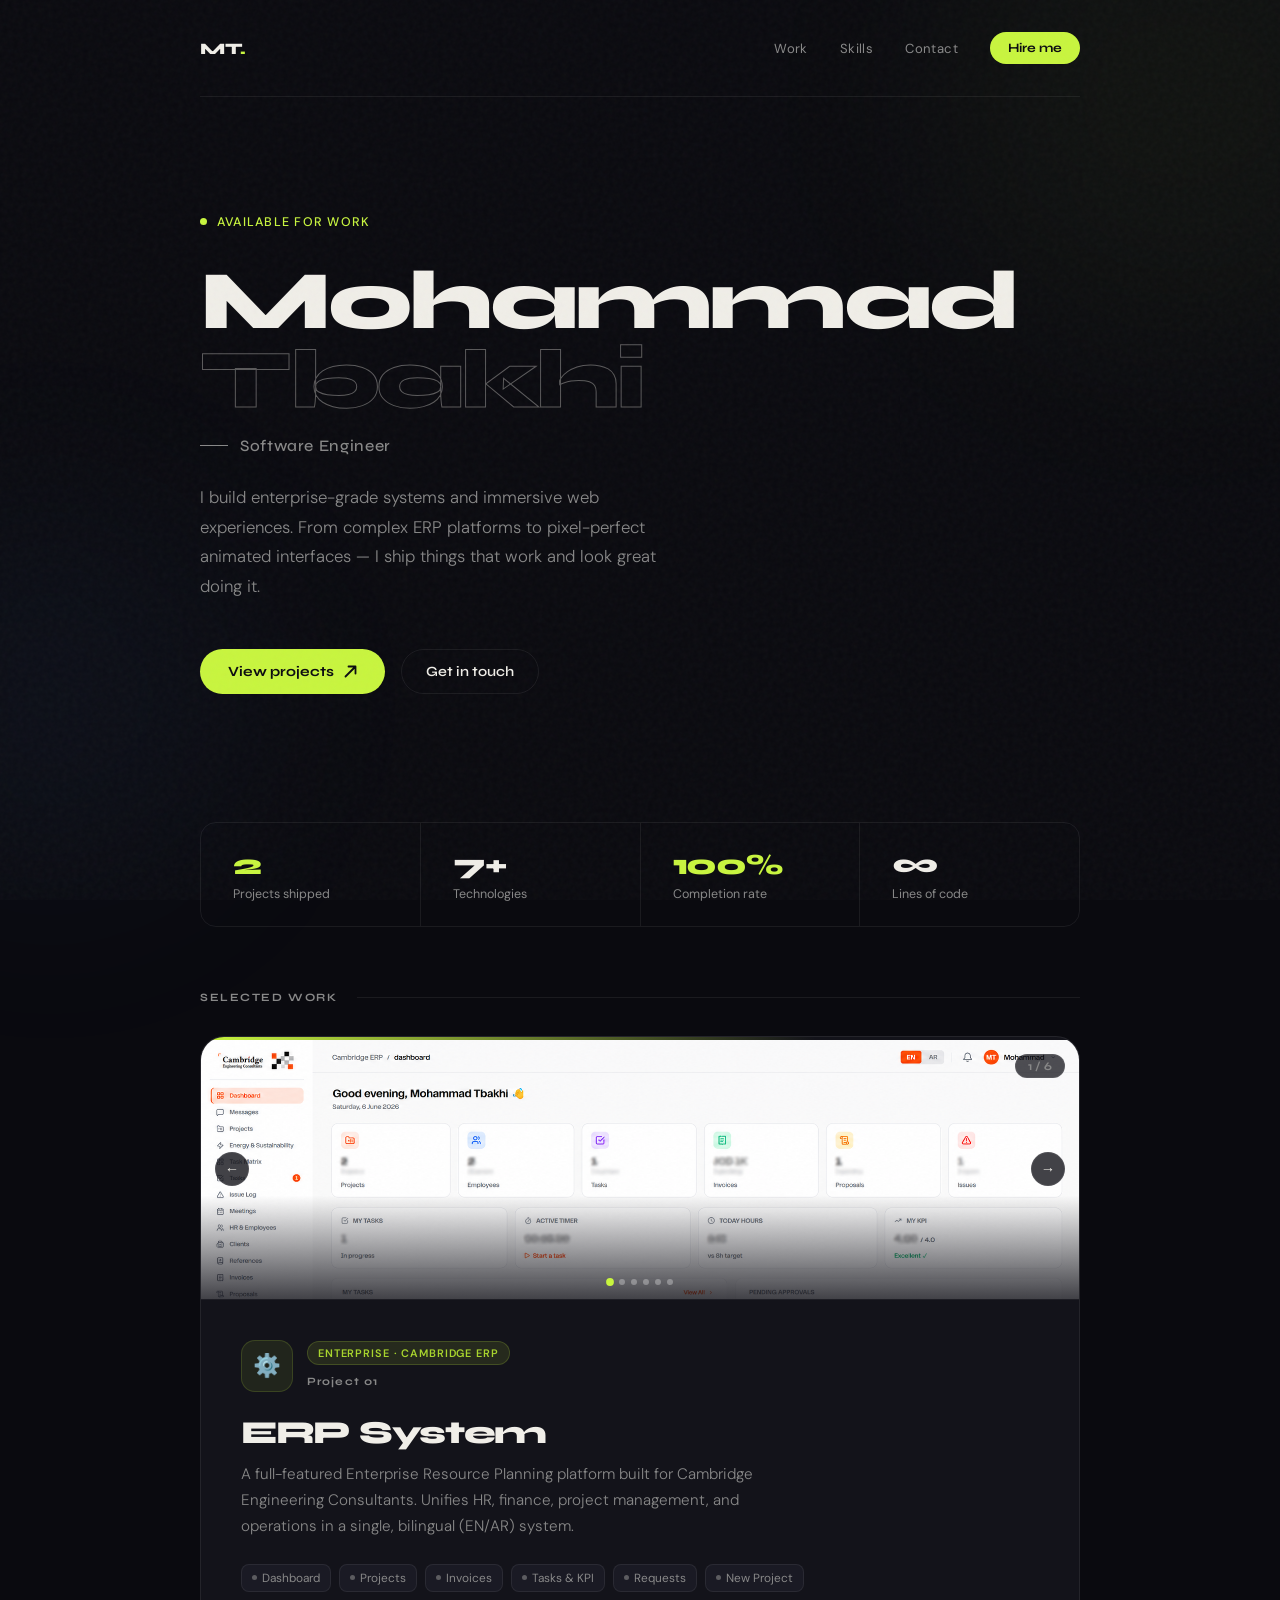
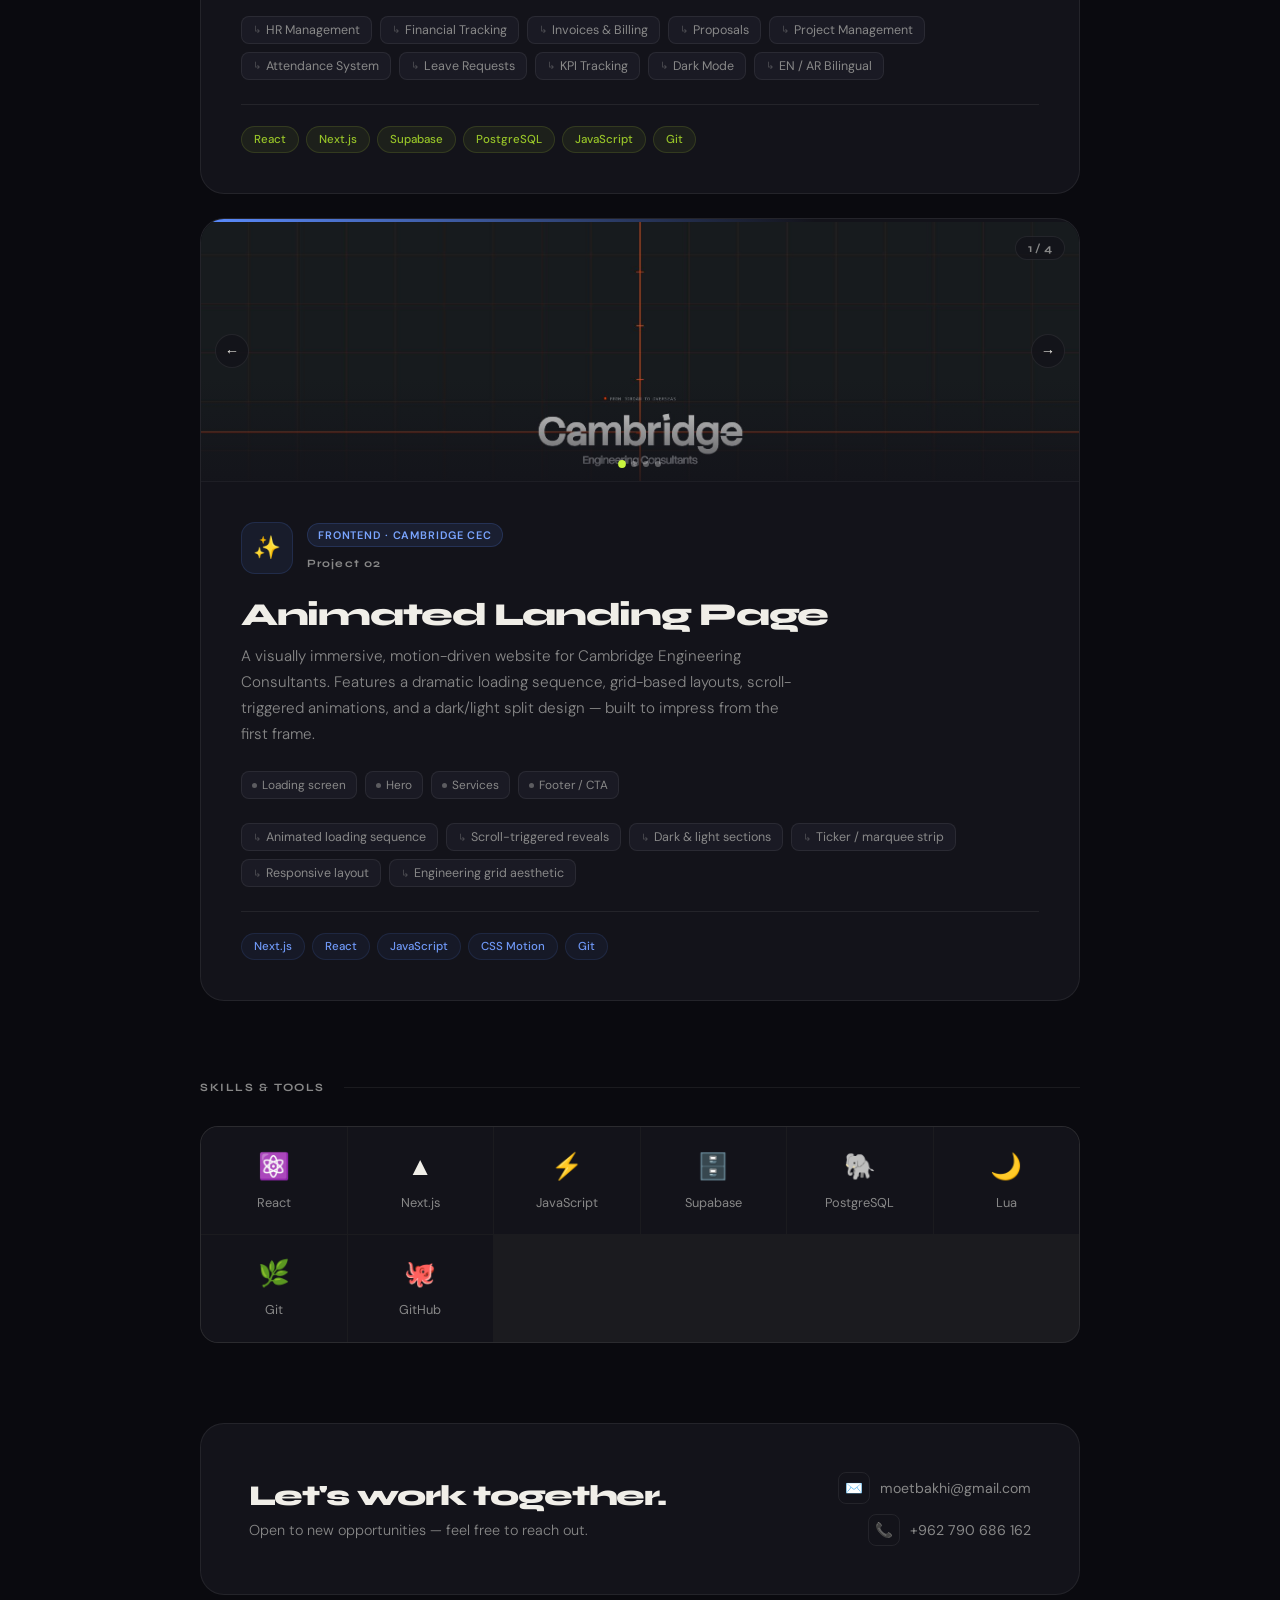
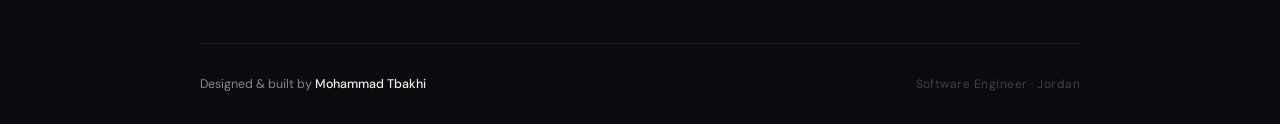
==== index.html @ 0fe9600f "Add files via upload" ====
<!DOCTYPE html>
<html lang="en">
<head>
<meta charset="UTF-8">
<meta name="viewport" content="width=device-width, initial-scale=1.0">
<title>Mohammad Tbakhi — Software Engineer</title>
<link href="https://fonts.googleapis.com/css2?family=Syne:wght@400;500;700;800&family=DM+Sans:ital,wght@0,300;0,400;0,500;1,300&display=swap" rel="stylesheet">
<style>
  *, *::before, *::after { box-sizing: border-box; margin: 0; padding: 0; }
  :root {
    --bg: #0a0a0f; --surface: #13131a; --surface2: #1a1a24;
    --border: rgba(255,255,255,0.07); --border-hover: rgba(255,255,255,0.15);
    --text: #f0eee8; --muted: #888;
    --accent1: #c8f53e; --accent2: #5b8cff;
  }
  html { scroll-behavior: smooth; }
  body { font-family: 'DM Sans', sans-serif; background: var(--bg); color: var(--text); overflow-x: hidden; }
  body::after { content: ''; position: fixed; inset: 0; background-image: url("data:image/svg+xml,%3Csvg viewBox='0 0 200 200' xmlns='http://www.w3.org/2000/svg'%3E%3Cfilter id='n'%3E%3CfeTurbulence type='fractalNoise' baseFrequency='0.9' numOctaves='4' stitchTiles='stitch'/%3E%3C/filter%3E%3Crect width='100%25' height='100%25' filter='url(%23n)' opacity='0.035'/%3E%3C/svg%3E"); pointer-events: none; z-index: 100; }
  .container { max-width: 960px; margin: 0 auto; padding: 0 2.5rem; position: relative; z-index: 1; }
  .orb { position: fixed; border-radius: 50%; filter: blur(100px); pointer-events: none; z-index: 0; }
  .orb1 { width: 500px; height: 500px; background: rgba(200,245,62,0.035); top: -150px; right: -150px; }
  .orb2 { width: 400px; height: 400px; background: rgba(91,140,255,0.04); bottom: 0; left: -150px; }

  nav { display: flex; align-items: center; justify-content: space-between; padding: 2rem 0; border-bottom: 1px solid var(--border); animation: fadeDown 0.6s ease both; }
  .nav-logo { font-family: 'Syne', sans-serif; font-weight: 800; font-size: 1rem; letter-spacing: -0.02em; color: var(--text); }
  .nav-logo span { color: var(--accent1); }
  .nav-right { display: flex; align-items: center; gap: 2rem; }
  .nav-links { display: flex; gap: 2rem; }
  .nav-links a { font-size: 0.82rem; color: var(--muted); text-decoration: none; letter-spacing: 0.03em; transition: color 0.2s; }
  .nav-links a:hover { color: var(--text); }
  .nav-cta { font-size: 0.8rem; font-family: 'Syne', sans-serif; font-weight: 700; color: #0a0a0f; background: var(--accent1); padding: 8px 18px; border-radius: 100px; text-decoration: none; transition: opacity 0.2s; }
  .nav-cta:hover { opacity: 0.85; }

  .hero { padding: 7rem 0 4rem; animation: fadeUp 0.8s ease 0.1s both; }
  .hero-eyebrow { display: inline-flex; align-items: center; gap: 10px; margin-bottom: 2rem; font-size: 0.78rem; color: var(--accent1); letter-spacing: 0.1em; text-transform: uppercase; font-weight: 500; }
  .hero-eyebrow::before { content: ''; width: 7px; height: 7px; border-radius: 50%; background: var(--accent1); animation: pulse 2s infinite; }
  .hero-name { font-family: 'Syne', sans-serif; font-size: clamp(3rem, 7vw, 5.2rem); font-weight: 800; line-height: 0.95; letter-spacing: -0.04em; margin-bottom: 1rem; }
  .hero-name .last { display: block; color: transparent; -webkit-text-stroke: 1px rgba(240,238,232,0.35); }
  .hero-role { font-family: 'Syne', sans-serif; font-size: 1rem; font-weight: 500; color: var(--muted); letter-spacing: 0.04em; margin-bottom: 1.8rem; display: flex; align-items: center; gap: 12px; }
  .hero-role::before { content: ''; width: 28px; height: 1px; background: var(--muted); }
  .hero-desc { font-size: 1.05rem; color: var(--muted); max-width: 480px; line-height: 1.75; font-weight: 300; margin-bottom: 3rem; }
  .hero-actions { display: flex; align-items: center; gap: 1rem; flex-wrap: wrap; }
  .btn-primary { display: inline-flex; align-items: center; gap: 10px; background: var(--accent1); color: #0a0a0f; font-family: 'Syne', sans-serif; font-weight: 700; font-size: 0.88rem; padding: 14px 28px; border-radius: 100px; border: none; cursor: pointer; text-decoration: none; transition: transform 0.2s, opacity 0.2s; }
  .btn-primary:hover { transform: translateY(-2px); opacity: 0.9; }
  .btn-secondary { display: inline-flex; align-items: center; gap: 8px; background: transparent; color: var(--text); font-family: 'Syne', sans-serif; font-weight: 600; font-size: 0.88rem; padding: 13px 24px; border-radius: 100px; border: 1px solid var(--border); cursor: pointer; text-decoration: none; transition: border-color 0.2s; }
  .btn-secondary:hover { border-color: var(--border-hover); }

  .stats-bar { display: flex; border: 1px solid var(--border); border-radius: 16px; overflow: hidden; margin: 4rem 0; animation: fadeUp 0.8s ease 0.2s both; }
  .stat { flex: 1; padding: 1.5rem 2rem; border-right: 1px solid var(--border); transition: background 0.2s; }
  .stat:last-child { border-right: none; }
  .stat:hover { background: rgba(255,255,255,0.02); }
  .stat-num { font-family: 'Syne', sans-serif; font-size: 1.8rem; font-weight: 800; letter-spacing: -0.04em; margin-bottom: 4px; }
  .stat-num.g { color: var(--accent1); }
  .stat-label { font-size: 0.78rem; color: var(--muted); }

  .section { margin-bottom: 5rem; }
  .section-header { display: flex; align-items: center; gap: 1.2rem; margin-bottom: 2rem; }
  .section-label { font-family: 'Syne', sans-serif; font-size: 0.7rem; font-weight: 700; letter-spacing: 0.14em; text-transform: uppercase; color: var(--muted); white-space: nowrap; }
  .section-line { flex: 1; height: 1px; background: var(--border); }

  .projects { display: flex; flex-direction: column; gap: 1.5rem; }
  .project-card { background: var(--surface); border: 1px solid var(--border); border-radius: 24px; overflow: hidden; transition: border-color 0.3s, transform 0.3s; animation: fadeUp 0.8s ease both; }
  .project-card:nth-child(1) { animation-delay: 0.3s; }
  .project-card:nth-child(2) { animation-delay: 0.4s; }
  .project-card:hover { border-color: var(--border-hover); transform: translateY(-4px); }
  .card-accent { height: 3px; }
  .erp .card-accent { background: linear-gradient(90deg, var(--accent1) 0%, transparent 70%); }
  .animated .card-accent { background: linear-gradient(90deg, var(--accent2) 0%, transparent 70%); }

  .card-gallery { position: relative; background: #0d0d14; border-bottom: 1px solid var(--border); overflow: hidden; height: 260px; }
  .gallery-track { display: flex; height: 100%; transition: transform 0.4s cubic-bezier(0.4,0,0.2,1); }
  .gallery-slide { flex-shrink: 0; width: 100%; height: 100%; overflow: hidden; }
  .gallery-slide img { width: 100%; height: 100%; object-fit: cover; object-position: top left; display: block; }
  .gallery-overlay { position: absolute; inset: 0; background: linear-gradient(to bottom, transparent 60%, rgba(19,19,26,0.8) 100%); pointer-events: none; }
  .gallery-nav { position: absolute; bottom: 14px; left: 50%; transform: translateX(-50%); display: flex; gap: 6px; z-index: 2; }
  .gallery-dot { width: 6px; height: 6px; border-radius: 50%; background: rgba(255,255,255,0.3); cursor: pointer; transition: background 0.2s, transform 0.2s; border: none; padding: 0; }
  .gallery-dot.active { background: var(--accent1); transform: scale(1.3); }
  .gallery-btn { position: absolute; top: 50%; transform: translateY(-50%); width: 34px; height: 34px; background: rgba(19,19,26,0.8); border: 1px solid var(--border); border-radius: 50%; color: var(--text); cursor: pointer; display: flex; align-items: center; justify-content: center; font-size: 0.9rem; z-index: 2; transition: background 0.2s, border-color 0.2s; }
  .gallery-btn:hover { background: rgba(200,245,62,0.15); border-color: var(--accent1); }
  .gallery-btn.prev { left: 14px; }
  .gallery-btn.next { right: 14px; }
  .gallery-counter { position: absolute; top: 14px; right: 14px; background: rgba(19,19,26,0.75); border: 1px solid var(--border); border-radius: 100px; padding: 4px 12px; font-size: 0.72rem; color: var(--muted); z-index: 2; font-family: 'Syne', sans-serif; font-weight: 700; }

  .card-inner { padding: 2.5rem; }
  .card-header { display: flex; align-items: flex-start; justify-content: space-between; margin-bottom: 1.5rem; }
  .card-meta { display: flex; align-items: center; gap: 14px; }
  .card-icon { width: 52px; height: 52px; border-radius: 14px; display: flex; align-items: center; justify-content: center; font-size: 1.4rem; flex-shrink: 0; }
  .erp .card-icon { background: rgba(200,245,62,0.08); border: 1px solid rgba(200,245,62,0.15); }
  .animated .card-icon { background: rgba(91,140,255,0.08); border: 1px solid rgba(91,140,255,0.15); }
  .card-badge { font-size: 0.68rem; font-weight: 600; letter-spacing: 0.08em; text-transform: uppercase; padding: 4px 10px; border-radius: 100px; display: block; margin-bottom: 4px; }
  .erp .card-badge { background: rgba(200,245,62,0.1); color: #a8d42e; border: 1px solid rgba(200,245,62,0.18); }
  .animated .card-badge { background: rgba(91,140,255,0.1); color: #7aa5ff; border: 1px solid rgba(91,140,255,0.18); }
  .card-num { font-size: 0.7rem; color: var(--muted); font-family: 'Syne', sans-serif; font-weight: 700; letter-spacing: 0.1em; }

  .card-title { font-family: 'Syne', sans-serif; font-size: 2rem; font-weight: 800; letter-spacing: -0.04em; margin-bottom: 0.8rem; line-height: 1.05; }
  .card-desc { font-size: 0.95rem; color: var(--muted); line-height: 1.7; font-weight: 300; max-width: 560px; margin-bottom: 1.5rem; }
  .card-screens { display: flex; gap: 8px; margin-bottom: 1.5rem; flex-wrap: wrap; }
  .screen-pill { display: flex; align-items: center; gap: 5px; font-size: 0.74rem; color: var(--muted); background: var(--surface2); padding: 5px 10px; border-radius: 8px; border: 1px solid var(--border); cursor: pointer; transition: border-color 0.2s, color 0.2s; }
  .screen-pill:hover { border-color: var(--accent1); color: var(--accent1); }
  .screen-pill .dot { width: 5px; height: 5px; border-radius: 50%; background: currentColor; opacity: 0.6; }
  .card-features { display: flex; flex-wrap: wrap; gap: 8px; margin-bottom: 1.5rem; }
  .feature { font-size: 0.78rem; color: var(--muted); background: var(--surface2); padding: 5px 11px; border-radius: 8px; border: 1px solid var(--border); display: flex; align-items: center; gap: 5px; }
  .feature::before { content: '↳'; font-size: 0.65rem; opacity: 0.45; }
  .card-divider { height: 1px; background: var(--border); margin-bottom: 1.3rem; }
  .card-tags { display: flex; flex-wrap: wrap; gap: 7px; }
  .tag { font-size: 0.72rem; font-weight: 500; padding: 5px 12px; border-radius: 100px; }
  .erp .tag { background: rgba(200,245,62,0.06); color: #96c228; border: 1px solid rgba(200,245,62,0.12); }
  .animated .tag { background: rgba(91,140,255,0.06); color: #6e97f5; border: 1px solid rgba(91,140,255,0.12); }

  .skills-grid { display: grid; grid-template-columns: repeat(auto-fit, minmax(130px, 1fr)); gap: 1px; background: var(--border); border: 1px solid var(--border); border-radius: 18px; overflow: hidden; }
  .skill-item { background: var(--surface); padding: 1.4rem 1rem; text-align: center; transition: background 0.2s; cursor: default; }
  .skill-item:hover { background: var(--surface2); }
  .skill-icon { font-size: 1.6rem; margin-bottom: 8px; display: block; }
  .skill-name { font-size: 0.8rem; color: var(--muted); transition: color 0.2s; }
  .skill-item:hover .skill-name { color: var(--text); }

  .contact-section { background: var(--surface); border: 1px solid var(--border); border-radius: 24px; padding: 3rem; display: flex; align-items: center; justify-content: space-between; gap: 2rem; flex-wrap: wrap; margin-bottom: 3rem; }
  .contact-left h2 { font-family: 'Syne', sans-serif; font-size: 1.8rem; font-weight: 800; letter-spacing: -0.04em; margin-bottom: 0.5rem; }
  .contact-left p { font-size: 0.9rem; color: var(--muted); font-weight: 300; }
  .contact-info { display: flex; flex-direction: column; gap: 10px; align-items: flex-end; }
  .contact-item { display: flex; align-items: center; gap: 10px; font-size: 0.88rem; color: var(--muted); text-decoration: none; transition: color 0.2s; }
  .contact-item:hover { color: var(--text); }
  .contact-item-icon { width: 32px; height: 32px; border: 1px solid var(--border); border-radius: 8px; display: flex; align-items: center; justify-content: center; font-size: 0.9rem; }

  footer { border-top: 1px solid var(--border); padding: 2rem 0; display: flex; align-items: center; justify-content: space-between; flex-wrap: wrap; gap: 1rem; }
  .footer-copy { font-size: 0.78rem; color: var(--muted); }
  .footer-copy strong { color: var(--text); font-weight: 500; }
  .footer-right { font-size: 0.75rem; color: rgba(136,136,136,0.45); letter-spacing: 0.04em; }

  @keyframes fadeUp { from { opacity: 0; transform: translateY(24px); } to { opacity: 1; transform: none; } }
  @keyframes fadeDown { from { opacity: 0; transform: translateY(-12px); } to { opacity: 1; transform: none; } }
  @keyframes pulse { 0%, 100% { opacity: 1; } 50% { opacity: 0.4; } }
  ::-webkit-scrollbar { width: 6px; }
  ::-webkit-scrollbar-track { background: var(--bg); }
  ::-webkit-scrollbar-thumb { background: rgba(255,255,255,0.1); border-radius: 3px; }
</style>
</head>
<body>
<div class="orb orb1"></div>
<div class="orb orb2"></div>
<div class="container">
  <nav>
    <div class="nav-logo">MT<span>.</span></div>
    <div class="nav-right">
      <div class="nav-links">
        <a href="#work">Work</a>
        <a href="#skills">Skills</a>
        <a href="#contact">Contact</a>
      </div>
      <a href="mailto:moetbakhi@gmail.com" class="nav-cta">Hire me</a>
    </div>
  </nav>

  <section class="hero">
    <div class="hero-eyebrow">Available for work</div>
    <h1 class="hero-name">
      <span>Mohammad</span>
      <span class="last">Tbakhi</span>
    </h1>
    <div class="hero-role">Software Engineer</div>
    <p class="hero-desc">I build enterprise-grade systems and immersive web experiences. From complex ERP platforms to pixel-perfect animated interfaces — I ship things that work and look great doing it.</p>
    <div class="hero-actions">
      <a href="#work" class="btn-primary">View projects <svg width="13" height="13" viewBox="0 0 13 13" fill="none"><path d="M1.5 11.5L11.5 1.5M11.5 1.5H4.5M11.5 1.5V8.5" stroke="currentColor" stroke-width="1.8" stroke-linecap="round" stroke-linejoin="round"/></svg></a>
      <a href="mailto:moetbakhi@gmail.com" class="btn-secondary">Get in touch</a>
    </div>
  </section>

  <div class="stats-bar">
    <div class="stat"><div class="stat-num g">2</div><div class="stat-label">Projects shipped</div></div>
    <div class="stat"><div class="stat-num">7+</div><div class="stat-label">Technologies</div></div>
    <div class="stat"><div class="stat-num g">100%</div><div class="stat-label">Completion rate</div></div>
    <div class="stat"><div class="stat-num">∞</div><div class="stat-label">Lines of code</div></div>
  </div>

  <section class="section" id="work">
    <div class="section-header"><span class="section-label">Selected work</span><div class="section-line"></div></div>
    <div class="projects">

      <div class="project-card erp">
        <div class="card-accent"></div>
        <div class="card-gallery" id="gallery">
          <div class="gallery-track" id="erp-track">
            <div class="gallery-slide"><img src="screenshot-dashboard.png" alt="ERP Dashboard" /></div>
            <div class="gallery-slide"><img src="screenshot-projects.png" alt="ERP Projects" /></div>
            <div class="gallery-slide"><img src="screenshot-invoices.png" alt="ERP Invoices" /></div>
            <div class="gallery-slide"><img src="screenshot-tasks.png" alt="ERP Tasks" /></div>
            <div class="gallery-slide"><img src="screenshot-requests.png" alt="ERP Requests" /></div>
            <div class="gallery-slide"><img src="screenshot-newproject.png" alt="New Project Form" /></div>
          </div>
          <div class="gallery-overlay"></div>
          <button class="gallery-btn prev" onclick="changeSlide('erp',-1)">&#8592;</button>
          <button class="gallery-btn next" onclick="changeSlide('erp',1)">&#8594;</button>
          <div class="gallery-counter"><span id="erp-num">1</span> / 6</div>
          <div class="gallery-nav" id="erp-dots"></div>
        </div>
        <div class="card-inner">
          <div class="card-header">
            <div class="card-meta">
              <div class="card-icon">⚙️</div>
              <div>
                <span class="card-badge">Enterprise · Cambridge ERP</span>
                <span class="card-num">Project 01</span>
              </div>
            </div>
          </div>
          <div class="card-title">ERP System</div>
          <p class="card-desc">A full-featured Enterprise Resource Planning platform built for Cambridge Engineering Consultants. Unifies HR, finance, project management, and operations in a single, bilingual (EN/AR) system.</p>
          <div class="card-screens">
            <span class="screen-pill" onclick="goToSlide('erp',0)"><span class="dot"></span>Dashboard</span>
            <span class="screen-pill" onclick="goToSlide('erp',1)"><span class="dot"></span>Projects</span>
            <span class="screen-pill" onclick="goToSlide('erp',2)"><span class="dot"></span>Invoices</span>
            <span class="screen-pill" onclick="goToSlide('erp',3)"><span class="dot"></span>Tasks & KPI</span>
            <span class="screen-pill" onclick="goToSlide('erp',4)"><span class="dot"></span>Requests</span>
            <span class="screen-pill" onclick="goToSlide('erp',5)"><span class="dot"></span>New Project</span>
          </div>
          <div class="card-features">
            <span class="feature">HR Management</span>
            <span class="feature">Financial Tracking</span>
            <span class="feature">Invoices & Billing</span>
            <span class="feature">Proposals</span>
            <span class="feature">Project Management</span>
            <span class="feature">Attendance System</span>
            <span class="feature">Leave Requests</span>
            <span class="feature">KPI Tracking</span>
            <span class="feature">Dark Mode</span>
            <span class="feature">EN / AR Bilingual</span>
          </div>
          <div class="card-divider"></div>
          <div class="card-tags">
            <span class="tag">React</span>
            <span class="tag">Next.js</span>
            <span class="tag">Supabase</span>
            <span class="tag">PostgreSQL</span>
            <span class="tag">JavaScript</span>
            <span class="tag">Git</span>
          </div>
        </div>
      </div>

      <div class="project-card animated">
        <div class="card-accent"></div>
        <div class="card-gallery">
          <div class="gallery-track" id="anim-track">
            <div class="gallery-slide"><img src="anim-landing.png" alt="Loading screen" /></div>
            <div class="gallery-slide"><img src="anim-hero.png" alt="Hero section" /></div>
            <div class="gallery-slide"><img src="anim-services.png" alt="Services" /></div>
            <div class="gallery-slide"><img src="anim-footer.png" alt="Footer / CTA" /></div>
          </div>
          <div class="gallery-overlay"></div>
          <button class="gallery-btn prev" onclick="changeSlide('anim',-1)">&#8592;</button>
          <button class="gallery-btn next" onclick="changeSlide('anim',1)">&#8594;</button>
          <div class="gallery-counter"><span id="anim-num">1</span> / 4</div>
          <div class="gallery-nav" id="anim-dots"></div>
        </div>
        <div class="card-inner">
          <div class="card-header">
            <div class="card-meta">
              <div class="card-icon">✨</div>
              <div>
                <span class="card-badge">Frontend · Cambridge CEC</span>
                <span class="card-num">Project 02</span>
              </div>
            </div>
          </div>
          <div class="card-title">Animated Landing Page</div>
          <p class="card-desc">A visually immersive, motion-driven website for Cambridge Engineering Consultants. Features a dramatic loading sequence, grid-based layouts, scroll-triggered animations, and a dark/light split design — built to impress from the first frame.</p>
          <div class="card-screens">
            <span class="screen-pill" onclick="goToSlide('anim',0)"><span class="dot"></span>Loading screen</span>
            <span class="screen-pill" onclick="goToSlide('anim',1)"><span class="dot"></span>Hero</span>
            <span class="screen-pill" onclick="goToSlide('anim',2)"><span class="dot"></span>Services</span>
            <span class="screen-pill" onclick="goToSlide('anim',3)"><span class="dot"></span>Footer / CTA</span>
          </div>
          <div class="card-features">
            <span class="feature">Animated loading sequence</span>
            <span class="feature">Scroll-triggered reveals</span>
            <span class="feature">Dark & light sections</span>
            <span class="feature">Ticker / marquee strip</span>
            <span class="feature">Responsive layout</span>
            <span class="feature">Engineering grid aesthetic</span>
          </div>
          <div class="card-divider"></div>
          <div class="card-tags">
            <span class="tag">Next.js</span><span class="tag">React</span>
            <span class="tag">JavaScript</span><span class="tag">CSS Motion</span><span class="tag">Git</span>
          </div>
        </div>
      </div>
    </div>
  </section>

  <section class="section" id="skills">
    <div class="section-header"><span class="section-label">Skills & tools</span><div class="section-line"></div></div>
    <div class="skills-grid">
      <div class="skill-item"><span class="skill-icon">⚛️</span><span class="skill-name">React</span></div>
      <div class="skill-item"><span class="skill-icon">▲</span><span class="skill-name">Next.js</span></div>
      <div class="skill-item"><span class="skill-icon">⚡</span><span class="skill-name">JavaScript</span></div>
      <div class="skill-item"><span class="skill-icon">🗄️</span><span class="skill-name">Supabase</span></div>
      <div class="skill-item"><span class="skill-icon">🐘</span><span class="skill-name">PostgreSQL</span></div>
      <div class="skill-item"><span class="skill-icon">🌙</span><span class="skill-name">Lua</span></div>
      <div class="skill-item"><span class="skill-icon">🌿</span><span class="skill-name">Git</span></div>
      <div class="skill-item"><span class="skill-icon">🐙</span><span class="skill-name">GitHub</span></div>
    </div>
  </section>

  <div class="contact-section" id="contact">
    <div class="contact-left">
      <h2>Let's work together.</h2>
      <p>Open to new opportunities — feel free to reach out.</p>
    </div>
    <div class="contact-info">
      <a href="mailto:moetbakhi@gmail.com" class="contact-item"><div class="contact-item-icon">✉️</div>moetbakhi@gmail.com</a>
      <a href="tel:+962790686162" class="contact-item"><div class="contact-item-icon">📞</div>+962 790 686 162</a>
    </div>
  </div>

  <footer>
    <div class="footer-copy">Designed & built by <strong>Mohammad Tbakhi</strong></div>
    <div class="footer-right">Software Engineer · Jordan</div>
  </footer>
</div>

<script>
  const galleries = {
    erp: { current: 0, total: 6, timer: null },
    anim: { current: 0, total: 4, timer: null }
  };
  function initGallery(id) {
    const g = galleries[id];
    const dots = document.getElementById(id + '-dots');
    for (let i = 0; i < g.total; i++) {
      const d = document.createElement('button');
      d.className = 'gallery-dot' + (i === 0 ? ' active' : '');
      d.onclick = () => goToSlide(id, i);
      dots.appendChild(d);
    }
    updateGallery(id);
    setInterval(() => changeSlide(id, 1), 3500);
  }
  function updateGallery(id) {
    const g = galleries[id];
    const track = document.getElementById(id + '-track');
    const num = document.getElementById(id + '-num');
    track.style.transform = 'translateX(-' + (g.current * 100) + '%)';
    num.textContent = g.current + 1;
    document.querySelectorAll('#' + id + '-dots .gallery-dot').forEach((d, i) => {
      d.classList.toggle('active', i === g.current);
    });
  }
  function changeSlide(id, dir) {
    const g = galleries[id];
    g.current = (g.current + dir + g.total) % g.total;
    updateGallery(id);
  }
  function goToSlide(id, i) { galleries[id].current = i; updateGallery(id); }
  initGallery('erp');
  initGallery('anim');
</script>
</body>
</html>
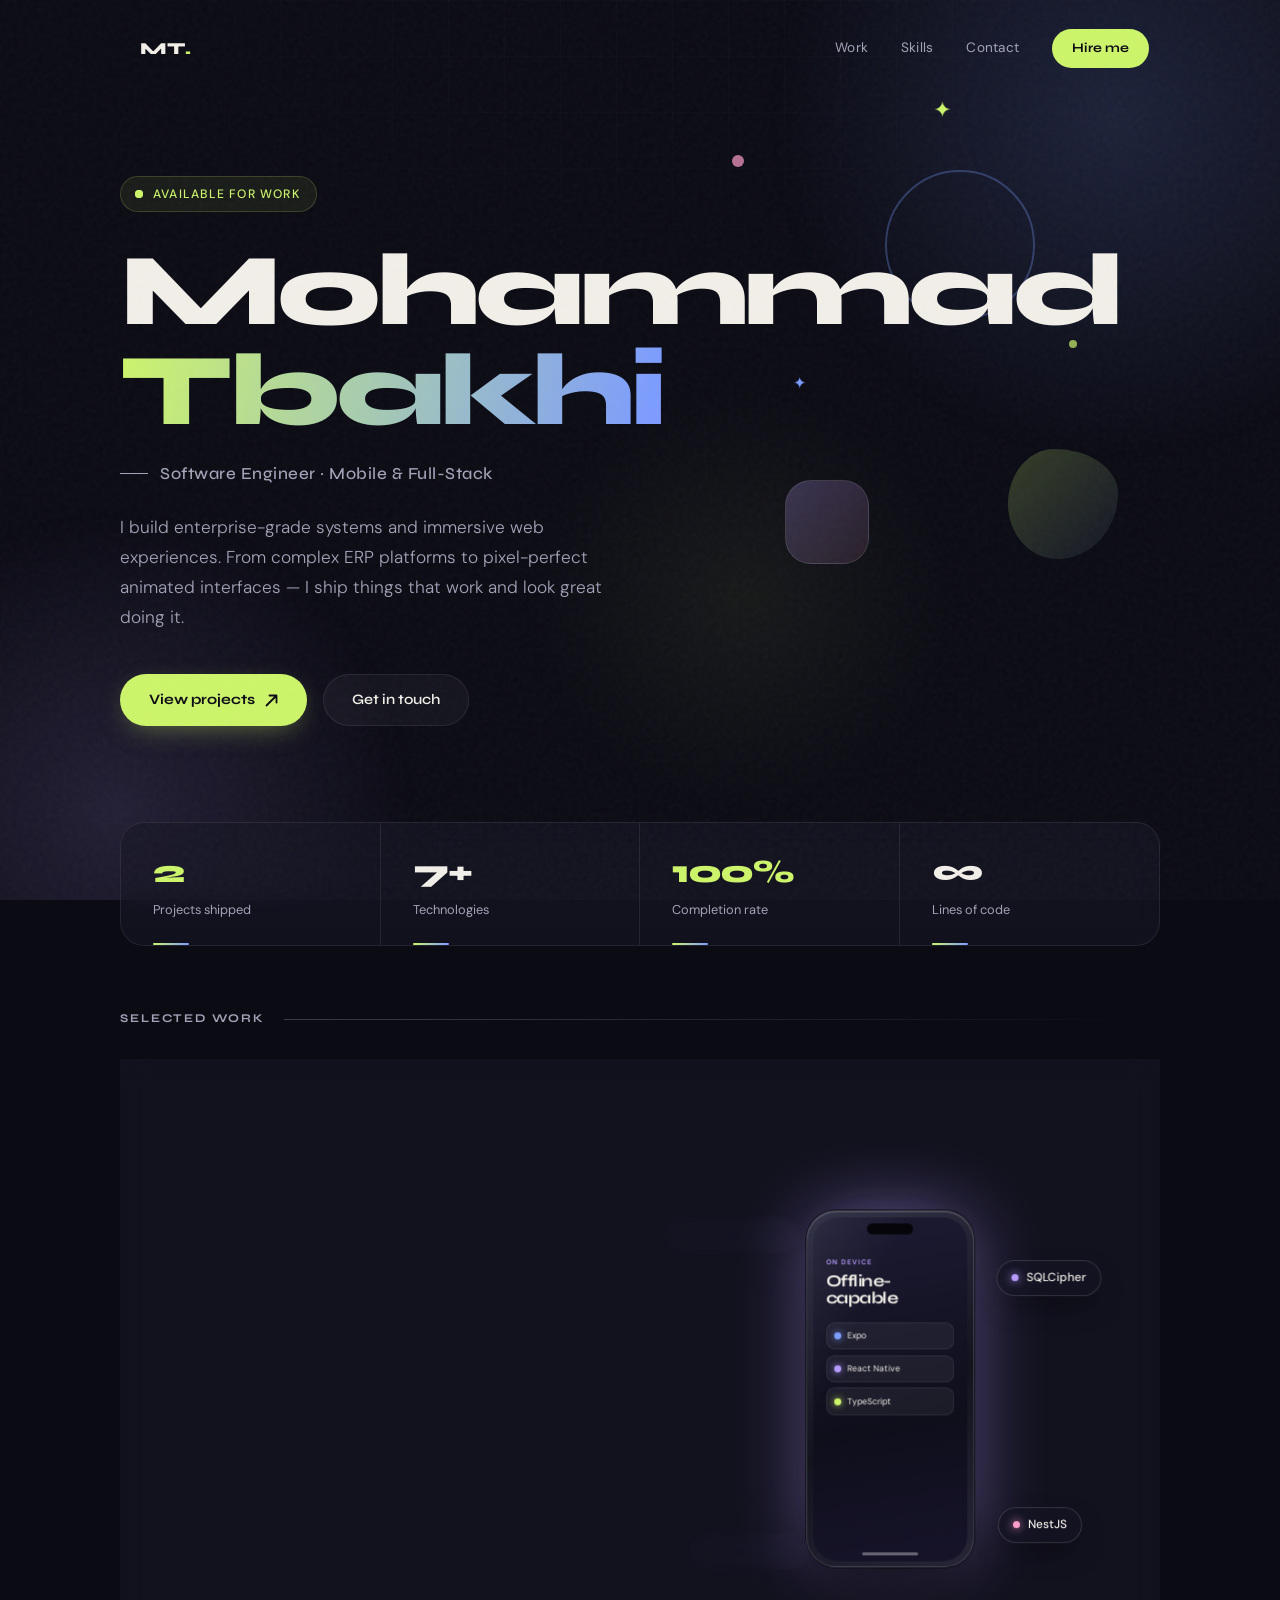
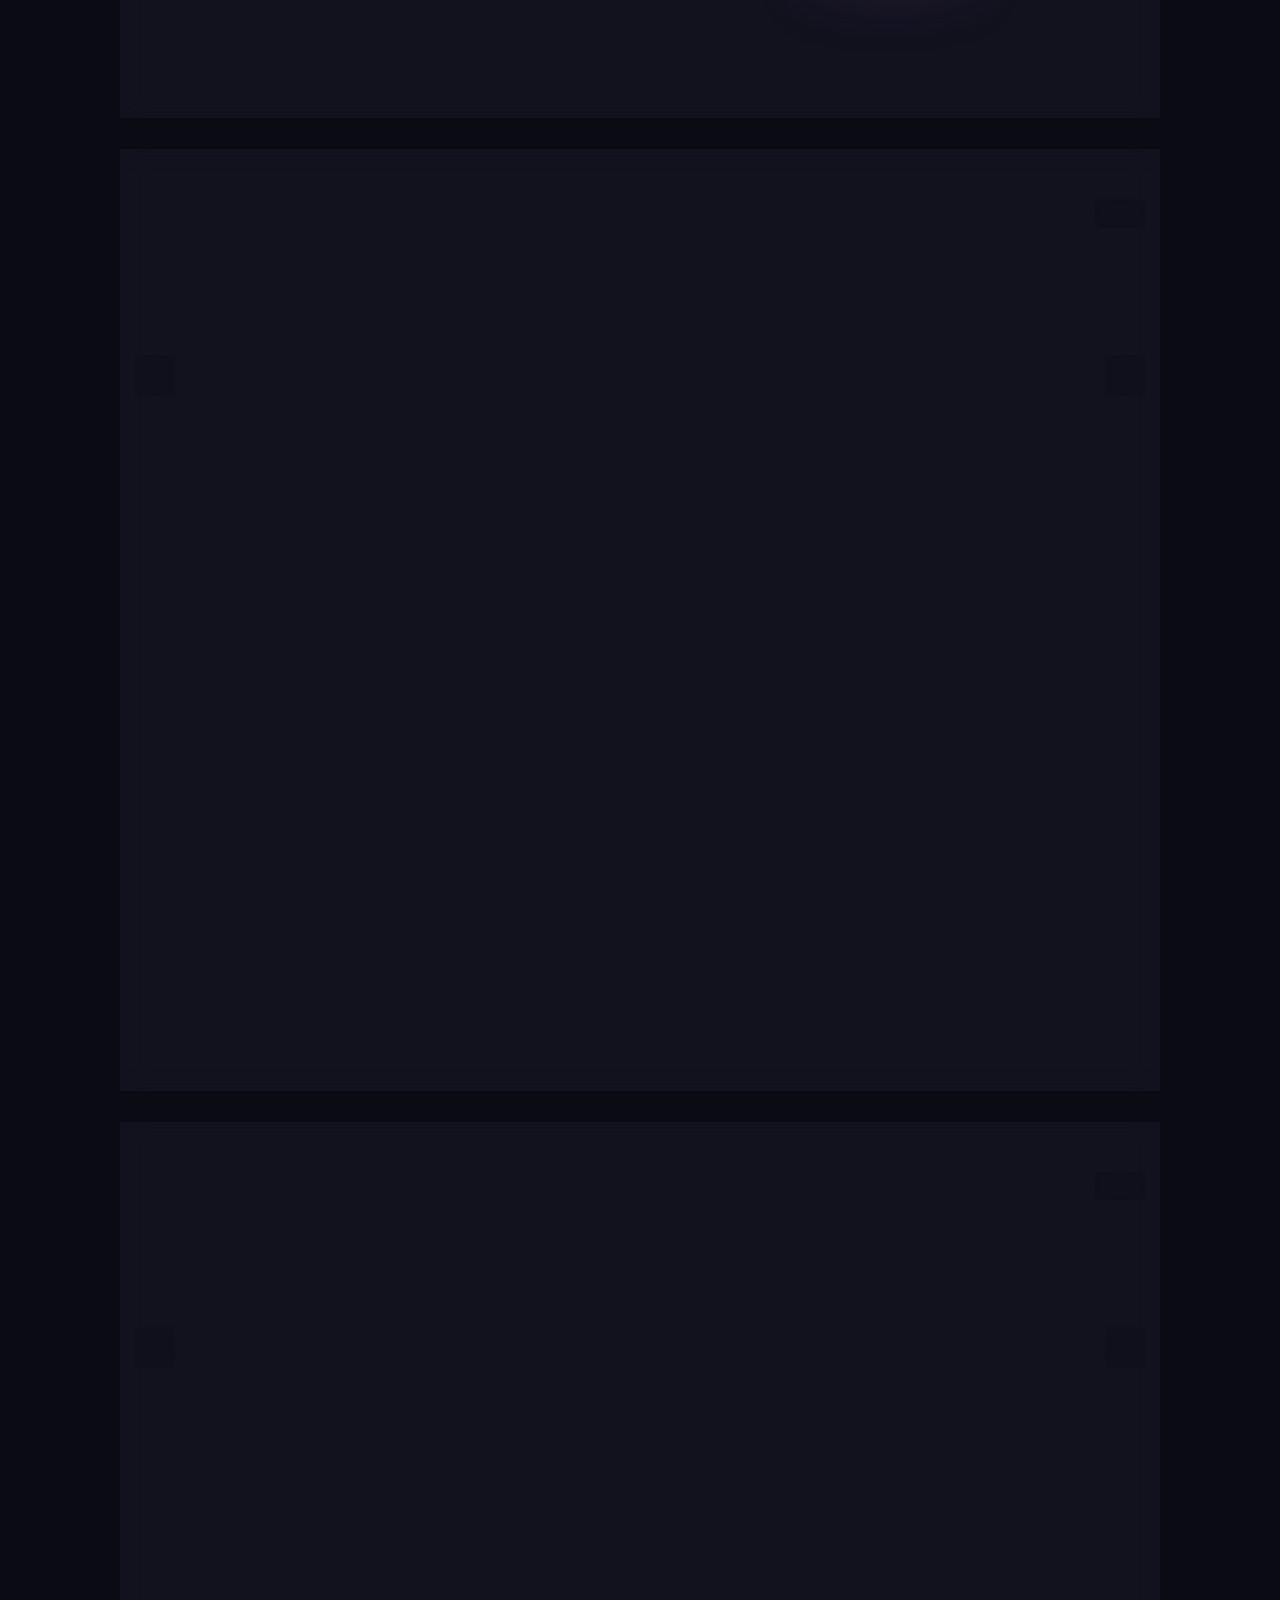
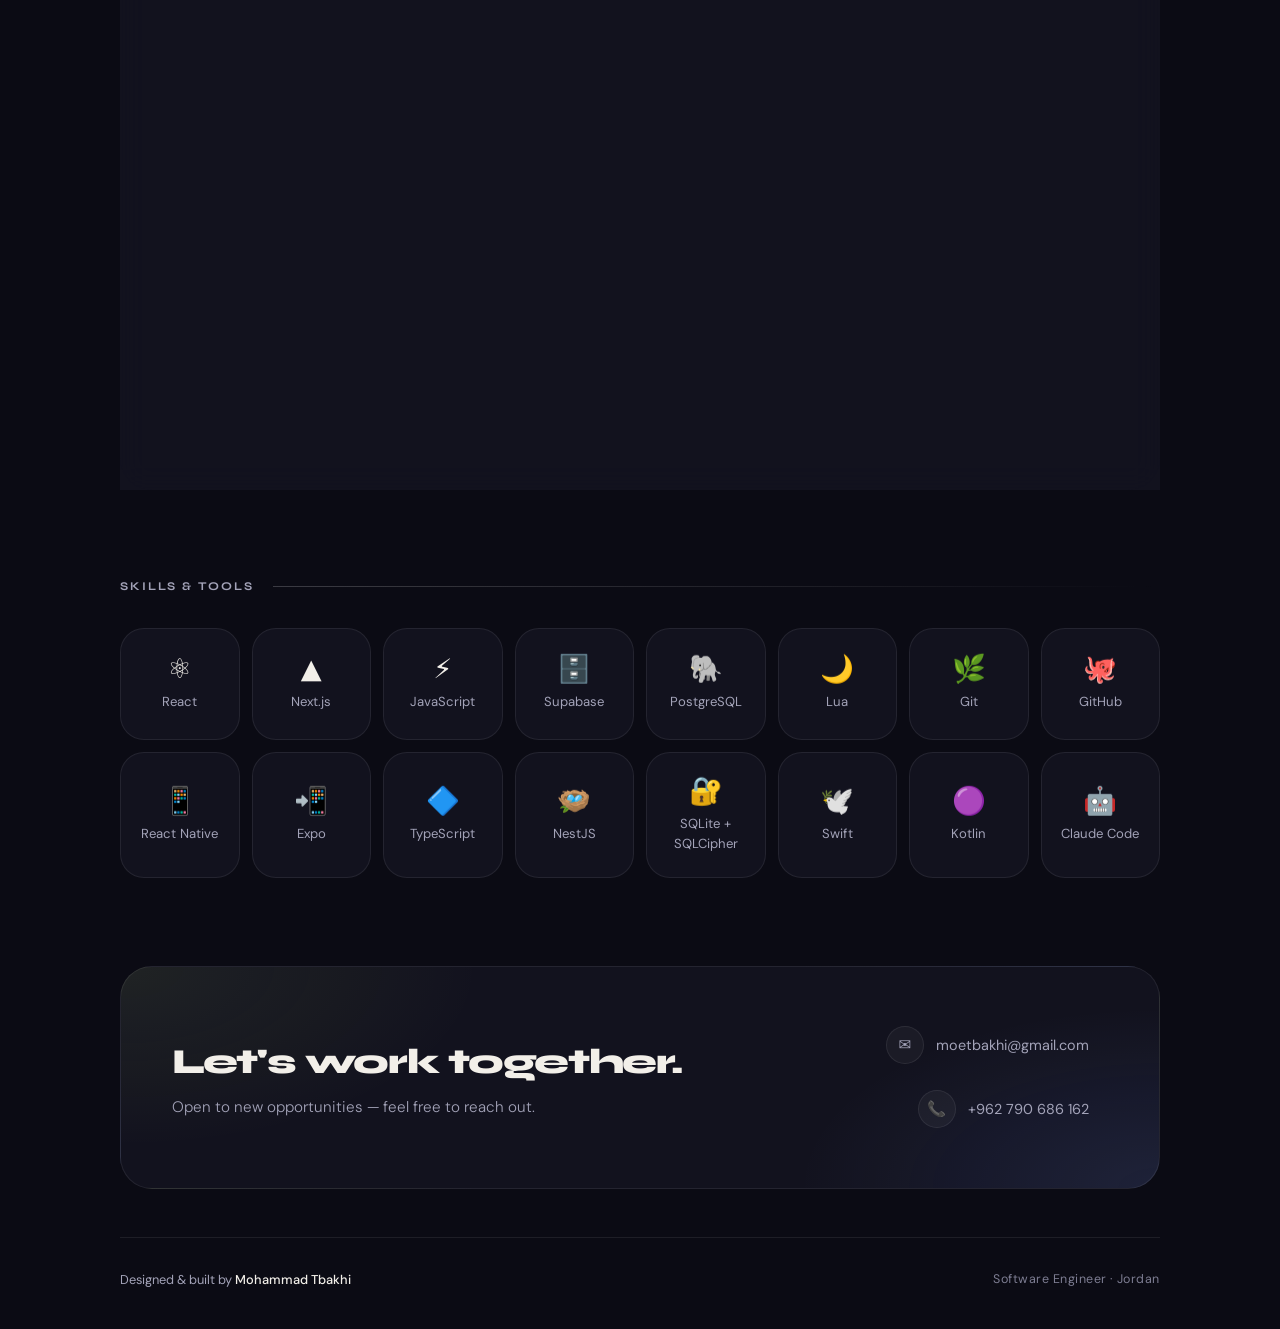
==== commit 73ac83f5: "Redesign portfolio: soft dark theme, animations, featured Lifly device stage Split inline CSS/JS int" ====
--- a/index.html
+++ b/index.html
@@ -4,356 +4,398 @@
 <meta charset="UTF-8">
 <meta name="viewport" content="width=device-width, initial-scale=1.0">
 <title>Mohammad Tbakhi — Software Engineer</title>
+<meta name="description" content="Mohammad Tbakhi — Software Engineer · Mobile & Full-Stack. Lifly, a Cambridge Engineering Consultants ERP, and an animated landing page.">
+<meta name="theme-color" content="#0b0b14">
+<meta name="color-scheme" content="dark">
+<link rel="icon" href="data:image/svg+xml,%3Csvg xmlns='http://www.w3.org/2000/svg' viewBox='0 0 64 64'%3E%3Crect width='64' height='64' rx='18' fill='%2314141f'/%3E%3Ctext x='9' y='42' font-family='Arial' font-weight='800' font-size='30' fill='%23f2efe9'%3EMT%3C/text%3E%3Ccircle cx='53' cy='41' r='4' fill='%23cdf56a'/%3E%3C/svg%3E">
+<link rel="preconnect" href="https://fonts.googleapis.com">
+<link rel="preconnect" href="https://fonts.gstatic.com" crossorigin>
 <link href="https://fonts.googleapis.com/css2?family=Syne:wght@400;500;700;800&family=DM+Sans:ital,wght@0,300;0,400;0,500;1,300&display=swap" rel="stylesheet">
-<style>
-  *, *::before, *::after { box-sizing: border-box; margin: 0; padding: 0; }
-  :root {
-    --bg: #0a0a0f; --surface: #13131a; --surface2: #1a1a24;
-    --border: rgba(255,255,255,0.07); --border-hover: rgba(255,255,255,0.15);
-    --text: #f0eee8; --muted: #888;
-    --accent1: #c8f53e; --accent2: #5b8cff;
-  }
-  html { scroll-behavior: smooth; }
-  body { font-family: 'DM Sans', sans-serif; background: var(--bg); color: var(--text); overflow-x: hidden; }
-  body::after { content: ''; position: fixed; inset: 0; background-image: url("data:image/svg+xml,%3Csvg viewBox='0 0 200 200' xmlns='http://www.w3.org/2000/svg'%3E%3Cfilter id='n'%3E%3CfeTurbulence type='fractalNoise' baseFrequency='0.9' numOctaves='4' stitchTiles='stitch'/%3E%3C/filter%3E%3Crect width='100%25' height='100%25' filter='url(%23n)' opacity='0.035'/%3E%3C/svg%3E"); pointer-events: none; z-index: 100; }
-  .container { max-width: 960px; margin: 0 auto; padding: 0 2.5rem; position: relative; z-index: 1; }
-  .orb { position: fixed; border-radius: 50%; filter: blur(100px); pointer-events: none; z-index: 0; }
-  .orb1 { width: 500px; height: 500px; background: rgba(200,245,62,0.035); top: -150px; right: -150px; }
-  .orb2 { width: 400px; height: 400px; background: rgba(91,140,255,0.04); bottom: 0; left: -150px; }
-
-  nav { display: flex; align-items: center; justify-content: space-between; padding: 2rem 0; border-bottom: 1px solid var(--border); animation: fadeDown 0.6s ease both; }
-  .nav-logo { font-family: 'Syne', sans-serif; font-weight: 800; font-size: 1rem; letter-spacing: -0.02em; color: var(--text); }
-  .nav-logo span { color: var(--accent1); }
-  .nav-right { display: flex; align-items: center; gap: 2rem; }
-  .nav-links { display: flex; gap: 2rem; }
-  .nav-links a { font-size: 0.82rem; color: var(--muted); text-decoration: none; letter-spacing: 0.03em; transition: color 0.2s; }
-  .nav-links a:hover { color: var(--text); }
-  .nav-cta { font-size: 0.8rem; font-family: 'Syne', sans-serif; font-weight: 700; color: #0a0a0f; background: var(--accent1); padding: 8px 18px; border-radius: 100px; text-decoration: none; transition: opacity 0.2s; }
-  .nav-cta:hover { opacity: 0.85; }
-
-  .hero { padding: 7rem 0 4rem; animation: fadeUp 0.8s ease 0.1s both; }
-  .hero-eyebrow { display: inline-flex; align-items: center; gap: 10px; margin-bottom: 2rem; font-size: 0.78rem; color: var(--accent1); letter-spacing: 0.1em; text-transform: uppercase; font-weight: 500; }
-  .hero-eyebrow::before { content: ''; width: 7px; height: 7px; border-radius: 50%; background: var(--accent1); animation: pulse 2s infinite; }
-  .hero-name { font-family: 'Syne', sans-serif; font-size: clamp(3rem, 7vw, 5.2rem); font-weight: 800; line-height: 0.95; letter-spacing: -0.04em; margin-bottom: 1rem; }
-  .hero-name .last { display: block; color: transparent; -webkit-text-stroke: 1px rgba(240,238,232,0.35); }
-  .hero-role { font-family: 'Syne', sans-serif; font-size: 1rem; font-weight: 500; color: var(--muted); letter-spacing: 0.04em; margin-bottom: 1.8rem; display: flex; align-items: center; gap: 12px; }
-  .hero-role::before { content: ''; width: 28px; height: 1px; background: var(--muted); }
-  .hero-desc { font-size: 1.05rem; color: var(--muted); max-width: 480px; line-height: 1.75; font-weight: 300; margin-bottom: 3rem; }
-  .hero-actions { display: flex; align-items: center; gap: 1rem; flex-wrap: wrap; }
-  .btn-primary { display: inline-flex; align-items: center; gap: 10px; background: var(--accent1); color: #0a0a0f; font-family: 'Syne', sans-serif; font-weight: 700; font-size: 0.88rem; padding: 14px 28px; border-radius: 100px; border: none; cursor: pointer; text-decoration: none; transition: transform 0.2s, opacity 0.2s; }
-  .btn-primary:hover { transform: translateY(-2px); opacity: 0.9; }
-  .btn-secondary { display: inline-flex; align-items: center; gap: 8px; background: transparent; color: var(--text); font-family: 'Syne', sans-serif; font-weight: 600; font-size: 0.88rem; padding: 13px 24px; border-radius: 100px; border: 1px solid var(--border); cursor: pointer; text-decoration: none; transition: border-color 0.2s; }
-  .btn-secondary:hover { border-color: var(--border-hover); }
-
-  .stats-bar { display: flex; border: 1px solid var(--border); border-radius: 16px; overflow: hidden; margin: 4rem 0; animation: fadeUp 0.8s ease 0.2s both; }
-  .stat { flex: 1; padding: 1.5rem 2rem; border-right: 1px solid var(--border); transition: background 0.2s; }
-  .stat:last-child { border-right: none; }
-  .stat:hover { background: rgba(255,255,255,0.02); }
-  .stat-num { font-family: 'Syne', sans-serif; font-size: 1.8rem; font-weight: 800; letter-spacing: -0.04em; margin-bottom: 4px; }
-  .stat-num.g { color: var(--accent1); }
-  .stat-label { font-size: 0.78rem; color: var(--muted); }
-
-  .section { margin-bottom: 5rem; }
-  .section-header { display: flex; align-items: center; gap: 1.2rem; margin-bottom: 2rem; }
-  .section-label { font-family: 'Syne', sans-serif; font-size: 0.7rem; font-weight: 700; letter-spacing: 0.14em; text-transform: uppercase; color: var(--muted); white-space: nowrap; }
-  .section-line { flex: 1; height: 1px; background: var(--border); }
-
-  .projects { display: flex; flex-direction: column; gap: 1.5rem; }
-  .project-card { background: var(--surface); border: 1px solid var(--border); border-radius: 24px; overflow: hidden; transition: border-color 0.3s, transform 0.3s; animation: fadeUp 0.8s ease both; }
-  .project-card:nth-child(1) { animation-delay: 0.3s; }
-  .project-card:nth-child(2) { animation-delay: 0.4s; }
-  .project-card:hover { border-color: var(--border-hover); transform: translateY(-4px); }
-  .card-accent { height: 3px; }
-  .erp .card-accent { background: linear-gradient(90deg, var(--accent1) 0%, transparent 70%); }
-  .animated .card-accent { background: linear-gradient(90deg, var(--accent2) 0%, transparent 70%); }
-
-  .card-gallery { position: relative; background: #0d0d14; border-bottom: 1px solid var(--border); overflow: hidden; height: 260px; }
-  .gallery-track { display: flex; height: 100%; transition: transform 0.4s cubic-bezier(0.4,0,0.2,1); }
-  .gallery-slide { flex-shrink: 0; width: 100%; height: 100%; overflow: hidden; }
-  .gallery-slide img { width: 100%; height: 100%; object-fit: cover; object-position: top left; display: block; }
-  .gallery-overlay { position: absolute; inset: 0; background: linear-gradient(to bottom, transparent 60%, rgba(19,19,26,0.8) 100%); pointer-events: none; }
-  .gallery-nav { position: absolute; bottom: 14px; left: 50%; transform: translateX(-50%); display: flex; gap: 6px; z-index: 2; }
-  .gallery-dot { width: 6px; height: 6px; border-radius: 50%; background: rgba(255,255,255,0.3); cursor: pointer; transition: background 0.2s, transform 0.2s; border: none; padding: 0; }
-  .gallery-dot.active { background: var(--accent1); transform: scale(1.3); }
-  .gallery-btn { position: absolute; top: 50%; transform: translateY(-50%); width: 34px; height: 34px; background: rgba(19,19,26,0.8); border: 1px solid var(--border); border-radius: 50%; color: var(--text); cursor: pointer; display: flex; align-items: center; justify-content: center; font-size: 0.9rem; z-index: 2; transition: background 0.2s, border-color 0.2s; }
-  .gallery-btn:hover { background: rgba(200,245,62,0.15); border-color: var(--accent1); }
-  .gallery-btn.prev { left: 14px; }
-  .gallery-btn.next { right: 14px; }
-  .gallery-counter { position: absolute; top: 14px; right: 14px; background: rgba(19,19,26,0.75); border: 1px solid var(--border); border-radius: 100px; padding: 4px 12px; font-size: 0.72rem; color: var(--muted); z-index: 2; font-family: 'Syne', sans-serif; font-weight: 700; }
-
-  .card-inner { padding: 2.5rem; }
-  .card-header { display: flex; align-items: flex-start; justify-content: space-between; margin-bottom: 1.5rem; }
-  .card-meta { display: flex; align-items: center; gap: 14px; }
-  .card-icon { width: 52px; height: 52px; border-radius: 14px; display: flex; align-items: center; justify-content: center; font-size: 1.4rem; flex-shrink: 0; }
-  .erp .card-icon { background: rgba(200,245,62,0.08); border: 1px solid rgba(200,245,62,0.15); }
-  .animated .card-icon { background: rgba(91,140,255,0.08); border: 1px solid rgba(91,140,255,0.15); }
-  .card-badge { font-size: 0.68rem; font-weight: 600; letter-spacing: 0.08em; text-transform: uppercase; padding: 4px 10px; border-radius: 100px; display: block; margin-bottom: 4px; }
-  .erp .card-badge { background: rgba(200,245,62,0.1); color: #a8d42e; border: 1px solid rgba(200,245,62,0.18); }
-  .animated .card-badge { background: rgba(91,140,255,0.1); color: #7aa5ff; border: 1px solid rgba(91,140,255,0.18); }
-  .card-num { font-size: 0.7rem; color: var(--muted); font-family: 'Syne', sans-serif; font-weight: 700; letter-spacing: 0.1em; }
-
-  .card-title { font-family: 'Syne', sans-serif; font-size: 2rem; font-weight: 800; letter-spacing: -0.04em; margin-bottom: 0.8rem; line-height: 1.05; }
-  .card-desc { font-size: 0.95rem; color: var(--muted); line-height: 1.7; font-weight: 300; max-width: 560px; margin-bottom: 1.5rem; }
-  .card-screens { display: flex; gap: 8px; margin-bottom: 1.5rem; flex-wrap: wrap; }
-  .screen-pill { display: flex; align-items: center; gap: 5px; font-size: 0.74rem; color: var(--muted); background: var(--surface2); padding: 5px 10px; border-radius: 8px; border: 1px solid var(--border); cursor: pointer; transition: border-color 0.2s, color 0.2s; }
-  .screen-pill:hover { border-color: var(--accent1); color: var(--accent1); }
-  .screen-pill .dot { width: 5px; height: 5px; border-radius: 50%; background: currentColor; opacity: 0.6; }
-  .card-features { display: flex; flex-wrap: wrap; gap: 8px; margin-bottom: 1.5rem; }
-  .feature { font-size: 0.78rem; color: var(--muted); background: var(--surface2); padding: 5px 11px; border-radius: 8px; border: 1px solid var(--border); display: flex; align-items: center; gap: 5px; }
-  .feature::before { content: '↳'; font-size: 0.65rem; opacity: 0.45; }
-  .card-divider { height: 1px; background: var(--border); margin-bottom: 1.3rem; }
-  .card-tags { display: flex; flex-wrap: wrap; gap: 7px; }
-  .tag { font-size: 0.72rem; font-weight: 500; padding: 5px 12px; border-radius: 100px; }
-  .erp .tag { background: rgba(200,245,62,0.06); color: #96c228; border: 1px solid rgba(200,245,62,0.12); }
-  .animated .tag { background: rgba(91,140,255,0.06); color: #6e97f5; border: 1px solid rgba(91,140,255,0.12); }
-
-  .skills-grid { display: grid; grid-template-columns: repeat(auto-fit, minmax(130px, 1fr)); gap: 1px; background: var(--border); border: 1px solid var(--border); border-radius: 18px; overflow: hidden; }
-  .skill-item { background: var(--surface); padding: 1.4rem 1rem; text-align: center; transition: background 0.2s; cursor: default; }
-  .skill-item:hover { background: var(--surface2); }
-  .skill-icon { font-size: 1.6rem; margin-bottom: 8px; display: block; }
-  .skill-name { font-size: 0.8rem; color: var(--muted); transition: color 0.2s; }
-  .skill-item:hover .skill-name { color: var(--text); }
-
-  .contact-section { background: var(--surface); border: 1px solid var(--border); border-radius: 24px; padding: 3rem; display: flex; align-items: center; justify-content: space-between; gap: 2rem; flex-wrap: wrap; margin-bottom: 3rem; }
-  .contact-left h2 { font-family: 'Syne', sans-serif; font-size: 1.8rem; font-weight: 800; letter-spacing: -0.04em; margin-bottom: 0.5rem; }
-  .contact-left p { font-size: 0.9rem; color: var(--muted); font-weight: 300; }
-  .contact-info { display: flex; flex-direction: column; gap: 10px; align-items: flex-end; }
-  .contact-item { display: flex; align-items: center; gap: 10px; font-size: 0.88rem; color: var(--muted); text-decoration: none; transition: color 0.2s; }
-  .contact-item:hover { color: var(--text); }
-  .contact-item-icon { width: 32px; height: 32px; border: 1px solid var(--border); border-radius: 8px; display: flex; align-items: center; justify-content: center; font-size: 0.9rem; }
-
-  footer { border-top: 1px solid var(--border); padding: 2rem 0; display: flex; align-items: center; justify-content: space-between; flex-wrap: wrap; gap: 1rem; }
-  .footer-copy { font-size: 0.78rem; color: var(--muted); }
-  .footer-copy strong { color: var(--text); font-weight: 500; }
-  .footer-right { font-size: 0.75rem; color: rgba(136,136,136,0.45); letter-spacing: 0.04em; }
-
-  @keyframes fadeUp { from { opacity: 0; transform: translateY(24px); } to { opacity: 1; transform: none; } }
-  @keyframes fadeDown { from { opacity: 0; transform: translateY(-12px); } to { opacity: 1; transform: none; } }
-  @keyframes pulse { 0%, 100% { opacity: 1; } 50% { opacity: 0.4; } }
-  ::-webkit-scrollbar { width: 6px; }
-  ::-webkit-scrollbar-track { background: var(--bg); }
-  ::-webkit-scrollbar-thumb { background: rgba(255,255,255,0.1); border-radius: 3px; }
-</style>
+<link rel="stylesheet" href="styles.css">
+<script>document.documentElement.classList.add('js');</script>
+<script src="script.js" defer></script>
 </head>
 <body>
-<div class="orb orb1"></div>
-<div class="orb orb2"></div>
+<a class="skip-link" href="#main">Skip to content</a>
+
+<!-- Ambient background -->
+<div class="bg" aria-hidden="true">
+  <span class="blob b1"></span>
+  <span class="blob b2"></span>
+  <span class="blob b3"></span>
+  <span class="bg-grid"></span>
+</div>
+
+<header class="site-header" id="top">
+  <div class="container">
+    <nav class="nav" aria-label="Primary">
+      <a class="nav-logo" href="#top" aria-label="Mohammad Tbakhi — back to top">MT<span>.</span></a>
+      <button class="nav-toggle" type="button" aria-expanded="false" aria-controls="nav-menu" aria-label="Open menu">
+        <span></span><span></span>
+      </button>
+      <div class="nav-menu" id="nav-menu">
+        <div class="nav-links">
+          <a href="#work">Work</a>
+          <a href="#skills">Skills</a>
+          <a href="#contact">Contact</a>
+        </div>
+        <a href="mailto:moetbakhi@gmail.com" class="nav-cta">Hire me</a>
+      </div>
+    </nav>
+  </div>
+</header>
+
 <div class="container">
-  <nav>
-    <div class="nav-logo">MT<span>.</span></div>
-    <div class="nav-right">
-      <div class="nav-links">
-        <a href="#work">Work</a>
-        <a href="#skills">Skills</a>
-        <a href="#contact">Contact</a>
-      </div>
-      <a href="mailto:moetbakhi@gmail.com" class="nav-cta">Hire me</a>
+<main id="main">
+
+  <section class="hero" aria-labelledby="hero-title">
+    <div class="shapes" aria-hidden="true">
+      <span class="shape sh-ring"></span>
+      <span class="shape sh-square"></span>
+      <span class="shape sh-blob"></span>
+      <span class="shape sh-dot d1"></span>
+      <span class="shape sh-dot d2"></span>
+      <span class="shape sh-star">✦</span>
+      <span class="shape sh-star s2">✦</span>
     </div>
-  </nav>
-
-  <section class="hero">
-    <div class="hero-eyebrow">Available for work</div>
-    <h1 class="hero-name">
-      <span>Mohammad</span>
-      <span class="last">Tbakhi</span>
+
+    <div class="hero-eyebrow rise" style="--i:0"><span class="pulse-dot" aria-hidden="true"></span>Available for work</div>
+    <h1 class="hero-name" id="hero-title">
+      <span class="line"><span class="rise-line" style="--i:1">Mohammad</span></span>
+      <span class="line last"><span class="rise-line" style="--i:2">Tbakhi</span></span>
     </h1>
-    <div class="hero-role">Software Engineer</div>
-    <p class="hero-desc">I build enterprise-grade systems and immersive web experiences. From complex ERP platforms to pixel-perfect animated interfaces — I ship things that work and look great doing it.</p>
-    <div class="hero-actions">
-      <a href="#work" class="btn-primary">View projects <svg width="13" height="13" viewBox="0 0 13 13" fill="none"><path d="M1.5 11.5L11.5 1.5M11.5 1.5H4.5M11.5 1.5V8.5" stroke="currentColor" stroke-width="1.8" stroke-linecap="round" stroke-linejoin="round"/></svg></a>
-      <a href="mailto:moetbakhi@gmail.com" class="btn-secondary">Get in touch</a>
+    <div class="hero-role rise" style="--i:3">Software Engineer · Mobile &amp; Full-Stack</div>
+    <p class="hero-desc rise" style="--i:4">I build enterprise-grade systems and immersive web experiences. From complex ERP platforms to pixel-perfect animated interfaces — I ship things that work and look great doing it.</p>
+    <div class="hero-actions rise" style="--i:5">
+      <a href="#work" class="btn btn-primary">View projects <svg width="13" height="13" viewBox="0 0 13 13" fill="none" aria-hidden="true"><path d="M1.5 11.5L11.5 1.5M11.5 1.5H4.5M11.5 1.5V8.5" stroke="currentColor" stroke-width="1.8" stroke-linecap="round" stroke-linejoin="round"/></svg></a>
+      <a href="mailto:moetbakhi@gmail.com" class="btn btn-secondary">Get in touch</a>
     </div>
   </section>
 
   <div class="stats-bar">
-    <div class="stat"><div class="stat-num g">2</div><div class="stat-label">Projects shipped</div></div>
-    <div class="stat"><div class="stat-num">7+</div><div class="stat-label">Technologies</div></div>
-    <div class="stat"><div class="stat-num g">100%</div><div class="stat-label">Completion rate</div></div>
-    <div class="stat"><div class="stat-num">∞</div><div class="stat-label">Lines of code</div></div>
+    <div class="stat reveal" style="--d:0s"><div class="stat-num g">2</div><div class="stat-label">Projects shipped</div></div>
+    <div class="stat reveal" style="--d:.08s"><div class="stat-num">7+</div><div class="stat-label">Technologies</div></div>
+    <div class="stat reveal" style="--d:.16s"><div class="stat-num g">100%</div><div class="stat-label">Completion rate</div></div>
+    <div class="stat reveal" style="--d:.24s"><div class="stat-num">∞</div><div class="stat-label">Lines of code</div></div>
   </div>
 
-  <section class="section" id="work">
-    <div class="section-header"><span class="section-label">Selected work</span><div class="section-line"></div></div>
+  <section class="section" id="work" aria-labelledby="work-label">
+    <div class="section-header reveal"><h2 class="section-label" id="work-label">Selected work</h2><div class="section-line"></div></div>
     <div class="projects">
 
-      <div class="project-card erp">
-        <div class="card-accent"></div>
-        <div class="card-gallery" id="gallery">
-          <div class="gallery-track" id="erp-track">
-            <div class="gallery-slide"><img src="screenshot-dashboard.png" alt="ERP Dashboard" /></div>
-            <div class="gallery-slide"><img src="screenshot-projects.png" alt="ERP Projects" /></div>
-            <div class="gallery-slide"><img src="screenshot-invoices.png" alt="ERP Invoices" /></div>
-            <div class="gallery-slide"><img src="screenshot-tasks.png" alt="ERP Tasks" /></div>
-            <div class="gallery-slide"><img src="screenshot-requests.png" alt="ERP Requests" /></div>
-            <div class="gallery-slide"><img src="screenshot-newproject.png" alt="New Project Form" /></div>
+      <!-- ===== Featured: Lifly ===== -->
+      <div class="reveal">
+        <article class="project-card lifly spot" aria-labelledby="lifly-title">
+          <div class="lifly-grid">
+            <div class="lifly-copy">
+              <div class="card-header">
+                <div class="card-meta">
+                  <div class="card-icon" aria-hidden="true">📱</div>
+                  <div>
+                    <span class="card-badge">★ Featured · Independent / Solo Project</span>
+                    <span class="card-num">Started January 1, 2026</span>
+                  </div>
+                </div>
+              </div>
+              <h3 class="card-title" id="lifly-title">Lifly</h3>
+              <p class="card-desc">Lifly is an offline-capable iOS and Android application built with Expo, React Native and TypeScript, backed by NestJS and PostgreSQL, with an encrypted SQLite/SQLCipher local data layer and a dedicated synchronization architecture. Native Kotlin and Swift are used only where platform-specific functionality requires it.</p>
+              <div class="card-features">
+                <span class="feature">Offline-capable</span>
+                <span class="feature">iOS &amp; Android</span>
+                <span class="feature">Encrypted local data</span>
+                <span class="feature">Dedicated sync architecture</span>
+                <span class="feature">Native only where needed</span>
+              </div>
+              <div class="card-divider"></div>
+              <div class="card-tags">
+                <span class="tag">React Native</span>
+                <span class="tag">Expo</span>
+                <span class="tag">TypeScript</span>
+                <span class="tag">SQLite + SQLCipher</span>
+                <span class="tag">NestJS</span>
+                <span class="tag">PostgreSQL</span>
+                <span class="tag">REST / OpenAPI</span>
+                <span class="tag">Swift</span>
+                <span class="tag">Kotlin</span>
+                <span class="tag">Claude Code</span>
+              </div>
+            </div>
+
+            <!--
+              Device stage. The phone screens below are architecture cards built from the
+              stack described above — they are NOT product screenshots.
+              To use real Lifly screenshots, put <img src="lifly-1.png" alt="…"> inside a
+              .screen element (it will fill the screen) and remove its text content.
+            -->
+            <div class="stage-wrap">
+              <div class="stage" data-parallax role="img" aria-label="Three phone mockups showing Lifly's architecture: Expo and React Native on device, an encrypted SQLite/SQLCipher data layer, and sync with NestJS and PostgreSQL.">
+                <span class="stage-glow"></span>
+                <span class="stage-ring r1"></span>
+                <span class="stage-ring r2"></span>
+
+                <div class="layer p-left" style="--depth:10">
+                  <div class="float f2">
+                    <div class="phone" data-cycle data-offset="1200">
+                      <span class="phone-notch"></span>
+                      <div class="phone-screen">
+                        <div class="screen is-active">
+                          <span class="s-label">Platform</span>
+                          <strong class="s-title">Native where needed</strong>
+                          <ul class="s-rows">
+                            <li><i style="--c:255,158,203"></i>Swift</li>
+                            <li><i style="--c:183,156,255"></i>Kotlin</li>
+                          </ul>
+                        </div>
+                        <div class="screen">
+                          <span class="s-label">Tooling</span>
+                          <strong class="s-title">Built with</strong>
+                          <ul class="s-rows">
+                            <li><i style="--c:205,245,106"></i>Claude Code</li>
+                            <li><i style="--c:124,156,255"></i>TypeScript</li>
+                          </ul>
+                        </div>
+                      </div>
+                      <span class="phone-bar"></span>
+                    </div>
+                  </div>
+                </div>
+
+                <div class="layer p-right" style="--depth:14">
+                  <div class="float f3">
+                    <div class="phone" data-cycle data-offset="2400">
+                      <span class="phone-notch"></span>
+                      <div class="phone-screen">
+                        <div class="screen is-active">
+                          <span class="s-label">Targets</span>
+                          <strong class="s-title">iOS &amp; Android</strong>
+                          <ul class="s-rows">
+                            <li><i style="--c:124,156,255"></i>Expo</li>
+                            <li><i style="--c:183,156,255"></i>React Native</li>
+                          </ul>
+                        </div>
+                        <div class="screen">
+                          <span class="s-label">Project</span>
+                          <strong class="s-title">Solo build</strong>
+                          <ul class="s-rows">
+                            <li><i style="--c:205,245,106"></i>Independent</li>
+                            <li><i style="--c:255,158,203"></i>Jan 1, 2026</li>
+                          </ul>
+                        </div>
+                      </div>
+                      <span class="phone-bar"></span>
+                    </div>
+                  </div>
+                </div>
+
+                <div class="layer p-center" style="--depth:22">
+                  <div class="float f1">
+                    <div class="phone phone-main" data-cycle data-offset="0">
+                      <span class="phone-notch"></span>
+                      <div class="phone-screen">
+                        <div class="screen is-active">
+                          <span class="s-label">On device</span>
+                          <strong class="s-title">Offline-capable</strong>
+                          <ul class="s-rows">
+                            <li><i style="--c:124,156,255"></i>Expo</li>
+                            <li><i style="--c:183,156,255"></i>React Native</li>
+                            <li><i style="--c:205,245,106"></i>TypeScript</li>
+                          </ul>
+                        </div>
+                        <div class="screen">
+                          <span class="s-label">Local data layer</span>
+                          <strong class="s-title">Encrypted</strong>
+                          <svg class="s-lock" viewBox="0 0 48 48" fill="none" aria-hidden="true"><rect x="9" y="21" width="30" height="21" rx="7" fill="rgba(183,156,255,.18)" stroke="currentColor" stroke-width="2.2"/><path d="M16 21v-5a8 8 0 0 1 16 0v5" stroke="currentColor" stroke-width="2.2" stroke-linecap="round"/><circle cx="24" cy="31" r="3" fill="currentColor"/></svg>
+                          <ul class="s-rows">
+                            <li><i style="--c:183,156,255"></i>SQLite + SQLCipher</li>
+                          </ul>
+                        </div>
+                        <div class="screen">
+                          <span class="s-label">Synchronization</span>
+                          <strong class="s-title">Synced</strong>
+                          <svg class="s-sync" viewBox="0 0 48 48" fill="none" aria-hidden="true"><path d="M38 20a15 15 0 0 0-26-6M10 28a15 15 0 0 0 26 6" stroke="currentColor" stroke-width="2.4" stroke-linecap="round"/><path d="M12 6v8h8M36 42v-8h-8" stroke="currentColor" stroke-width="2.4" stroke-linecap="round" stroke-linejoin="round"/></svg>
+                          <ul class="s-rows">
+                            <li><i style="--c:255,158,203"></i>NestJS</li>
+                            <li><i style="--c:124,156,255"></i>PostgreSQL</li>
+                            <li><i style="--c:205,245,106"></i>REST / OpenAPI</li>
+                          </ul>
+                        </div>
+                      </div>
+                      <span class="phone-bar"></span>
+                    </div>
+                  </div>
+                </div>
+
+                <div class="layer chip-layer c1" style="--depth:34"><span class="chip float f4"><i></i>Offline-capable</span></div>
+                <div class="layer chip-layer c2" style="--depth:28"><span class="chip float f5"><i></i>SQLCipher</span></div>
+                <div class="layer chip-layer c3" style="--depth:30"><span class="chip float f6"><i></i>NestJS</span></div>
+                <div class="layer chip-layer c4" style="--depth:38"><span class="chip float f7"><i></i>iOS + Android</span></div>
+              </div>
+            </div>
           </div>
-          <div class="gallery-overlay"></div>
-          <button class="gallery-btn prev" onclick="changeSlide('erp',-1)">&#8592;</button>
-          <button class="gallery-btn next" onclick="changeSlide('erp',1)">&#8594;</button>
-          <div class="gallery-counter"><span id="erp-num">1</span> / 6</div>
-          <div class="gallery-nav" id="erp-dots"></div>
-        </div>
-        <div class="card-inner">
-          <div class="card-header">
-            <div class="card-meta">
-              <div class="card-icon">⚙️</div>
-              <div>
-                <span class="card-badge">Enterprise · Cambridge ERP</span>
-                <span class="card-num">Project 01</span>
-              </div>
-            </div>
+        </article>
+      </div>
+
+      <!-- ===== Project 01: ERP ===== -->
+      <div class="reveal">
+        <article class="project-card erp spot" aria-labelledby="erp-title">
+          <div class="card-accent"></div>
+          <div class="browser-bar" aria-hidden="true"><span></span><span></span><span></span></div>
+          <div class="card-gallery" data-gallery data-parallax tabindex="0" role="region" aria-roledescription="carousel" aria-label="ERP System screenshots">
+            <div class="gallery-track">
+              <div class="gallery-slide"><img src="screenshot-dashboard.png" alt="ERP Dashboard" width="1727" height="911" loading="lazy" decoding="async" /></div>
+              <div class="gallery-slide"><img src="screenshot-projects.png" alt="ERP Projects" width="1668" height="943" loading="lazy" decoding="async" /></div>
+              <div class="gallery-slide"><img src="screenshot-invoices.png" alt="ERP Invoices" width="1793" height="877" loading="lazy" decoding="async" /></div>
+              <div class="gallery-slide"><img src="screenshot-tasks.png" alt="ERP Tasks" width="1679" height="683" loading="lazy" decoding="async" /></div>
+              <div class="gallery-slide"><img src="screenshot-requests.png" alt="ERP Requests" width="1658" height="422" loading="lazy" decoding="async" /></div>
+              <div class="gallery-slide"><img src="screenshot-newproject.png" alt="New Project Form" width="720" height="698" loading="lazy" decoding="async" /></div>
+            </div>
+            <div class="gallery-overlay"></div>
+            <button type="button" class="gallery-btn prev" data-dir="-1" aria-label="Previous screenshot">&#8592;</button>
+            <button type="button" class="gallery-btn next" data-dir="1" aria-label="Next screenshot">&#8594;</button>
+            <div class="gallery-counter" aria-live="polite"><span data-gallery-num>1</span> / <span data-gallery-total>6</span></div>
+            <div class="gallery-nav" data-gallery-dots></div>
           </div>
-          <div class="card-title">ERP System</div>
-          <p class="card-desc">A full-featured Enterprise Resource Planning platform built for Cambridge Engineering Consultants. Unifies HR, finance, project management, and operations in a single, bilingual (EN/AR) system.</p>
-          <div class="card-screens">
-            <span class="screen-pill" onclick="goToSlide('erp',0)"><span class="dot"></span>Dashboard</span>
-            <span class="screen-pill" onclick="goToSlide('erp',1)"><span class="dot"></span>Projects</span>
-            <span class="screen-pill" onclick="goToSlide('erp',2)"><span class="dot"></span>Invoices</span>
-            <span class="screen-pill" onclick="goToSlide('erp',3)"><span class="dot"></span>Tasks & KPI</span>
-            <span class="screen-pill" onclick="goToSlide('erp',4)"><span class="dot"></span>Requests</span>
-            <span class="screen-pill" onclick="goToSlide('erp',5)"><span class="dot"></span>New Project</span>
+          <div class="card-inner">
+            <div class="card-header">
+              <div class="card-meta">
+                <div class="card-icon" aria-hidden="true">⚙️</div>
+                <div>
+                  <span class="card-badge">Enterprise · Cambridge ERP</span>
+                  <span class="card-num">Project 01</span>
+                </div>
+              </div>
+            </div>
+            <h3 class="card-title" id="erp-title">ERP System</h3>
+            <p class="card-desc">A full-featured Enterprise Resource Planning platform built for Cambridge Engineering Consultants. Unifies HR, finance, project management, and operations in a single, bilingual (EN/AR) system.</p>
+            <div class="card-screens" role="group" aria-label="Jump to screenshot">
+              <button type="button" class="screen-pill" data-goto="0"><span class="dot"></span>Dashboard</button>
+              <button type="button" class="screen-pill" data-goto="1"><span class="dot"></span>Projects</button>
+              <button type="button" class="screen-pill" data-goto="2"><span class="dot"></span>Invoices</button>
+              <button type="button" class="screen-pill" data-goto="3"><span class="dot"></span>Tasks &amp; KPI</button>
+              <button type="button" class="screen-pill" data-goto="4"><span class="dot"></span>Requests</button>
+              <button type="button" class="screen-pill" data-goto="5"><span class="dot"></span>New Project</button>
+            </div>
+            <div class="card-features">
+              <span class="feature">HR Management</span>
+              <span class="feature">Financial Tracking</span>
+              <span class="feature">Invoices &amp; Billing</span>
+              <span class="feature">Proposals</span>
+              <span class="feature">Project Management</span>
+              <span class="feature">Attendance System</span>
+              <span class="feature">Leave Requests</span>
+              <span class="feature">KPI Tracking</span>
+              <span class="feature">Dark Mode</span>
+              <span class="feature">EN / AR Bilingual</span>
+            </div>
+            <div class="card-divider"></div>
+            <div class="card-tags">
+              <span class="tag">React</span>
+              <span class="tag">Next.js</span>
+              <span class="tag">Supabase</span>
+              <span class="tag">PostgreSQL</span>
+              <span class="tag">JavaScript</span>
+              <span class="tag">Git</span>
+            </div>
           </div>
-          <div class="card-features">
-            <span class="feature">HR Management</span>
-            <span class="feature">Financial Tracking</span>
-            <span class="feature">Invoices & Billing</span>
-            <span class="feature">Proposals</span>
-            <span class="feature">Project Management</span>
-            <span class="feature">Attendance System</span>
-            <span class="feature">Leave Requests</span>
-            <span class="feature">KPI Tracking</span>
-            <span class="feature">Dark Mode</span>
-            <span class="feature">EN / AR Bilingual</span>
+        </article>
+      </div>
+
+      <!-- ===== Project 02: Animated landing page ===== -->
+      <div class="reveal">
+        <article class="project-card animated spot" aria-labelledby="anim-title">
+          <div class="card-accent"></div>
+          <div class="browser-bar" aria-hidden="true"><span></span><span></span><span></span></div>
+          <div class="card-gallery" data-gallery data-parallax tabindex="0" role="region" aria-roledescription="carousel" aria-label="Animated Landing Page screenshots">
+            <div class="gallery-track">
+              <div class="gallery-slide"><img src="anim-landing.png" alt="Loading screen" width="1897" height="898" loading="lazy" decoding="async" /></div>
+              <div class="gallery-slide"><img src="anim-hero.png" alt="Hero section" width="1902" height="906" loading="lazy" decoding="async" /></div>
+              <div class="gallery-slide"><img src="anim-services.png" alt="Services" width="1898" height="903" loading="lazy" decoding="async" /></div>
+              <div class="gallery-slide"><img src="anim-footer.png" alt="Footer / CTA" width="1887" height="816" loading="lazy" decoding="async" /></div>
+            </div>
+            <div class="gallery-overlay"></div>
+            <button type="button" class="gallery-btn prev" data-dir="-1" aria-label="Previous screenshot">&#8592;</button>
+            <button type="button" class="gallery-btn next" data-dir="1" aria-label="Next screenshot">&#8594;</button>
+            <div class="gallery-counter" aria-live="polite"><span data-gallery-num>1</span> / <span data-gallery-total>4</span></div>
+            <div class="gallery-nav" data-gallery-dots></div>
           </div>
-          <div class="card-divider"></div>
-          <div class="card-tags">
-            <span class="tag">React</span>
-            <span class="tag">Next.js</span>
-            <span class="tag">Supabase</span>
-            <span class="tag">PostgreSQL</span>
-            <span class="tag">JavaScript</span>
-            <span class="tag">Git</span>
+          <div class="card-inner">
+            <div class="card-header">
+              <div class="card-meta">
+                <div class="card-icon" aria-hidden="true">✨</div>
+                <div>
+                  <span class="card-badge">Frontend · Cambridge CEC</span>
+                  <span class="card-num">Project 02</span>
+                </div>
+              </div>
+            </div>
+            <h3 class="card-title" id="anim-title">Animated Landing Page</h3>
+            <p class="card-desc">A visually immersive, motion-driven website for Cambridge Engineering Consultants. Features a dramatic loading sequence, grid-based layouts, scroll-triggered animations, and a dark/light split design — built to impress from the first frame.</p>
+            <div class="card-screens" role="group" aria-label="Jump to screenshot">
+              <button type="button" class="screen-pill" data-goto="0"><span class="dot"></span>Loading screen</button>
+              <button type="button" class="screen-pill" data-goto="1"><span class="dot"></span>Hero</button>
+              <button type="button" class="screen-pill" data-goto="2"><span class="dot"></span>Services</button>
+              <button type="button" class="screen-pill" data-goto="3"><span class="dot"></span>Footer / CTA</button>
+            </div>
+            <div class="card-features">
+              <span class="feature">Animated loading sequence</span>
+              <span class="feature">Scroll-triggered reveals</span>
+              <span class="feature">Dark &amp; light sections</span>
+              <span class="feature">Ticker / marquee strip</span>
+              <span class="feature">Responsive layout</span>
+              <span class="feature">Engineering grid aesthetic</span>
+            </div>
+            <div class="card-divider"></div>
+            <div class="card-tags">
+              <span class="tag">Next.js</span><span class="tag">React</span>
+              <span class="tag">JavaScript</span><span class="tag">CSS Motion</span><span class="tag">Git</span>
+            </div>
           </div>
-        </div>
-      </div>
-
-      <div class="project-card animated">
-        <div class="card-accent"></div>
-        <div class="card-gallery">
-          <div class="gallery-track" id="anim-track">
-            <div class="gallery-slide"><img src="anim-landing.png" alt="Loading screen" /></div>
-            <div class="gallery-slide"><img src="anim-hero.png" alt="Hero section" /></div>
-            <div class="gallery-slide"><img src="anim-services.png" alt="Services" /></div>
-            <div class="gallery-slide"><img src="anim-footer.png" alt="Footer / CTA" /></div>
-          </div>
-          <div class="gallery-overlay"></div>
-          <button class="gallery-btn prev" onclick="changeSlide('anim',-1)">&#8592;</button>
-          <button class="gallery-btn next" onclick="changeSlide('anim',1)">&#8594;</button>
-          <div class="gallery-counter"><span id="anim-num">1</span> / 4</div>
-          <div class="gallery-nav" id="anim-dots"></div>
-        </div>
-        <div class="card-inner">
-          <div class="card-header">
-            <div class="card-meta">
-              <div class="card-icon">✨</div>
-              <div>
-                <span class="card-badge">Frontend · Cambridge CEC</span>
-                <span class="card-num">Project 02</span>
-              </div>
-            </div>
-          </div>
-          <div class="card-title">Animated Landing Page</div>
-          <p class="card-desc">A visually immersive, motion-driven website for Cambridge Engineering Consultants. Features a dramatic loading sequence, grid-based layouts, scroll-triggered animations, and a dark/light split design — built to impress from the first frame.</p>
-          <div class="card-screens">
-            <span class="screen-pill" onclick="goToSlide('anim',0)"><span class="dot"></span>Loading screen</span>
-            <span class="screen-pill" onclick="goToSlide('anim',1)"><span class="dot"></span>Hero</span>
-            <span class="screen-pill" onclick="goToSlide('anim',2)"><span class="dot"></span>Services</span>
-            <span class="screen-pill" onclick="goToSlide('anim',3)"><span class="dot"></span>Footer / CTA</span>
-          </div>
-          <div class="card-features">
-            <span class="feature">Animated loading sequence</span>
-            <span class="feature">Scroll-triggered reveals</span>
-            <span class="feature">Dark & light sections</span>
-            <span class="feature">Ticker / marquee strip</span>
-            <span class="feature">Responsive layout</span>
-            <span class="feature">Engineering grid aesthetic</span>
-          </div>
-          <div class="card-divider"></div>
-          <div class="card-tags">
-            <span class="tag">Next.js</span><span class="tag">React</span>
-            <span class="tag">JavaScript</span><span class="tag">CSS Motion</span><span class="tag">Git</span>
-          </div>
-        </div>
+        </article>
       </div>
     </div>
   </section>
 
-  <section class="section" id="skills">
-    <div class="section-header"><span class="section-label">Skills & tools</span><div class="section-line"></div></div>
-    <div class="skills-grid">
-      <div class="skill-item"><span class="skill-icon">⚛️</span><span class="skill-name">React</span></div>
-      <div class="skill-item"><span class="skill-icon">▲</span><span class="skill-name">Next.js</span></div>
-      <div class="skill-item"><span class="skill-icon">⚡</span><span class="skill-name">JavaScript</span></div>
-      <div class="skill-item"><span class="skill-icon">🗄️</span><span class="skill-name">Supabase</span></div>
-      <div class="skill-item"><span class="skill-icon">🐘</span><span class="skill-name">PostgreSQL</span></div>
-      <div class="skill-item"><span class="skill-icon">🌙</span><span class="skill-name">Lua</span></div>
-      <div class="skill-item"><span class="skill-icon">🌿</span><span class="skill-name">Git</span></div>
-      <div class="skill-item"><span class="skill-icon">🐙</span><span class="skill-name">GitHub</span></div>
+  <section class="section" id="skills" aria-labelledby="skills-label">
+    <div class="section-header reveal"><h2 class="section-label" id="skills-label">Skills &amp; tools</h2><div class="section-line"></div></div>
+    <ul class="skills-grid">
+      <li class="skill-item spot reveal" style="--d:0s"><span class="skill-icon" aria-hidden="true">⚛️</span><span class="skill-name">React</span></li>
+      <li class="skill-item spot reveal" style="--d:.04s"><span class="skill-icon" aria-hidden="true">▲</span><span class="skill-name">Next.js</span></li>
+      <li class="skill-item spot reveal" style="--d:.08s"><span class="skill-icon" aria-hidden="true">⚡</span><span class="skill-name">JavaScript</span></li>
+      <li class="skill-item spot reveal" style="--d:.12s"><span class="skill-icon" aria-hidden="true">🗄️</span><span class="skill-name">Supabase</span></li>
+      <li class="skill-item spot reveal" style="--d:.16s"><span class="skill-icon" aria-hidden="true">🐘</span><span class="skill-name">PostgreSQL</span></li>
+      <li class="skill-item spot reveal" style="--d:.2s"><span class="skill-icon" aria-hidden="true">🌙</span><span class="skill-name">Lua</span></li>
+      <li class="skill-item spot reveal" style="--d:.24s"><span class="skill-icon" aria-hidden="true">🌿</span><span class="skill-name">Git</span></li>
+      <li class="skill-item spot reveal" style="--d:.28s"><span class="skill-icon" aria-hidden="true">🐙</span><span class="skill-name">GitHub</span></li>
+      <li class="skill-item spot reveal" style="--d:0s"><span class="skill-icon" aria-hidden="true">📱</span><span class="skill-name">React Native</span></li>
+      <li class="skill-item spot reveal" style="--d:.04s"><span class="skill-icon" aria-hidden="true">📲</span><span class="skill-name">Expo</span></li>
+      <li class="skill-item spot reveal" style="--d:.08s"><span class="skill-icon" aria-hidden="true">🔷</span><span class="skill-name">TypeScript</span></li>
+      <li class="skill-item spot reveal" style="--d:.12s"><span class="skill-icon" aria-hidden="true">🪺</span><span class="skill-name">NestJS</span></li>
+      <li class="skill-item spot reveal" style="--d:.16s"><span class="skill-icon" aria-hidden="true">🔐</span><span class="skill-name">SQLite + SQLCipher</span></li>
+      <li class="skill-item spot reveal" style="--d:.2s"><span class="skill-icon" aria-hidden="true">🕊️</span><span class="skill-name">Swift</span></li>
+      <li class="skill-item spot reveal" style="--d:.24s"><span class="skill-icon" aria-hidden="true">🟣</span><span class="skill-name">Kotlin</span></li>
+      <li class="skill-item spot reveal" style="--d:.28s"><span class="skill-icon" aria-hidden="true">🤖</span><span class="skill-name">Claude Code</span></li>
+    </ul>
+  </section>
+
+  <section class="reveal" id="contact" aria-labelledby="contact-title">
+    <div class="contact-section spot">
+      <div class="contact-left">
+        <h2 id="contact-title">Let's work together.</h2>
+        <p>Open to new opportunities — feel free to reach out.</p>
+      </div>
+      <div class="contact-info">
+        <a href="mailto:moetbakhi@gmail.com" class="contact-item"><span class="contact-item-icon" aria-hidden="true">✉️</span>moetbakhi@gmail.com</a>
+        <a href="tel:+962790686162" class="contact-item"><span class="contact-item-icon" aria-hidden="true">📞</span>+962 790 686 162</a>
+      </div>
     </div>
   </section>
 
-  <div class="contact-section" id="contact">
-    <div class="contact-left">
-      <h2>Let's work together.</h2>
-      <p>Open to new opportunities — feel free to reach out.</p>
-    </div>
-    <div class="contact-info">
-      <a href="mailto:moetbakhi@gmail.com" class="contact-item"><div class="contact-item-icon">✉️</div>moetbakhi@gmail.com</a>
-      <a href="tel:+962790686162" class="contact-item"><div class="contact-item-icon">📞</div>+962 790 686 162</a>
-    </div>
-  </div>
-
-  <footer>
-    <div class="footer-copy">Designed & built by <strong>Mohammad Tbakhi</strong></div>
-    <div class="footer-right">Software Engineer · Jordan</div>
-  </footer>
+</main>
+
+<footer>
+  <div class="footer-copy">Designed &amp; built by <strong>Mohammad Tbakhi</strong></div>
+  <div class="footer-right">Software Engineer · Jordan</div>
+</footer>
 </div>
-
-<script>
-  const galleries = {
-    erp: { current: 0, total: 6, timer: null },
-    anim: { current: 0, total: 4, timer: null }
-  };
-  function initGallery(id) {
-    const g = galleries[id];
-    const dots = document.getElementById(id + '-dots');
-    for (let i = 0; i < g.total; i++) {
-      const d = document.createElement('button');
-      d.className = 'gallery-dot' + (i === 0 ? ' active' : '');
-      d.onclick = () => goToSlide(id, i);
-      dots.appendChild(d);
-    }
-    updateGallery(id);
-    setInterval(() => changeSlide(id, 1), 3500);
-  }
-  function updateGallery(id) {
-    const g = galleries[id];
-    const track = document.getElementById(id + '-track');
-    const num = document.getElementById(id + '-num');
-    track.style.transform = 'translateX(-' + (g.current * 100) + '%)';
-    num.textContent = g.current + 1;
-    document.querySelectorAll('#' + id + '-dots .gallery-dot').forEach((d, i) => {
-      d.classList.toggle('active', i === g.current);
-    });
-  }
-  function changeSlide(id, dir) {
-    const g = galleries[id];
-    g.current = (g.current + dir + g.total) % g.total;
-    updateGallery(id);
-  }
-  function goToSlide(id, i) { galleries[id].current = i; updateGallery(id); }
-  initGallery('erp');
-  initGallery('anim');
-</script>
 </body>
 </html>
--- a/styles.css
+++ b/styles.css
@@ -0,0 +1,485 @@
+/* ==========================================================================
+   Mohammad Tbakhi — portfolio
+   1. Tokens & base      5. Hero & stats        9. Contact & footer
+   2. Background         6. Project cards       10. Motion helpers
+   3. Header / nav       7. Lifly device stage  11. Responsive
+   4. Buttons            8. Skills              12. Reduced motion
+   ========================================================================== */
+
+/* 1. Tokens & base -------------------------------------------------------- */
+*, *::before, *::after { box-sizing: border-box; margin: 0; padding: 0; }
+
+:root {
+  --bg: #0b0b14;
+  --surface: rgba(24, 24, 38, 0.62);
+  --surface-solid: #151522;
+  --surface2: rgba(255, 255, 255, 0.045);
+  --border: rgba(255, 255, 255, 0.08);
+  --border-hover: rgba(255, 255, 255, 0.2);
+  --text: #f2efe9;
+  --muted: #a3a3b8;
+  --accent1: #cdf56a;   /* lime  */
+  --accent2: #7c9cff;   /* blue  */
+  --accent3: #ff9ecb;   /* pink  */
+  --accent4: #b79cff;   /* violet */
+
+  --r-sm: 10px;
+  --r-md: 16px;
+  --r-lg: 24px;
+  --r-xl: 32px;
+  --r-pill: 999px;
+
+  --ease: cubic-bezier(0.2, 0.7, 0.2, 1);
+  --maxw: 1120px;
+  --gutter: clamp(1.1rem, 4vw, 2.5rem);
+  --font-display: 'Syne', system-ui, sans-serif;
+}
+
+html { scroll-behavior: smooth; scroll-padding-top: 96px; }
+body {
+  font-family: 'DM Sans', system-ui, sans-serif;
+  background: var(--bg);
+  color: var(--text);
+  overflow-x: hidden;
+  -webkit-font-smoothing: antialiased;
+  line-height: 1.5;
+}
+body::after { /* film grain */
+  content: ''; position: fixed; inset: 0; pointer-events: none; z-index: 100;
+  background-image: url("data:image/svg+xml,%3Csvg viewBox='0 0 200 200' xmlns='http://www.w3.org/2000/svg'%3E%3Cfilter id='n'%3E%3CfeTurbulence type='fractalNoise' baseFrequency='0.9' numOctaves='4' stitchTiles='stitch'/%3E%3C/filter%3E%3Crect width='100%25' height='100%25' filter='url(%23n)' opacity='0.035'/%3E%3C/svg%3E");
+}
+a { color: inherit; }
+ul { list-style: none; }
+img { max-width: 100%; }
+button { font: inherit; color: inherit; }
+
+:focus-visible { outline: 2px solid var(--accent1); outline-offset: 3px; border-radius: 6px; }
+
+.container { max-width: var(--maxw); margin: 0 auto; padding: 0 var(--gutter); position: relative; z-index: 1; }
+
+.skip-link {
+  position: fixed; top: 12px; left: 12px; z-index: 200; padding: 10px 18px;
+  background: var(--accent1); color: #0b0b14; font-weight: 700; border-radius: var(--r-pill);
+  text-decoration: none; transform: translateY(-200%); transition: transform 0.25s var(--ease);
+}
+.skip-link:focus { transform: none; }
+
+::-webkit-scrollbar { width: 8px; }
+::-webkit-scrollbar-track { background: var(--bg); }
+::-webkit-scrollbar-thumb { background: rgba(255, 255, 255, 0.12); border-radius: 4px; }
+
+/* 2. Ambient background --------------------------------------------------- */
+.bg { position: fixed; inset: 0; z-index: 0; pointer-events: none; overflow: hidden; }
+.blob { position: absolute; border-radius: 50%; will-change: transform; }
+.b1 { width: 62vmax; height: 62vmax; top: -22vmax; right: -18vmax; background: radial-gradient(circle, rgba(124,156,255,.16), transparent 62%); animation: drift1 38s ease-in-out infinite alternate; }
+.b2 { width: 54vmax; height: 54vmax; bottom: -20vmax; left: -18vmax; background: radial-gradient(circle, rgba(183,156,255,.14), transparent 62%); animation: drift2 44s ease-in-out infinite alternate; }
+.b3 { width: 40vmax; height: 40vmax; top: 38%; left: 38%; background: radial-gradient(circle, rgba(205,245,106,.06), transparent 62%); animation: drift3 52s ease-in-out infinite alternate; }
+.bg-grid {
+  position: absolute; inset: 0; opacity: 0.5;
+  background-image: linear-gradient(rgba(255,255,255,.035) 1px, transparent 1px), linear-gradient(90deg, rgba(255,255,255,.035) 1px, transparent 1px);
+  background-size: 56px 56px;
+  -webkit-mask-image: radial-gradient(ellipse 70% 55% at 50% 0%, #000 20%, transparent 75%);
+          mask-image: radial-gradient(ellipse 70% 55% at 50% 0%, #000 20%, transparent 75%);
+}
+
+/* 3. Header / nav --------------------------------------------------------- */
+.site-header { position: fixed; inset: 0 0 auto 0; z-index: 50; padding: 14px 0; pointer-events: none; }
+.nav {
+  pointer-events: auto; position: relative;
+  display: flex; align-items: center; justify-content: space-between; gap: 1rem;
+  padding: 0.85rem 0.6rem 0.85rem 1.2rem; border-radius: var(--r-pill);
+  border: 1px solid transparent;
+  transition: background 0.4s var(--ease), border-color 0.4s var(--ease), box-shadow 0.4s var(--ease),
+              padding 0.4s var(--ease), -webkit-backdrop-filter 0.4s, backdrop-filter 0.4s;
+  animation: fadeDown 0.7s var(--ease) both;
+}
+.site-header.is-scrolled .nav {
+  padding-top: 0.55rem; padding-bottom: 0.55rem;
+  background: rgba(16, 16, 28, 0.62); border-color: var(--border);
+  -webkit-backdrop-filter: blur(18px) saturate(1.4); backdrop-filter: blur(18px) saturate(1.4);
+  box-shadow: 0 10px 40px -12px rgba(0, 0, 0, 0.6);
+}
+.nav-logo { font-family: var(--font-display); font-weight: 800; font-size: 1.05rem; letter-spacing: -0.02em; text-decoration: none; }
+.nav-logo span { color: var(--accent1); display: inline-block; transition: transform 0.4s var(--ease); }
+.nav-logo:hover span { transform: translateY(-4px) scale(1.4); }
+.nav-menu { display: flex; align-items: center; gap: 1.2rem; }
+.nav-links { display: flex; gap: 0.3rem; }
+.nav-links a {
+  font-size: 0.85rem; color: var(--muted); text-decoration: none; letter-spacing: 0.02em;
+  padding: 8px 14px; border-radius: var(--r-pill); transition: color 0.25s, background 0.25s;
+}
+.nav-links a:hover { color: var(--text); background: rgba(255, 255, 255, 0.06); }
+.nav-links a[aria-current="true"] { color: var(--text); background: rgba(255, 255, 255, 0.09); }
+.nav-cta {
+  font-size: 0.82rem; font-family: var(--font-display); font-weight: 700; color: #0b0b14;
+  background: var(--accent1); padding: 10px 20px; border-radius: var(--r-pill); text-decoration: none;
+  transition: transform 0.25s var(--ease), box-shadow 0.25s;
+}
+.nav-cta:hover { transform: translateY(-1px) scale(1.04); box-shadow: 0 8px 24px -6px rgba(205,245,106,.55); }
+.nav-cta:active { transform: scale(0.97); }
+
+.nav-toggle { display: none; width: 44px; height: 44px; border-radius: 50%; border: 1px solid var(--border); background: rgba(255,255,255,.04); cursor: pointer; position: relative; }
+.nav-toggle span { position: absolute; left: 13px; right: 13px; height: 2px; border-radius: 2px; background: var(--text); transition: transform 0.35s var(--ease), top 0.35s var(--ease); }
+.nav-toggle span:nth-child(1) { top: 17px; }
+.nav-toggle span:nth-child(2) { top: 25px; }
+.site-header[data-open="true"] .nav-toggle span:nth-child(1) { top: 21px; transform: rotate(45deg); }
+.site-header[data-open="true"] .nav-toggle span:nth-child(2) { top: 21px; transform: rotate(-45deg); }
+
+/* 4. Buttons -------------------------------------------------------------- */
+.btn {
+  position: relative; overflow: hidden; isolation: isolate;
+  display: inline-flex; align-items: center; gap: 10px; cursor: pointer; text-decoration: none;
+  font-family: var(--font-display); font-weight: 700; font-size: 0.9rem;
+  padding: 14px 28px; border-radius: var(--r-pill); border: 1px solid transparent;
+  transition: transform 0.3s var(--ease), box-shadow 0.3s, border-color 0.3s, background 0.3s;
+}
+.btn::before { /* sheen */
+  content: ''; position: absolute; inset: 0; z-index: -1;
+  background: linear-gradient(110deg, transparent 30%, rgba(255,255,255,.35) 50%, transparent 70%);
+  transform: translateX(-120%); transition: transform 0.7s var(--ease);
+}
+.btn:hover { transform: translateY(-3px) scale(1.03); }
+.btn:hover::before { transform: translateX(120%); }
+.btn:active { transform: translateY(0) scale(0.97); transition-duration: 0.1s; }
+.btn svg { transition: transform 0.3s var(--ease); }
+.btn:hover svg { transform: translate(2px, -2px); }
+.btn-primary { background: var(--accent1); color: #0b0b14; box-shadow: 0 8px 28px -10px rgba(205,245,106,.5); }
+.btn-primary:hover { box-shadow: 0 14px 36px -8px rgba(205,245,106,.65); }
+.btn-secondary { background: rgba(255,255,255,.04); color: var(--text); font-weight: 600; border-color: var(--border); -webkit-backdrop-filter: blur(8px); backdrop-filter: blur(8px); }
+.btn-secondary:hover { border-color: var(--border-hover); background: rgba(255,255,255,.08); box-shadow: 0 10px 30px -12px rgba(124,156,255,.45); }
+
+/* 5. Hero & stats --------------------------------------------------------- */
+.hero { position: relative; padding: clamp(8rem, 18vw, 11rem) 0 3rem; }
+.hero > :not(.shapes) { position: relative; z-index: 1; }
+
+.hero-eyebrow {
+  display: inline-flex; align-items: center; gap: 10px; margin-bottom: 1.8rem;
+  padding: 8px 16px 8px 14px; border-radius: var(--r-pill);
+  font-size: 0.76rem; font-weight: 500; letter-spacing: 0.1em; text-transform: uppercase; color: var(--accent1);
+  background: rgba(205,245,106,.07); border: 1px solid rgba(205,245,106,.18);
+  -webkit-backdrop-filter: blur(8px); backdrop-filter: blur(8px);
+}
+.pulse-dot { position: relative; width: 8px; height: 8px; border-radius: 50%; background: var(--accent1); }
+.pulse-dot::after { content: ''; position: absolute; inset: 0; border-radius: 50%; background: var(--accent1); animation: ping 2.2s var(--ease) infinite; }
+
+.hero-name { font-family: var(--font-display); font-size: clamp(3.2rem, 9vw, 6.4rem); font-weight: 800; line-height: 0.98; letter-spacing: -0.045em; margin-bottom: 1.2rem; }
+.hero-name .line { display: block; overflow: hidden; padding-bottom: 0.1em; margin-bottom: -0.1em; }
+.hero-name .rise-line { display: inline-block; }
+.hero-name .last .rise-line {
+  background: linear-gradient(100deg, var(--accent1), var(--accent2) 45%, var(--accent3) 80%, var(--accent1));
+  background-size: 220% 100%; -webkit-background-clip: text; background-clip: text;
+  -webkit-text-fill-color: transparent; color: transparent;
+  animation: slideUp 1s var(--ease) calc(var(--i) * 110ms + 120ms) both, shimmer 9s linear 1.4s infinite;
+}
+.hero-role { font-family: var(--font-display); font-size: 1.05rem; font-weight: 500; color: var(--muted); letter-spacing: 0.03em; margin-bottom: 1.6rem; display: flex; align-items: center; gap: 12px; }
+.hero-role::before { content: ''; width: 28px; height: 1px; background: var(--muted); flex-shrink: 0; }
+.hero-desc { font-size: 1.08rem; color: var(--muted); max-width: 520px; line-height: 1.75; font-weight: 300; margin-bottom: 2.6rem; }
+.hero-actions { display: flex; align-items: center; gap: 1rem; flex-wrap: wrap; }
+
+/* staggered entrance (base state = final state, so reduced motion / no animation just shows it) */
+.rise { animation: fadeUp 0.9s var(--ease) calc(var(--i) * 110ms + 120ms) both; }
+.hero-name .rise-line { animation: slideUp 1s var(--ease) calc(var(--i) * 110ms + 120ms) both; }
+
+/* floating shapes */
+.shapes { position: absolute; inset: 0; pointer-events: none; }
+.shape { position: absolute; will-change: transform; }
+.sh-ring { width: 150px; height: 150px; right: 12%; top: 22%; border-radius: 50%; border: 2px solid rgba(124,156,255,.3); animation: float 9s ease-in-out infinite; }
+.sh-square { width: 84px; height: 84px; right: 28%; top: 62%; border-radius: 26px; background: linear-gradient(135deg, rgba(183,156,255,.25), rgba(255,158,203,.1)); border: 1px solid rgba(255,255,255,.1); animation: floatRot 11s ease-in-out infinite; }
+.sh-blob { width: 110px; height: 110px; right: 4%; top: 58%; border-radius: 42% 58% 55% 45% / 50% 40% 60% 50%; background: linear-gradient(135deg, rgba(205,245,106,.22), rgba(124,156,255,.08)); animation: floatRot 13s ease-in-out -4s infinite reverse; }
+.sh-dot { width: 12px; height: 12px; border-radius: 50%; background: var(--accent3); opacity: .7; animation: float 7s ease-in-out infinite; }
+.sh-dot.d1 { right: 40%; top: 20%; }
+.sh-dot.d2 { right: 8%; top: 44%; width: 8px; height: 8px; background: var(--accent1); animation-delay: -3s; }
+.sh-star { right: 20%; top: 12%; font-size: 1.4rem; color: var(--accent1); animation: twinkle 4s ease-in-out infinite; }
+.sh-star.s2 { right: 34%; top: 48%; font-size: 1rem; color: var(--accent2); animation-delay: -2s; }
+
+/* stats */
+.stats-bar {
+  display: grid; grid-template-columns: repeat(4, 1fr); margin: 3rem 0 4rem;
+  background: var(--surface); border: 1px solid var(--border); border-radius: var(--r-lg); overflow: hidden;
+  -webkit-backdrop-filter: blur(12px); backdrop-filter: blur(12px);
+}
+.stat { position: relative; padding: 1.6rem clamp(1rem, 2.5vw, 2rem); border-right: 1px solid var(--border); transition: background 0.3s; }
+.stat:last-child { border-right: none; }
+.stat:hover { background: rgba(255,255,255,.035); }
+.stat::after { content: ''; position: absolute; left: clamp(1rem, 2.5vw, 2rem); bottom: 0; width: 36px; height: 2px; border-radius: 2px; background: linear-gradient(90deg, var(--accent1), var(--accent2)); transform-origin: left; transition: width 0.4s var(--ease); }
+.stat:hover::after { width: 64px; }
+.stat-num { font-family: var(--font-display); font-size: clamp(1.6rem, 3vw, 2rem); font-weight: 800; letter-spacing: -0.04em; margin-bottom: 4px; }
+.stat-num.g { color: var(--accent1); }
+.stat-label { font-size: 0.8rem; color: var(--muted); }
+
+/* sections */
+.section { margin-bottom: 5.5rem; }
+.section-header { display: flex; align-items: center; gap: 1.2rem; margin-bottom: 2rem; }
+.section-label { font-family: var(--font-display); font-size: 0.74rem; font-weight: 700; letter-spacing: 0.16em; text-transform: uppercase; color: var(--muted); white-space: nowrap; }
+.section-line { flex: 1; height: 1px; background: linear-gradient(90deg, var(--border-hover), transparent); }
+
+/* spotlight (cursor-following glow + border highlight). --c is an "r,g,b" triplet. */
+.spot { position: relative; --c: 205,245,106; }
+.spot::before, .spot::after { content: ''; position: absolute; inset: 0; border-radius: inherit; pointer-events: none; opacity: 0; transition: opacity 0.4s; }
+.spot::before { z-index: 3; background: radial-gradient(420px circle at var(--x, 50%) var(--y, 50%), rgba(var(--c), .09), transparent 62%); }
+.spot::after { z-index: 4; padding: 1px; background: radial-gradient(320px circle at var(--x, 50%) var(--y, 50%), rgba(var(--c), .75), transparent 65%);
+  -webkit-mask: linear-gradient(#000 0 0) content-box, linear-gradient(#000 0 0); -webkit-mask-composite: xor;
+          mask: linear-gradient(#000 0 0) content-box exclude, linear-gradient(#000 0 0); }
+.spot:hover::before, .spot:hover::after, .spot:focus-within::before, .spot:focus-within::after { opacity: 1; }
+
+/* 6. Project cards -------------------------------------------------------- */
+.projects { display: flex; flex-direction: column; gap: 2rem; }
+.project-card {
+  --c: 205,245,106;
+  background: var(--surface); border: 1px solid var(--border); border-radius: var(--r-xl); overflow: hidden;
+  -webkit-backdrop-filter: blur(14px); backdrop-filter: blur(14px);
+  transition: transform 0.5s var(--ease), border-color 0.4s, box-shadow 0.5s;
+}
+.project-card:hover { transform: translateY(-6px) scale(1.008); border-color: rgba(var(--c), .25); box-shadow: 0 30px 70px -30px rgba(var(--c), .35), 0 0 0 1px rgba(var(--c), .06); }
+.erp { --c: 205,245,106; }
+.animated { --c: 124,156,255; }
+.lifly { --c: 183,156,255; }
+.card-accent { height: 3px; background: linear-gradient(90deg, rgb(var(--c)) 0%, transparent 70%); }
+
+.browser-bar { display: flex; gap: 6px; padding: 11px 16px; background: rgba(255,255,255,.03); border-bottom: 1px solid var(--border); }
+.browser-bar span { width: 9px; height: 9px; border-radius: 50%; background: rgba(255,255,255,.14); transition: background 0.3s; }
+.project-card:hover .browser-bar span:nth-child(1) { background: #ff7b8a; }
+.project-card:hover .browser-bar span:nth-child(2) { background: #ffd36b; }
+.project-card:hover .browser-bar span:nth-child(3) { background: #7be39a; }
+
+.card-gallery { position: relative; background: #0d0d16; border-bottom: 1px solid var(--border); overflow: hidden; height: clamp(210px, 32vw, 380px); outline-offset: -3px; }
+.gallery-track { display: flex; height: 100%; transition: transform 0.6s var(--ease); }
+.gallery-slide { flex-shrink: 0; width: 100%; height: 100%; overflow: hidden; }
+.gallery-slide img { width: 100%; height: 100%; object-fit: cover; object-position: top left; display: block;
+  transform: scale(1.06) translate3d(calc(var(--mx, 0) * -10px), calc(var(--my, 0) * -8px), 0); transition: transform 0.6s var(--ease); }
+.gallery-overlay { position: absolute; inset: 0; background: linear-gradient(to bottom, transparent 60%, rgba(14,14,22,.85) 100%); pointer-events: none; }
+.gallery-nav { position: absolute; bottom: 12px; left: 50%; transform: translateX(-50%); display: flex; gap: 2px; z-index: 2; }
+.gallery-dot { width: 22px; height: 22px; background: none; border: none; cursor: pointer; position: relative; padding: 0; } /* generous hit area */
+.gallery-dot::after { content: ''; position: absolute; left: 50%; top: 50%; width: 6px; height: 6px; border-radius: 50%; background: rgba(255,255,255,.35); transform: translate(-50%, -50%); transition: width 0.35s var(--ease), background 0.25s; }
+.gallery-dot:hover::after { background: rgba(255,255,255,.7); }
+.gallery-dot.active::after { width: 20px; border-radius: 4px; background: var(--accent1); }
+.gallery-btn { position: absolute; top: 50%; width: 40px; height: 40px; background: rgba(16,16,28,.7); border: 1px solid var(--border); border-radius: 50%; cursor: pointer; display: flex; align-items: center; justify-content: center; font-size: 0.95rem; z-index: 2;
+  -webkit-backdrop-filter: blur(8px); backdrop-filter: blur(8px); transform: translateY(-50%); transition: background 0.25s, border-color 0.25s, transform 0.3s var(--ease); }
+.gallery-btn:hover { background: rgba(205,245,106,.16); border-color: var(--accent1); transform: translateY(-50%) scale(1.1); }
+.gallery-btn:active { transform: translateY(-50%) scale(0.94); }
+.gallery-btn.prev { left: 14px; }
+.gallery-btn.next { right: 14px; }
+.gallery-counter { position: absolute; top: 14px; right: 14px; background: rgba(16,16,28,.7); border: 1px solid var(--border); border-radius: var(--r-pill); padding: 4px 12px; font-size: 0.72rem; color: var(--muted); z-index: 2; font-family: var(--font-display); font-weight: 700; -webkit-backdrop-filter: blur(8px); backdrop-filter: blur(8px); }
+
+.card-inner { padding: clamp(1.4rem, 4vw, 2.6rem); }
+.card-header { display: flex; align-items: flex-start; justify-content: space-between; margin-bottom: 1.4rem; }
+.card-meta { display: flex; align-items: center; gap: 14px; }
+.card-icon { width: 54px; height: 54px; border-radius: 18px; display: flex; align-items: center; justify-content: center; font-size: 1.4rem; flex-shrink: 0;
+  background: rgba(var(--c), .09); border: 1px solid rgba(var(--c), .2); transition: transform 0.5s var(--ease); }
+.project-card:hover .card-icon { transform: rotate(-8deg) scale(1.1); }
+.card-badge { font-size: 0.68rem; font-weight: 600; letter-spacing: 0.08em; text-transform: uppercase; padding: 4px 11px; border-radius: var(--r-pill); display: inline-block; margin-bottom: 5px;
+  background: rgba(var(--c), .1); color: rgb(var(--c)); border: 1px solid rgba(var(--c), .2); }
+.card-num { display: block; font-size: 0.72rem; color: var(--muted); font-family: var(--font-display); font-weight: 700; letter-spacing: 0.1em; }
+.card-title { font-family: var(--font-display); font-size: clamp(1.7rem, 4vw, 2.2rem); font-weight: 800; letter-spacing: -0.04em; margin-bottom: 0.8rem; line-height: 1.05; }
+.card-desc { font-size: 0.97rem; color: var(--muted); line-height: 1.75; font-weight: 300; max-width: 600px; margin-bottom: 1.5rem; }
+
+.card-screens { display: flex; gap: 8px; margin-bottom: 1.5rem; flex-wrap: wrap; }
+.screen-pill { display: inline-flex; align-items: center; gap: 6px; font-size: 0.78rem; color: var(--muted); background: var(--surface2); padding: 7px 13px; border-radius: var(--r-pill); border: 1px solid var(--border); cursor: pointer;
+  transition: border-color 0.25s, color 0.25s, transform 0.3s var(--ease), background 0.25s; }
+.screen-pill:hover { border-color: rgba(var(--c), .7); color: rgb(var(--c)); transform: translateY(-2px); }
+.screen-pill:active { transform: scale(0.95); }
+.screen-pill.is-active { color: rgb(var(--c)); border-color: rgba(var(--c), .45); background: rgba(var(--c), .1); }
+.screen-pill .dot { width: 5px; height: 5px; border-radius: 50%; background: currentColor; opacity: 0.7; transition: transform 0.3s var(--ease); }
+.screen-pill:hover .dot, .screen-pill.is-active .dot { transform: scale(1.5); }
+
+.card-features { display: flex; flex-wrap: wrap; gap: 8px; margin-bottom: 1.5rem; }
+.feature { font-size: 0.8rem; color: var(--muted); background: var(--surface2); padding: 6px 12px; border-radius: var(--r-pill); border: 1px solid var(--border); display: inline-flex; align-items: center; gap: 6px; transition: color 0.25s, border-color 0.25s, transform 0.3s var(--ease); }
+.feature::before { content: '↳'; font-size: 0.68rem; opacity: 0.45; transition: transform 0.3s var(--ease), opacity 0.25s; }
+.feature:hover { color: var(--text); border-color: var(--border-hover); transform: translateY(-2px); }
+.feature:hover::before { transform: translateX(2px); opacity: 0.9; }
+.card-divider { height: 1px; background: linear-gradient(90deg, var(--border-hover), transparent); margin-bottom: 1.3rem; }
+.card-tags { display: flex; flex-wrap: wrap; gap: 7px; }
+.tag { font-size: 0.74rem; font-weight: 500; padding: 5px 13px; border-radius: var(--r-pill); background: rgba(var(--c), .07); color: rgb(var(--c)); border: 1px solid rgba(var(--c), .16);
+  transition: transform 0.3s var(--ease), background 0.25s, box-shadow 0.3s; }
+.tag:hover { transform: translateY(-2px) scale(1.05); background: rgba(var(--c), .15); box-shadow: 0 6px 18px -8px rgba(var(--c), .7); }
+
+/* 7. Lifly: featured product ---------------------------------------------- */
+.lifly {
+  background:
+    radial-gradient(900px 500px at 100% 0%, rgba(183,156,255,.16), transparent 60%),
+    radial-gradient(700px 420px at 0% 100%, rgba(255,158,203,.09), transparent 60%),
+    var(--surface);
+  border-color: rgba(183,156,255,.2);
+}
+.lifly-grid { display: grid; grid-template-columns: minmax(0, 1.05fr) minmax(0, 1fr); align-items: center; gap: clamp(1rem, 3vw, 3rem); padding: clamp(1.4rem, 4vw, 3rem); }
+.lifly .card-title { font-size: clamp(2.4rem, 6vw, 3.6rem); }
+.lifly .card-desc { max-width: none; }
+.lifly .card-badge { background: linear-gradient(90deg, rgba(183,156,255,.2), rgba(255,158,203,.14)); color: #e3d8ff; border-color: rgba(183,156,255,.35); }
+
+.stage-wrap { container-type: inline-size; min-width: 0; }
+.stage { --pw: clamp(130px, 38cqw, 215px); position: relative; height: calc(var(--pw) * 2.55); perspective: 1200px; }
+.stage-glow { position: absolute; left: 50%; top: 50%; width: 120%; aspect-ratio: 1; transform: translate(-50%, -50%);
+  background: radial-gradient(circle, rgba(183,156,255,.38), rgba(255,158,203,.14) 40%, transparent 68%); animation: glow 7s ease-in-out infinite; pointer-events: none; }
+.stage-ring { position: absolute; left: 50%; top: 50%; border-radius: 50%; border: 1px solid rgba(255,255,255,.08); transform: translate(-50%, -50%); pointer-events: none; }
+.stage-ring.r1 { width: calc(var(--pw) * 2.1); height: calc(var(--pw) * 2.1); }
+.stage-ring.r2 { width: calc(var(--pw) * 2.9); height: calc(var(--pw) * 2.9); border-style: dashed; border-color: rgba(255,255,255,.05); animation: spin 90s linear infinite; }
+
+/* .layer = pointer parallax · .float = idle bobbing · .phone = device */
+.layer { position: absolute; width: var(--w, auto);
+  transform: translate(-50%, -50%) translate3d(calc(var(--mx, 0) * var(--depth, 0) * 1px), calc(var(--my, 0) * var(--depth, 0) * 1px), 0);
+  transition: transform 0.7s var(--ease); will-change: transform; }
+.p-center { --w: var(--pw); left: 50%; top: 50%; z-index: 3; }
+.p-left   { --w: calc(var(--pw) * .78); left: calc(50% - var(--pw) * .8); top: 56%; z-index: 2; }
+.p-right  { --w: calc(var(--pw) * .78); left: calc(50% + var(--pw) * .8); top: 56%; z-index: 2; }
+.p-left .phone  { transform: rotate(-7deg) translateZ(0); opacity: .92; }
+.p-right .phone { transform: rotate(7deg) translateZ(0); opacity: .92; }
+.p-left .phone, .p-right .phone { transition: transform 0.6s var(--ease), opacity 0.4s; }
+.stage:hover .p-left .phone  { transform: rotate(-11deg) translateX(-8px); opacity: 1; }
+.stage:hover .p-right .phone { transform: rotate(11deg) translateX(8px); opacity: 1; }
+
+.float { animation: bob 6.5s ease-in-out infinite; }
+.f2 { animation-duration: 7.5s; animation-delay: -2s; }
+.f3 { animation-duration: 8s; animation-delay: -4s; }
+.f4 { animation-duration: 5.5s; animation-delay: -1s; }
+.f5 { animation-duration: 6.2s; animation-delay: -3s; }
+.f6 { animation-duration: 7s; animation-delay: -5s; }
+.f7 { animation-duration: 5.8s; animation-delay: -2.5s; }
+
+.phone {
+  position: relative; width: 100%; aspect-ratio: 9 / 19.2; font-size: calc(var(--w) / 15);
+  padding: 0.5em; border-radius: 2.7em; background: linear-gradient(150deg, #34344a, #14141f 55%, #262638);
+  border: 1px solid rgba(255,255,255,.14);
+  box-shadow: 0 0 0 1px rgba(0,0,0,.6), 0 2.5em 4em -1.5em rgba(0,0,0,.7), 0 0 5em -1.5em rgba(183,156,255,.55), inset 0 1px 0 rgba(255,255,255,.18);
+}
+.phone-main { box-shadow: 0 0 0 1px rgba(0,0,0,.6), 0 3em 5em -1.5em rgba(0,0,0,.75), 0 0 7em -1em rgba(183,156,255,.7), inset 0 1px 0 rgba(255,255,255,.2); }
+.phone-notch { position: absolute; z-index: 4; top: 1.05em; left: 50%; width: 28%; height: 1.05em; border-radius: 1em; background: #05050a; transform: translateX(-50%); }
+.phone-bar { position: absolute; z-index: 4; bottom: 1em; left: 50%; width: 34%; height: 0.28em; border-radius: 1em; background: rgba(255,255,255,.35); transform: translateX(-50%); }
+.phone-screen { position: relative; height: 100%; overflow: hidden; border-radius: 2.25em; background: linear-gradient(170deg, #1d1b33, #0f0f1c 60%, #17142a); }
+.phone-screen::after { content: ''; position: absolute; inset: 0; pointer-events: none; background: linear-gradient(115deg, rgba(255,255,255,.07), transparent 30%); } /* glass reflection */
+.phone-screen img { position: absolute; inset: 0; width: 100%; height: 100%; object-fit: cover; }
+
+.screen { position: absolute; inset: 0; padding: 3.6em 1.2em 2em; display: flex; flex-direction: column; gap: 0.5em; opacity: 0; transform: translateY(10px) scale(.985); transition: opacity 0.6s var(--ease), transform 0.6s var(--ease); pointer-events: none; }
+.screen.is-active { opacity: 1; transform: none; }
+.s-label { font-size: 0.62em; letter-spacing: 0.14em; text-transform: uppercase; color: var(--accent4); font-weight: 600; }
+.s-title { font-family: var(--font-display); font-size: 1.5em; line-height: 1.05; letter-spacing: -0.03em; margin-bottom: 0.5em; }
+.s-lock, .s-sync { width: 3.4em; height: 3.4em; color: var(--accent4); margin: 0.2em 0 0.5em; filter: drop-shadow(0 0 0.7em rgba(183,156,255,.55)); }
+.s-sync { color: var(--accent3); filter: drop-shadow(0 0 0.7em rgba(255,158,203,.5)); animation: spin 8s linear infinite; }
+.s-rows { display: flex; flex-direction: column; gap: 0.5em; }
+.s-rows li { display: flex; align-items: center; gap: 0.7em; padding: 0.7em 0.85em; font-size: 0.78em; border-radius: 1em; background: rgba(255,255,255,.055); border: 1px solid rgba(255,255,255,.07);
+  opacity: 0; transform: translateX(-8px); transition: opacity 0.5s var(--ease), transform 0.5s var(--ease); }
+.s-rows li i { width: 0.8em; height: 0.8em; border-radius: 50%; flex-shrink: 0; background: rgb(var(--c)); box-shadow: 0 0 0.9em rgba(var(--c), .8); }
+.screen.is-active .s-rows li { opacity: 1; transform: none; }
+.screen.is-active .s-rows li:nth-child(1) { transition-delay: 0.15s; }
+.screen.is-active .s-rows li:nth-child(2) { transition-delay: 0.25s; }
+.screen.is-active .s-rows li:nth-child(3) { transition-delay: 0.35s; }
+
+.chip-layer { z-index: 5; width: auto; }
+.chip { display: inline-flex; align-items: center; gap: 8px; white-space: nowrap; padding: 8px 14px; border-radius: var(--r-pill); font-size: 0.74rem; font-weight: 500;
+  background: rgba(20,20,34,.62); border: 1px solid rgba(255,255,255,.14); -webkit-backdrop-filter: blur(12px); backdrop-filter: blur(12px); box-shadow: 0 12px 30px -10px rgba(0,0,0,.6); }
+.chip i { width: 7px; height: 7px; border-radius: 50%; background: var(--accent1); box-shadow: 0 0 10px var(--accent1); }
+.c1 { left: 14%; top: 14%; }
+.c2 { left: 86%; top: 24%; } .c2 .chip i { background: var(--accent4); box-shadow: 0 0 10px var(--accent4); }
+.c3 { left: 84%; top: 82%; } .c3 .chip i { background: var(--accent3); box-shadow: 0 0 10px var(--accent3); }
+.c4 { left: 18%; top: 88%; } .c4 .chip i { background: var(--accent2); box-shadow: 0 0 10px var(--accent2); }
+
+/* 8. Skills --------------------------------------------------------------- */
+.skills-grid { display: grid; grid-template-columns: repeat(auto-fit, minmax(118px, 1fr)); gap: 12px; }
+.skill-item { --c: 124,156,255; display: flex; flex-direction: column; align-items: center; justify-content: center; gap: 10px; text-align: center; padding: 1.5rem 0.8rem; min-height: 112px;
+  background: var(--surface); border: 1px solid var(--border); border-radius: var(--r-lg); cursor: default;
+  transition: transform 0.4s var(--ease), border-color 0.3s, background 0.3s, box-shadow 0.4s; }
+.skill-item:nth-child(3n+1) { --c: 205,245,106; }
+.skill-item:nth-child(3n+2) { --c: 124,156,255; }
+.skill-item:nth-child(3n)   { --c: 255,158,203; }
+.skill-item:hover { transform: translateY(-5px); border-color: rgba(var(--c), .3); background: rgba(30,30,48,.75); box-shadow: 0 18px 40px -20px rgba(var(--c), .6); }
+.skill-icon { font-size: 1.7rem; line-height: 1; display: block; transition: transform 0.45s var(--ease); }
+.skill-item:hover .skill-icon { transform: translateY(-3px) scale(1.2) rotate(-6deg); }
+.skill-name { font-size: 0.82rem; color: var(--muted); transition: color 0.25s; }
+.skill-item:hover .skill-name { color: var(--text); }
+
+/* 9. Contact & footer ----------------------------------------------------- */
+.contact-section {
+  --c: 124,156,255; position: relative; overflow: hidden;
+  background: radial-gradient(600px 300px at 0% 0%, rgba(205,245,106,.08), transparent 60%), radial-gradient(600px 300px at 100% 100%, rgba(124,156,255,.12), transparent 60%), var(--surface);
+  border: 1px solid var(--border); border-radius: var(--r-xl); padding: clamp(1.6rem, 5vw, 3.2rem);
+  display: flex; align-items: center; justify-content: space-between; gap: 2rem; flex-wrap: wrap; margin-bottom: 3rem;
+}
+.contact-left h2 { font-family: var(--font-display); font-size: clamp(1.7rem, 4vw, 2.2rem); font-weight: 800; letter-spacing: -0.04em; margin-bottom: 0.5rem; }
+.contact-left p { font-size: 0.95rem; color: var(--muted); font-weight: 300; }
+.contact-info { display: flex; flex-direction: column; gap: 10px; align-items: flex-end; position: relative; z-index: 5; }
+.contact-item { display: inline-flex; align-items: center; gap: 12px; font-size: 0.9rem; color: var(--muted); text-decoration: none; padding: 7px 18px 7px 8px; border-radius: var(--r-pill); border: 1px solid transparent;
+  transition: color 0.25s, background 0.25s, border-color 0.25s, transform 0.3s var(--ease); }
+.contact-item:hover { color: var(--text); background: rgba(255,255,255,.05); border-color: var(--border); transform: translateX(-4px); }
+.contact-item-icon { width: 38px; height: 38px; border: 1px solid var(--border); background: rgba(255,255,255,.04); border-radius: 50%; display: flex; align-items: center; justify-content: center; font-size: 0.95rem; transition: transform 0.4s var(--ease), background 0.25s; }
+.contact-item:hover .contact-item-icon { transform: rotate(-12deg) scale(1.12); background: rgba(205,245,106,.12); }
+
+footer { border-top: 1px solid var(--border); padding: 2rem 0 2.5rem; display: flex; align-items: center; justify-content: space-between; flex-wrap: wrap; gap: 1rem; }
+.footer-copy { font-size: 0.8rem; color: var(--muted); }
+.footer-copy strong { color: var(--text); font-weight: 500; }
+.footer-right { font-size: 0.78rem; color: #7d7d92; letter-spacing: 0.04em; }
+
+/* 10. Motion helpers ------------------------------------------------------ */
+/* scroll reveal: only hidden when JS is running AND motion is allowed */
+@media (prefers-reduced-motion: no-preference) {
+  .js .reveal { opacity: 0; transform: translateY(28px); transition: opacity 0.9s var(--ease) var(--d, 0s), transform 0.9s var(--ease) var(--d, 0s); }
+  .js .reveal.is-visible { opacity: 1; transform: none; }
+}
+
+@keyframes fadeUp   { from { opacity: 0; transform: translateY(26px); } }
+@keyframes fadeDown { from { opacity: 0; transform: translateY(-14px); } }
+@keyframes slideUp  { from { transform: translateY(105%); } }
+@keyframes shimmer  { to { background-position: -220% 0; } }
+@keyframes ping     { 0% { transform: scale(1); opacity: .6; } 80%, 100% { transform: scale(3.2); opacity: 0; } }
+@keyframes float    { 0%, 100% { transform: translateY(0); } 50% { transform: translateY(-18px); } }
+@keyframes floatRot { 0%, 100% { transform: translateY(0) rotate(0); } 50% { transform: translateY(-22px) rotate(14deg); } }
+@keyframes bob      { 0%, 100% { transform: translateY(0); } 50% { transform: translateY(-14px); } }
+@keyframes twinkle  { 0%, 100% { opacity: .25; transform: scale(.8) rotate(0); } 50% { opacity: 1; transform: scale(1.15) rotate(20deg); } }
+@keyframes glow     { 0%, 100% { opacity: .75; transform: translate(-50%, -50%) scale(1); } 50% { opacity: 1; transform: translate(-50%, -50%) scale(1.08); } }
+@keyframes spin     { to { transform: rotate(360deg); } }
+.stage-ring.r2 { animation-name: spinCentered; }
+@keyframes spinCentered { to { transform: translate(-50%, -50%) rotate(360deg); } }
+@keyframes drift1 { to { transform: translate3d(-8vmax, 10vmax, 0) scale(1.1); } }
+@keyframes drift2 { to { transform: translate3d(10vmax, -8vmax, 0) scale(1.12); } }
+@keyframes drift3 { to { transform: translate3d(-12vmax, 6vmax, 0) scale(.9); } }
+
+/* 11. Responsive ---------------------------------------------------------- */
+@media (max-width: 960px) {
+  .lifly-grid { grid-template-columns: 1fr; }
+  .stage-wrap { order: -1; max-width: 560px; width: 100%; margin: 0 auto; }
+  .stage { height: calc(var(--pw) * 2.4); }
+  .shapes { opacity: .6; }
+}
+
+@media (max-width: 760px) {
+  .site-header { padding: 10px 0; }
+  .nav { padding: 0.55rem 0.55rem 0.55rem 1.1rem; background: rgba(16,16,28,.62); border-color: var(--border);
+    -webkit-backdrop-filter: blur(18px) saturate(1.4); backdrop-filter: blur(18px) saturate(1.4); }
+  .nav-toggle { display: block; }
+  .nav-menu {
+    position: absolute; top: calc(100% + 10px); left: 0; right: 0; flex-direction: column; align-items: stretch; gap: 0.8rem; padding: 1rem;
+    background: rgba(16,16,28,.96); border: 1px solid var(--border); border-radius: var(--r-lg); box-shadow: 0 24px 60px -20px rgba(0,0,0,.8);
+    opacity: 0; visibility: hidden; transform: translateY(-10px) scale(.98); transform-origin: top center;
+    transition: opacity 0.3s var(--ease), transform 0.4s var(--ease), visibility 0s linear 0.4s;
+  }
+  .site-header[data-open="true"] .nav-menu { opacity: 1; visibility: visible; transform: none; transition-delay: 0s; }
+  .nav-links { flex-direction: column; gap: 4px; }
+  .nav-links a { font-size: 1rem; padding: 14px 16px; border-radius: var(--r-md); }
+  .nav-cta { text-align: center; padding: 14px 20px; font-size: 0.95rem; }
+
+  .stats-bar { grid-template-columns: repeat(2, 1fr); }
+  .stat:nth-child(2) { border-right: none; }
+  .stat:nth-child(-n+2) { border-bottom: 1px solid var(--border); }
+  .contact-info { align-items: flex-start; }
+  .card-header { flex-wrap: wrap; gap: 0.6rem; }
+  .c2, .c3 { display: none; }
+  .gallery-btn { width: 36px; height: 36px; }
+}
+
+@media (max-width: 480px) {
+  .btn { padding: 13px 22px; }
+  .hero-actions .btn { flex: 1 1 auto; justify-content: center; }
+  .skills-grid { grid-template-columns: repeat(2, 1fr); }
+  .chip { font-size: 0.68rem; padding: 6px 11px; }
+  .c1 { left: 20%; } .c4 { left: 22%; }
+  .lifly .card-title { font-size: 2.4rem; }
+}
+
+/* 12. Reduced motion ------------------------------------------------------ */
+@media (prefers-reduced-motion: reduce) {
+  html { scroll-behavior: auto; }
+  *, *::before, *::after { animation: none !important; transition-duration: 0.01ms !important; transition-delay: 0s !important; }
+  .stage-ring.r2, .stage-glow { animation: none !important; }
+  .stage-glow { opacity: .85; }
+  .btn::before { display: none; }
+  .gallery-slide img { transform: none; }
+  .layer { transform: translate(-50%, -50%); }
+}
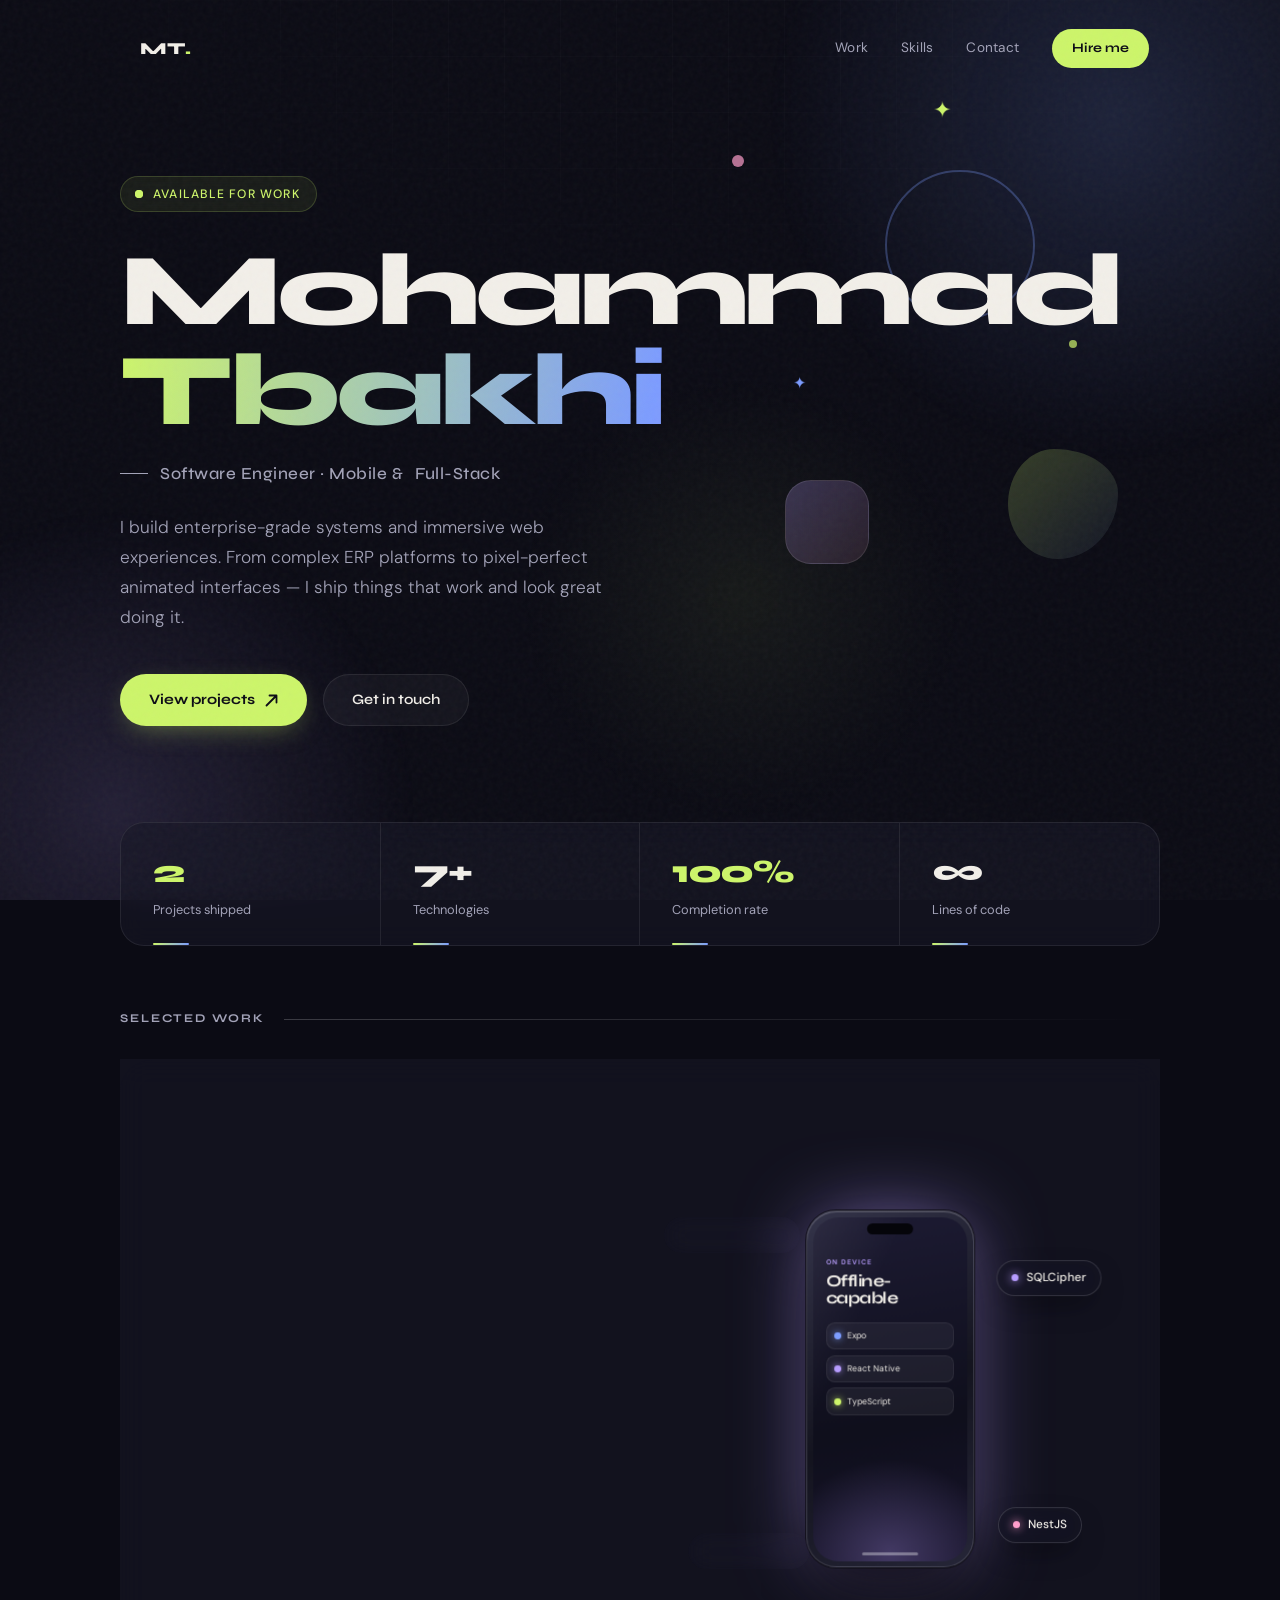
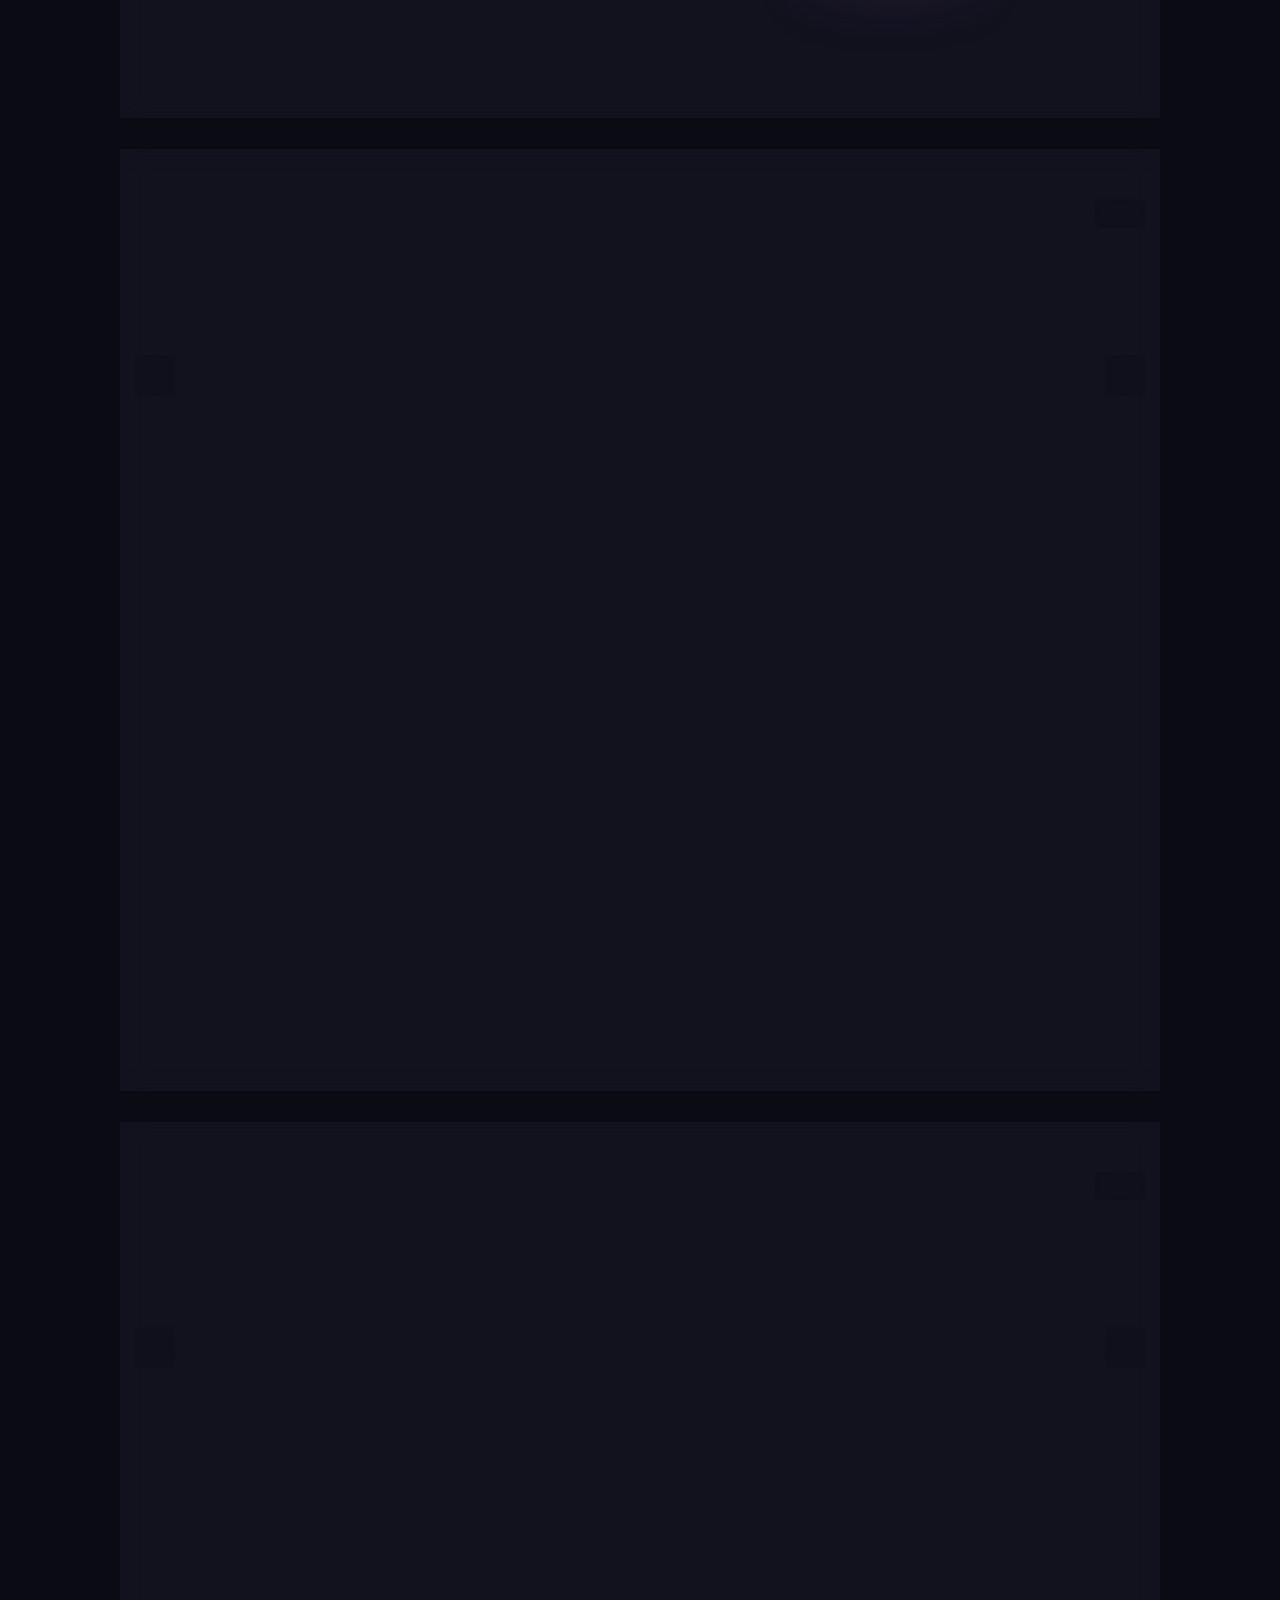
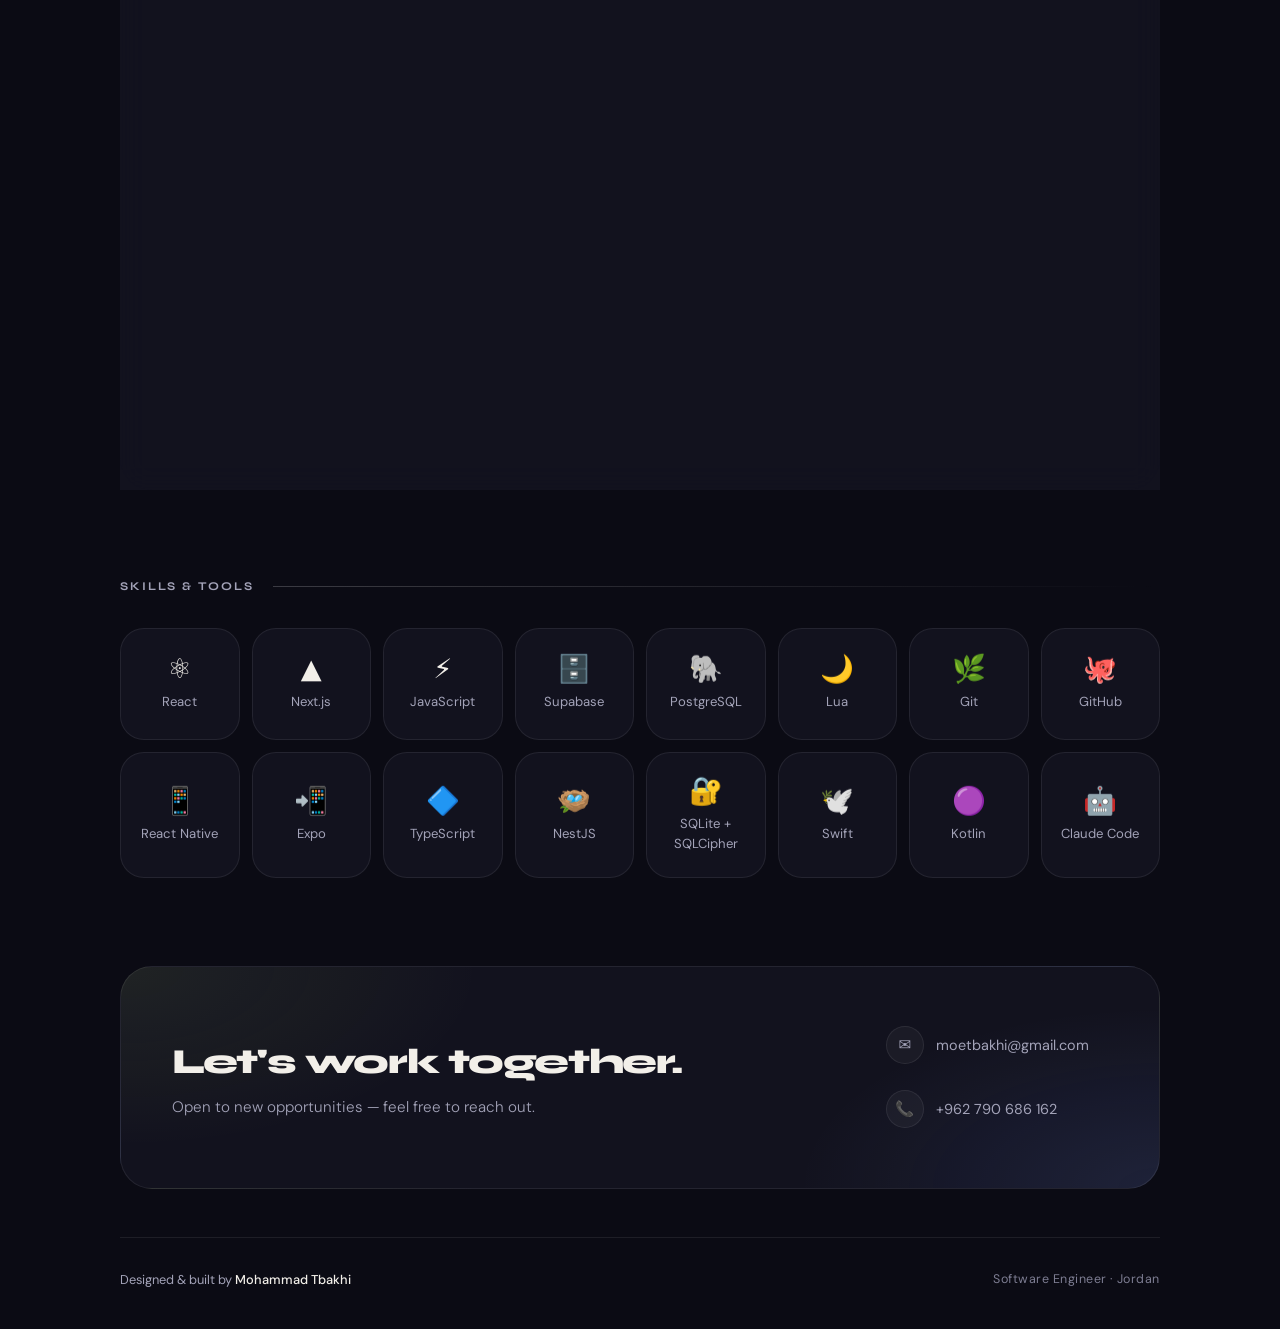
==== commit 771a60e7: "Final visual polish: contact alignment, nav bottom state, small-screen hero fit Co-Authored-By: Clau" ====
--- a/index.html
+++ b/index.html
@@ -64,7 +64,7 @@
       <span class="line"><span class="rise-line" style="--i:1">Mohammad</span></span>
       <span class="line last"><span class="rise-line" style="--i:2">Tbakhi</span></span>
     </h1>
-    <div class="hero-role rise" style="--i:3">Software Engineer · Mobile &amp; Full-Stack</div>
+    <div class="hero-role rise" style="--i:3">Software Engineer · Mobile &amp; <span class="nb">Full-Stack</span></div>
     <p class="hero-desc rise" style="--i:4">I build enterprise-grade systems and immersive web experiences. From complex ERP platforms to pixel-perfect animated interfaces — I ship things that work and look great doing it.</p>
     <div class="hero-actions rise" style="--i:5">
       <a href="#work" class="btn btn-primary">View projects <svg width="13" height="13" viewBox="0 0 13 13" fill="none" aria-hidden="true"><path d="M1.5 11.5L11.5 1.5M11.5 1.5H4.5M11.5 1.5V8.5" stroke="currentColor" stroke-width="1.8" stroke-linecap="round" stroke-linejoin="round"/></svg></a>
--- a/styles.css
+++ b/styles.css
@@ -162,7 +162,7 @@
 .pulse-dot { position: relative; width: 8px; height: 8px; border-radius: 50%; background: var(--accent1); }
 .pulse-dot::after { content: ''; position: absolute; inset: 0; border-radius: 50%; background: var(--accent1); animation: ping 2.2s var(--ease) infinite; }
 
-.hero-name { font-family: var(--font-display); font-size: clamp(3.2rem, 9vw, 6.4rem); font-weight: 800; line-height: 0.98; letter-spacing: -0.045em; margin-bottom: 1.2rem; }
+.hero-name { font-family: var(--font-display); font-size: clamp(2.3rem, 10.5vw, 6.4rem); font-weight: 800; line-height: 0.98; letter-spacing: -0.045em; margin-bottom: 1.2rem; }
 .hero-name .line { display: block; overflow: hidden; padding-bottom: 0.1em; margin-bottom: -0.1em; }
 .hero-name .rise-line { display: inline-block; }
 .hero-name .last .rise-line {
@@ -174,6 +174,7 @@
 .hero-role { font-family: var(--font-display); font-size: 1.05rem; font-weight: 500; color: var(--muted); letter-spacing: 0.03em; margin-bottom: 1.6rem; display: flex; align-items: center; gap: 12px; }
 .hero-role::before { content: ''; width: 28px; height: 1px; background: var(--muted); flex-shrink: 0; }
 .hero-desc { font-size: 1.08rem; color: var(--muted); max-width: 520px; line-height: 1.75; font-weight: 300; margin-bottom: 2.6rem; }
+.nb { white-space: nowrap; }
 .hero-actions { display: flex; align-items: center; gap: 1rem; flex-wrap: wrap; }
 
 /* staggered entrance (base state = final state, so reduced motion / no animation just shows it) */
@@ -346,6 +347,7 @@
 .phone-bar { position: absolute; z-index: 4; bottom: 1em; left: 50%; width: 34%; height: 0.28em; border-radius: 1em; background: rgba(255,255,255,.35); transform: translateX(-50%); }
 .phone-screen { position: relative; height: 100%; overflow: hidden; border-radius: 2.25em; background: linear-gradient(170deg, #1d1b33, #0f0f1c 60%, #17142a); }
 .phone-screen::after { content: ''; position: absolute; inset: 0; pointer-events: none; background: linear-gradient(115deg, rgba(255,255,255,.07), transparent 30%); } /* glass reflection */
+.phone-screen::before { content: ''; position: absolute; left: -20%; right: -20%; bottom: -25%; height: 55%; background: radial-gradient(ellipse at center, rgba(183,156,255,.28), transparent 70%); pointer-events: none; } /* soft screen glow */
 .phone-screen img { position: absolute; inset: 0; width: 100%; height: 100%; object-fit: cover; }
 
 .screen { position: absolute; inset: 0; padding: 3.6em 1.2em 2em; display: flex; flex-direction: column; gap: 0.5em; opacity: 0; transform: translateY(10px) scale(.985); transition: opacity 0.6s var(--ease), transform 0.6s var(--ease); pointer-events: none; }
@@ -395,7 +397,7 @@
 }
 .contact-left h2 { font-family: var(--font-display); font-size: clamp(1.7rem, 4vw, 2.2rem); font-weight: 800; letter-spacing: -0.04em; margin-bottom: 0.5rem; }
 .contact-left p { font-size: 0.95rem; color: var(--muted); font-weight: 300; }
-.contact-info { display: flex; flex-direction: column; gap: 10px; align-items: flex-end; position: relative; z-index: 5; }
+.contact-info { display: flex; flex-direction: column; gap: 10px; align-items: flex-start; position: relative; z-index: 5; }
 .contact-item { display: inline-flex; align-items: center; gap: 12px; font-size: 0.9rem; color: var(--muted); text-decoration: none; padding: 7px 18px 7px 8px; border-radius: var(--r-pill); border: 1px solid transparent;
   transition: color 0.25s, background 0.25s, border-color 0.25s, transform 0.3s var(--ease); }
 .contact-item:hover { color: var(--text); background: rgba(255,255,255,.05); border-color: var(--border); transform: translateX(-4px); }
@@ -458,7 +460,10 @@
   .stats-bar { grid-template-columns: repeat(2, 1fr); }
   .stat:nth-child(2) { border-right: none; }
   .stat:nth-child(-n+2) { border-bottom: 1px solid var(--border); }
-  .contact-info { align-items: flex-start; }
+  .contact-info { margin-left: -8px; }
+  .shapes { opacity: .35; }
+  .card-features { gap: 6px; }
+  .feature { font-size: 0.74rem; padding: 5px 10px; }
   .card-header { flex-wrap: wrap; gap: 0.6rem; }
   .c2, .c3 { display: none; }
   .gallery-btn { width: 36px; height: 36px; }
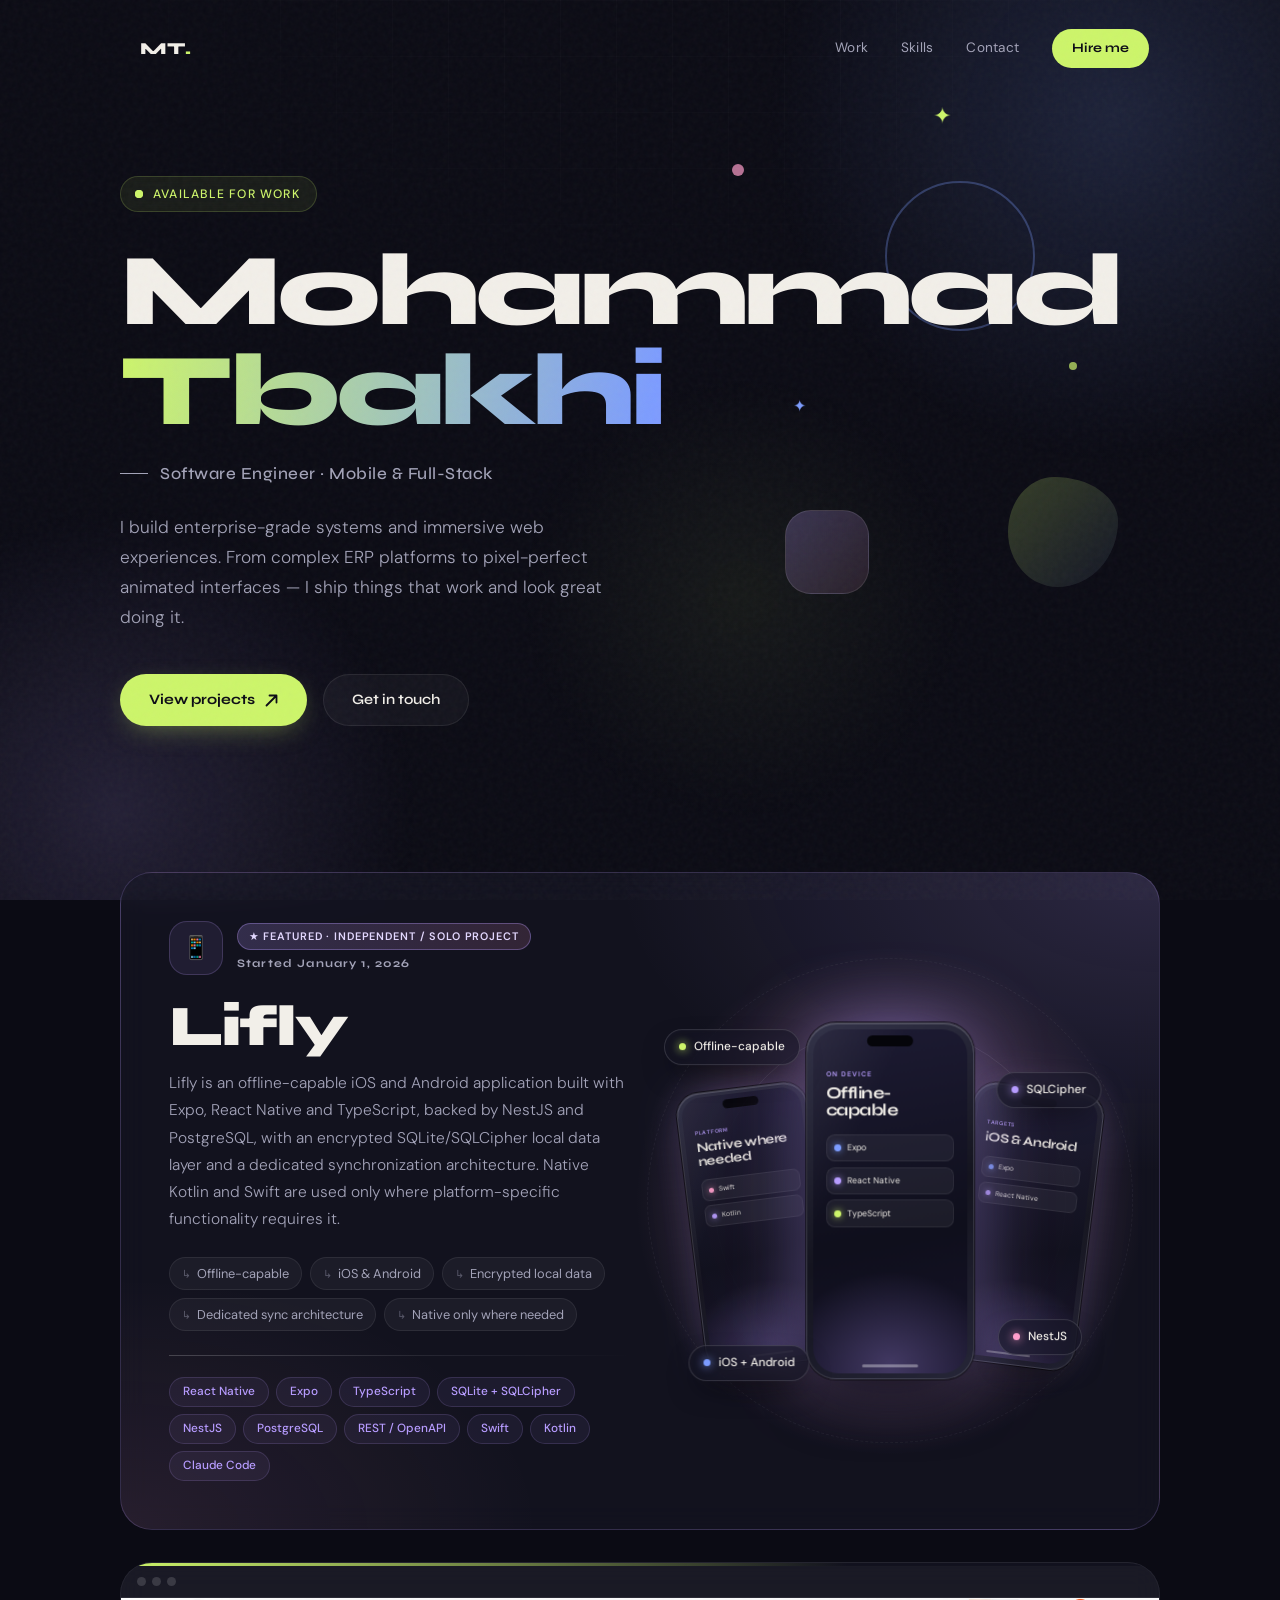
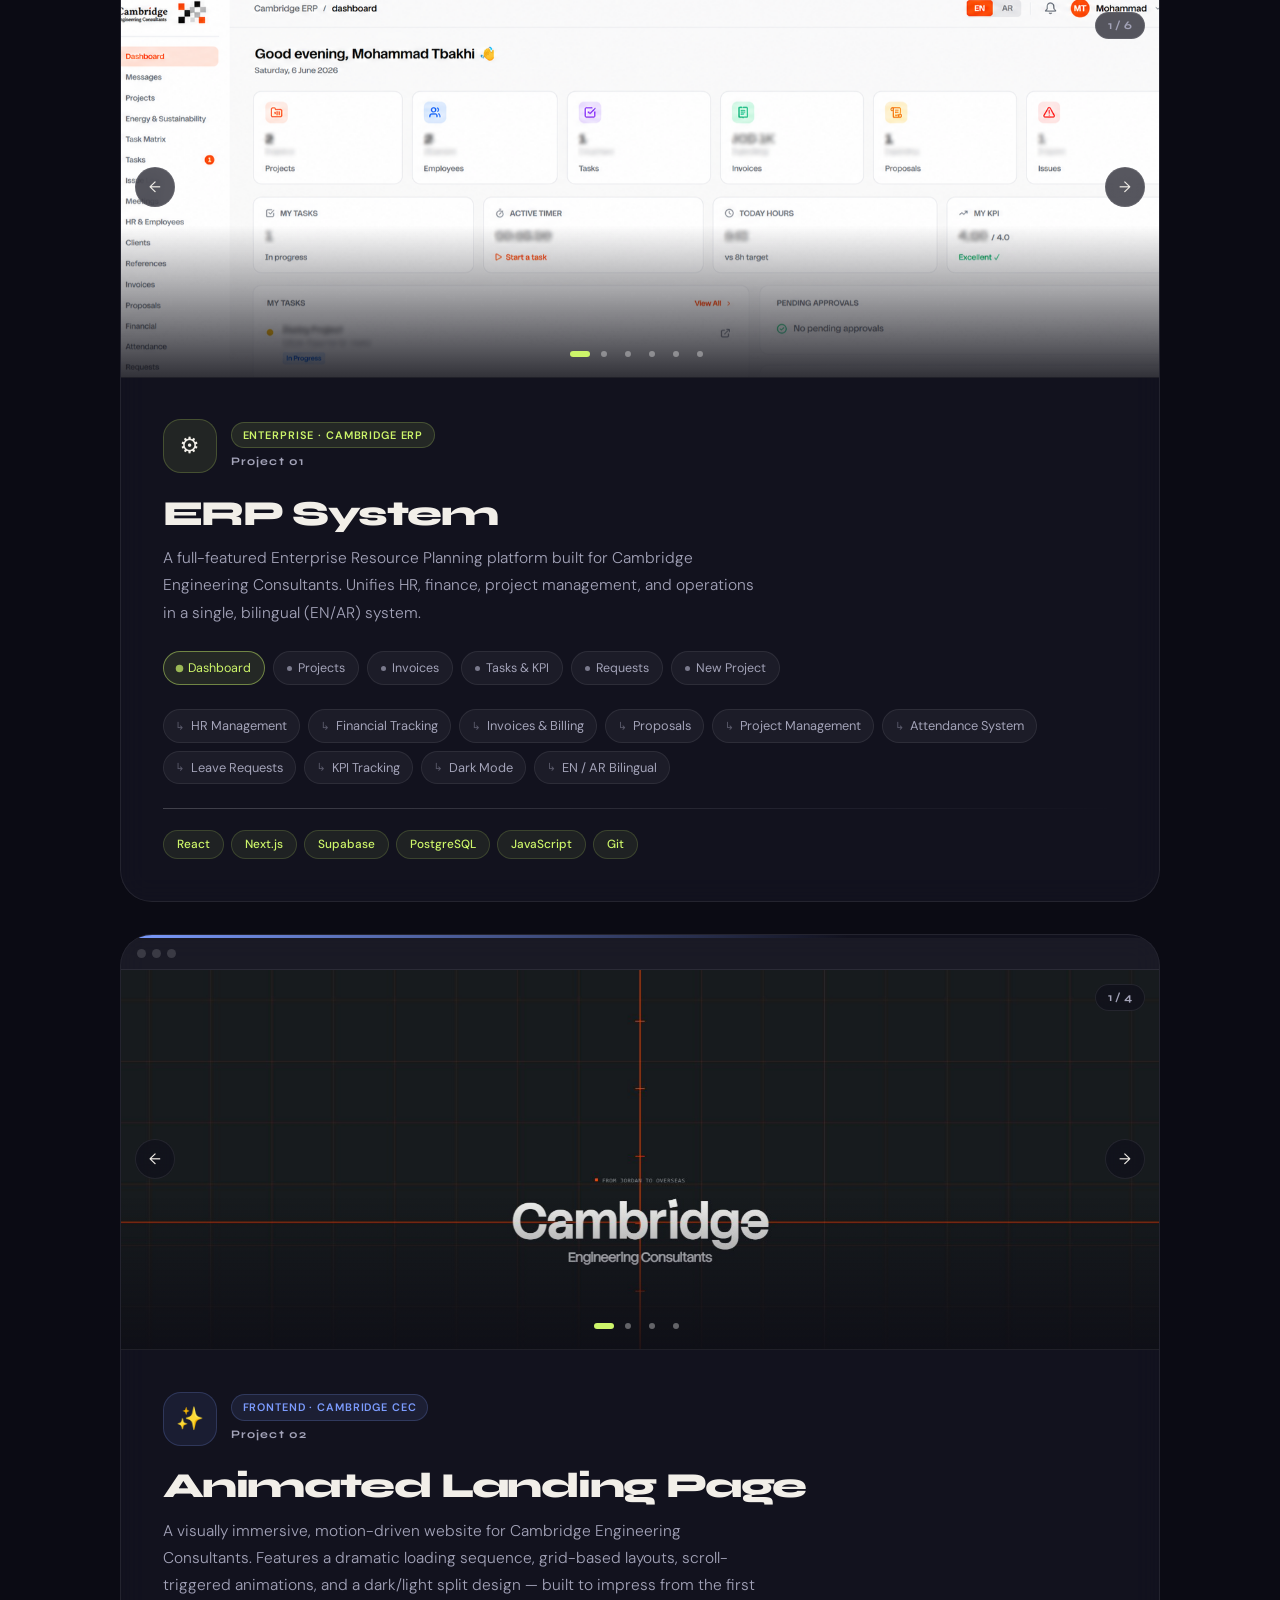
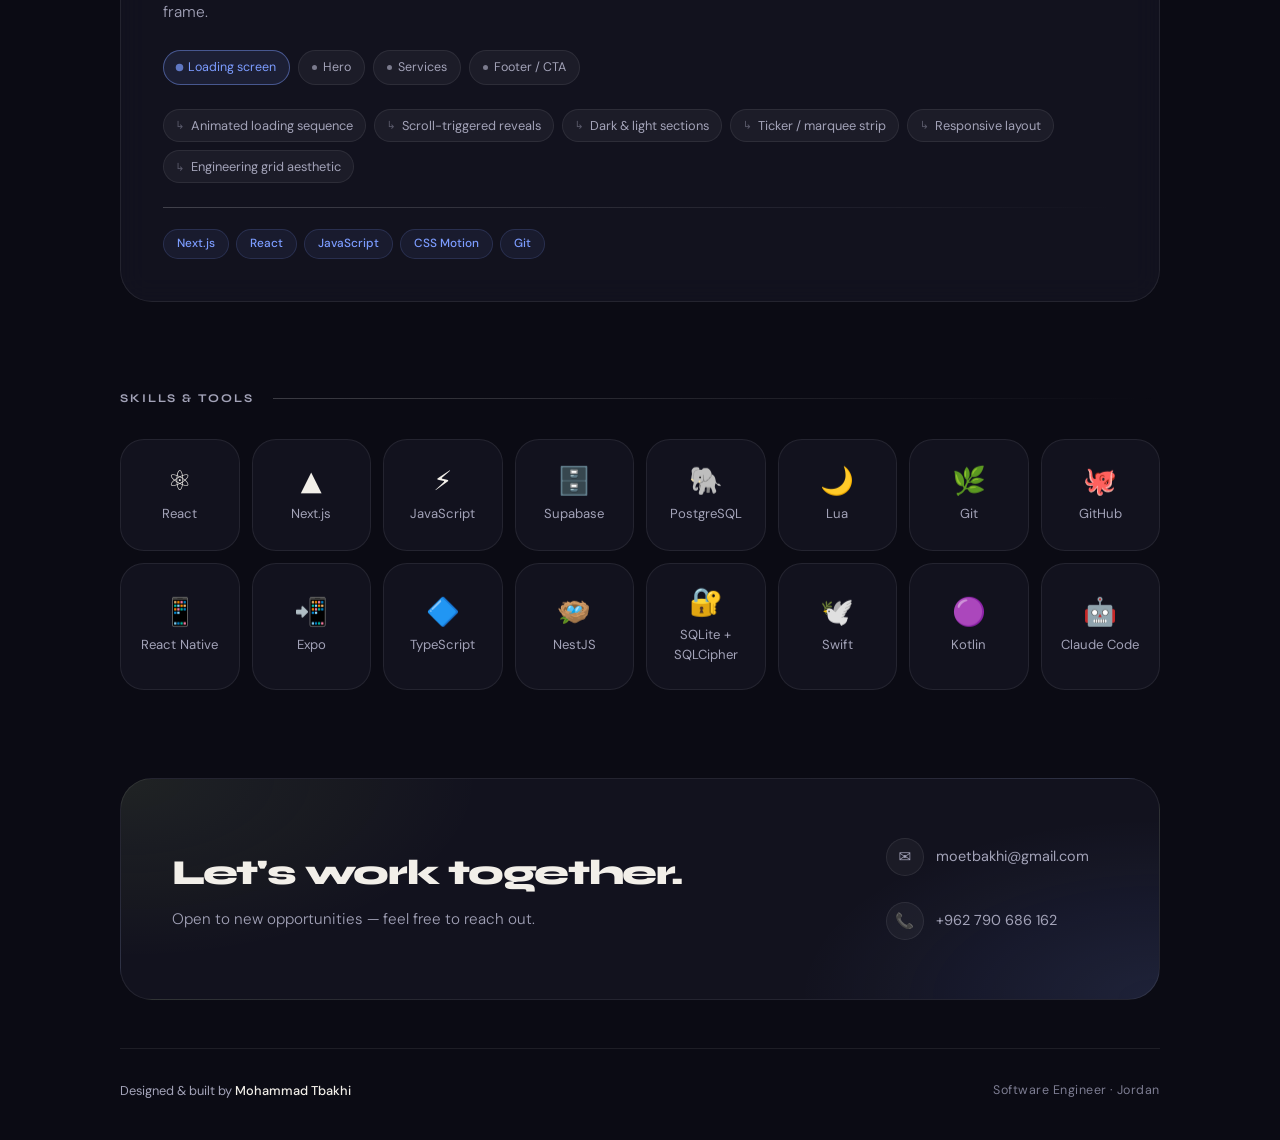
==== commit 9734a3ab: "Remove stats section; rebalance hero-to-work spacing; fix hero role wrapping Co-Authored-By: Claude " ====
--- a/index.html
+++ b/index.html
@@ -64,20 +64,13 @@
       <span class="line"><span class="rise-line" style="--i:1">Mohammad</span></span>
       <span class="line last"><span class="rise-line" style="--i:2">Tbakhi</span></span>
     </h1>
-    <div class="hero-role rise" style="--i:3">Software Engineer · Mobile &amp; <span class="nb">Full-Stack</span></div>
+    <div class="hero-role rise" style="--i:3"><span>Software Engineer · Mobile &amp; <span class="nb">Full-Stack</span></span></div>
     <p class="hero-desc rise" style="--i:4">I build enterprise-grade systems and immersive web experiences. From complex ERP platforms to pixel-perfect animated interfaces — I ship things that work and look great doing it.</p>
     <div class="hero-actions rise" style="--i:5">
       <a href="#work" class="btn btn-primary">View projects <svg width="13" height="13" viewBox="0 0 13 13" fill="none" aria-hidden="true"><path d="M1.5 11.5L11.5 1.5M11.5 1.5H4.5M11.5 1.5V8.5" stroke="currentColor" stroke-width="1.8" stroke-linecap="round" stroke-linejoin="round"/></svg></a>
       <a href="mailto:moetbakhi@gmail.com" class="btn btn-secondary">Get in touch</a>
     </div>
   </section>
-
-  <div class="stats-bar">
-    <div class="stat reveal" style="--d:0s"><div class="stat-num g">2</div><div class="stat-label">Projects shipped</div></div>
-    <div class="stat reveal" style="--d:.08s"><div class="stat-num">7+</div><div class="stat-label">Technologies</div></div>
-    <div class="stat reveal" style="--d:.16s"><div class="stat-num g">100%</div><div class="stat-label">Completion rate</div></div>
-    <div class="stat reveal" style="--d:.24s"><div class="stat-num">∞</div><div class="stat-label">Lines of code</div></div>
-  </div>
 
   <section class="section" id="work" aria-labelledby="work-label">
     <div class="section-header reveal"><h2 class="section-label" id="work-label">Selected work</h2><div class="section-line"></div></div>
--- a/styles.css
+++ b/styles.css
@@ -1,6 +1,6 @@
 /* ==========================================================================
    Mohammad Tbakhi — portfolio
-   1. Tokens & base      5. Hero & stats        9. Contact & footer
+   1. Tokens & base      5. Hero                9. Contact & footer
    2. Background         6. Project cards       10. Motion helpers
    3. Header / nav       7. Lifly device stage  11. Responsive
    4. Buttons            8. Skills              12. Reduced motion
@@ -148,8 +148,8 @@
 .btn-secondary { background: rgba(255,255,255,.04); color: var(--text); font-weight: 600; border-color: var(--border); -webkit-backdrop-filter: blur(8px); backdrop-filter: blur(8px); }
 .btn-secondary:hover { border-color: var(--border-hover); background: rgba(255,255,255,.08); box-shadow: 0 10px 30px -12px rgba(124,156,255,.45); }
 
-/* 5. Hero & stats --------------------------------------------------------- */
-.hero { position: relative; padding: clamp(8rem, 18vw, 11rem) 0 3rem; }
+/* 5. Hero         --------------------------------------------------------- */
+.hero { position: relative; padding: clamp(8rem, 18vw, 11rem) 0 clamp(3.5rem, 9vw, 6rem); }
 .hero > :not(.shapes) { position: relative; z-index: 1; }
 
 .hero-eyebrow {
@@ -192,21 +192,6 @@
 .sh-dot.d2 { right: 8%; top: 44%; width: 8px; height: 8px; background: var(--accent1); animation-delay: -3s; }
 .sh-star { right: 20%; top: 12%; font-size: 1.4rem; color: var(--accent1); animation: twinkle 4s ease-in-out infinite; }
 .sh-star.s2 { right: 34%; top: 48%; font-size: 1rem; color: var(--accent2); animation-delay: -2s; }
-
-/* stats */
-.stats-bar {
-  display: grid; grid-template-columns: repeat(4, 1fr); margin: 3rem 0 4rem;
-  background: var(--surface); border: 1px solid var(--border); border-radius: var(--r-lg); overflow: hidden;
-  -webkit-backdrop-filter: blur(12px); backdrop-filter: blur(12px);
-}
-.stat { position: relative; padding: 1.6rem clamp(1rem, 2.5vw, 2rem); border-right: 1px solid var(--border); transition: background 0.3s; }
-.stat:last-child { border-right: none; }
-.stat:hover { background: rgba(255,255,255,.035); }
-.stat::after { content: ''; position: absolute; left: clamp(1rem, 2.5vw, 2rem); bottom: 0; width: 36px; height: 2px; border-radius: 2px; background: linear-gradient(90deg, var(--accent1), var(--accent2)); transform-origin: left; transition: width 0.4s var(--ease); }
-.stat:hover::after { width: 64px; }
-.stat-num { font-family: var(--font-display); font-size: clamp(1.6rem, 3vw, 2rem); font-weight: 800; letter-spacing: -0.04em; margin-bottom: 4px; }
-.stat-num.g { color: var(--accent1); }
-.stat-label { font-size: 0.8rem; color: var(--muted); }
 
 /* sections */
 .section { margin-bottom: 5.5rem; }
@@ -457,9 +442,6 @@
   .nav-links a { font-size: 1rem; padding: 14px 16px; border-radius: var(--r-md); }
   .nav-cta { text-align: center; padding: 14px 20px; font-size: 0.95rem; }
 
-  .stats-bar { grid-template-columns: repeat(2, 1fr); }
-  .stat:nth-child(2) { border-right: none; }
-  .stat:nth-child(-n+2) { border-bottom: 1px solid var(--border); }
   .contact-info { margin-left: -8px; }
   .shapes { opacity: .35; }
   .card-features { gap: 6px; }
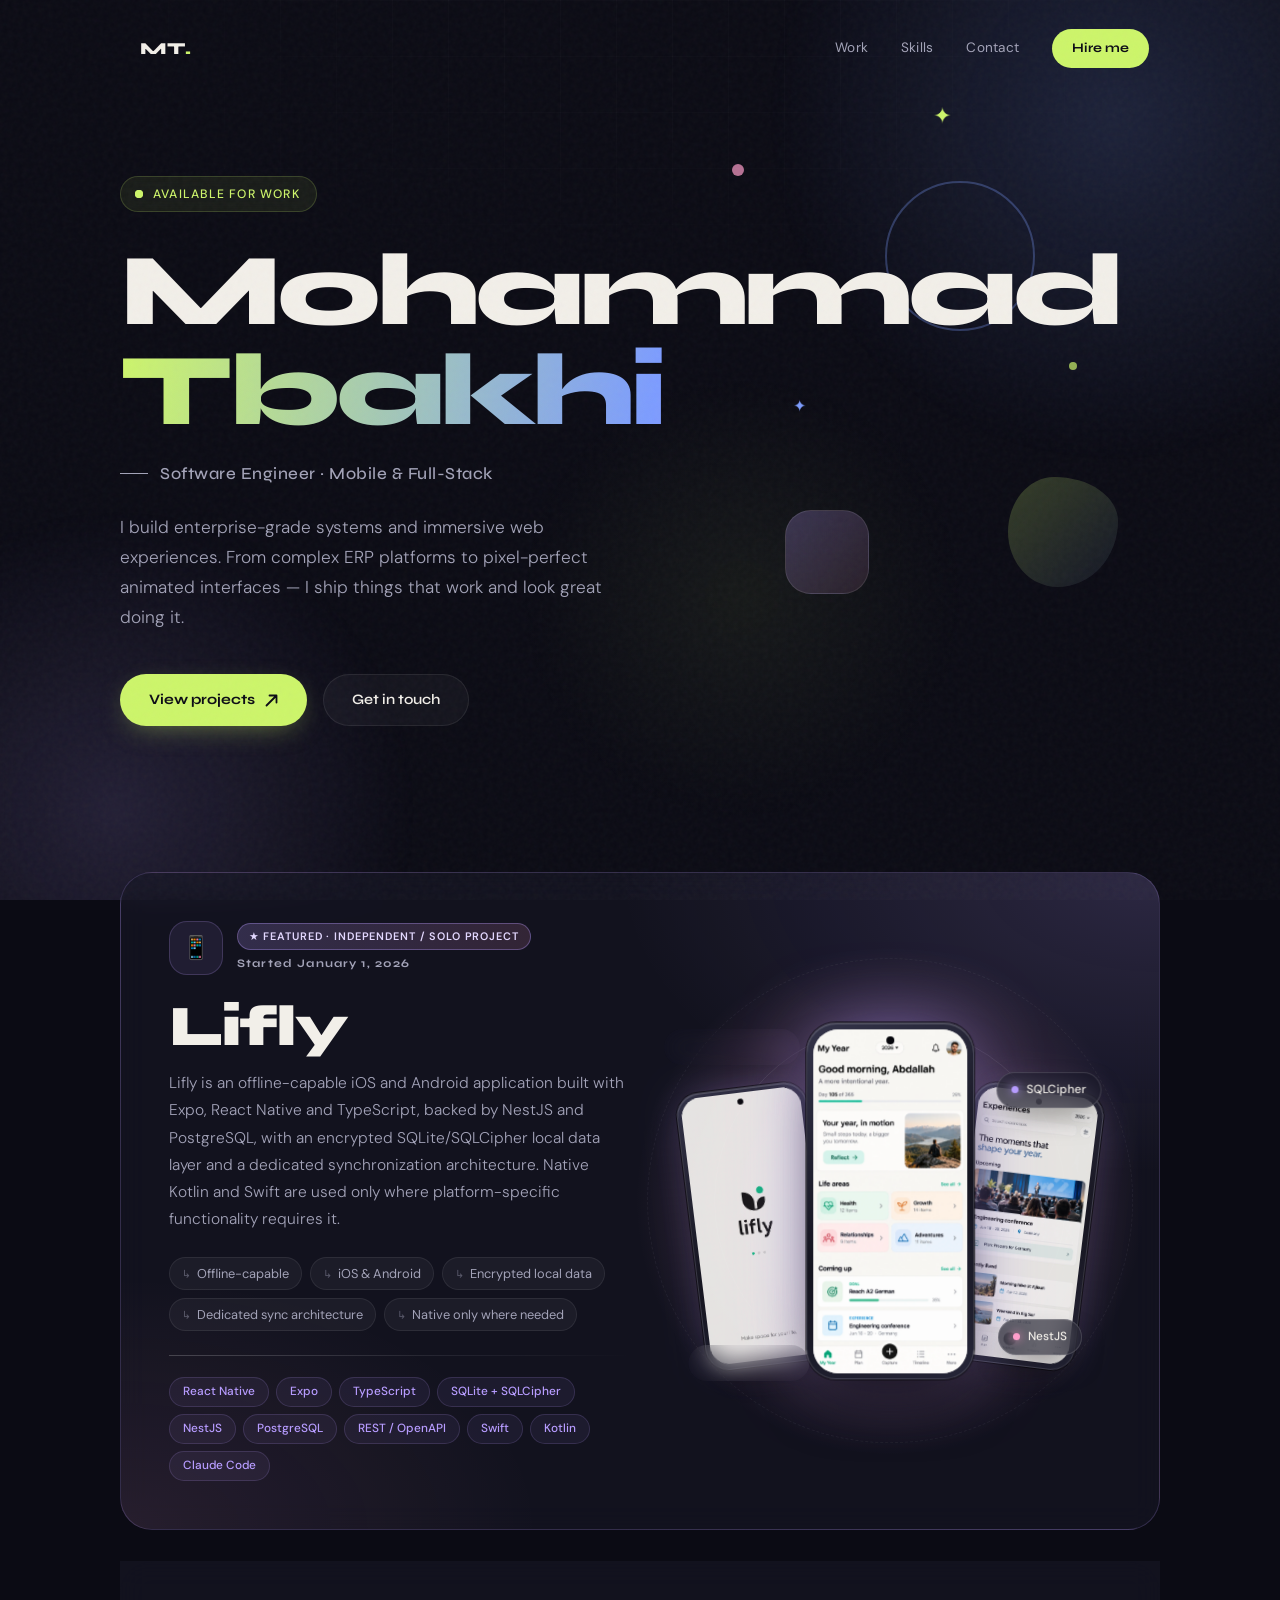
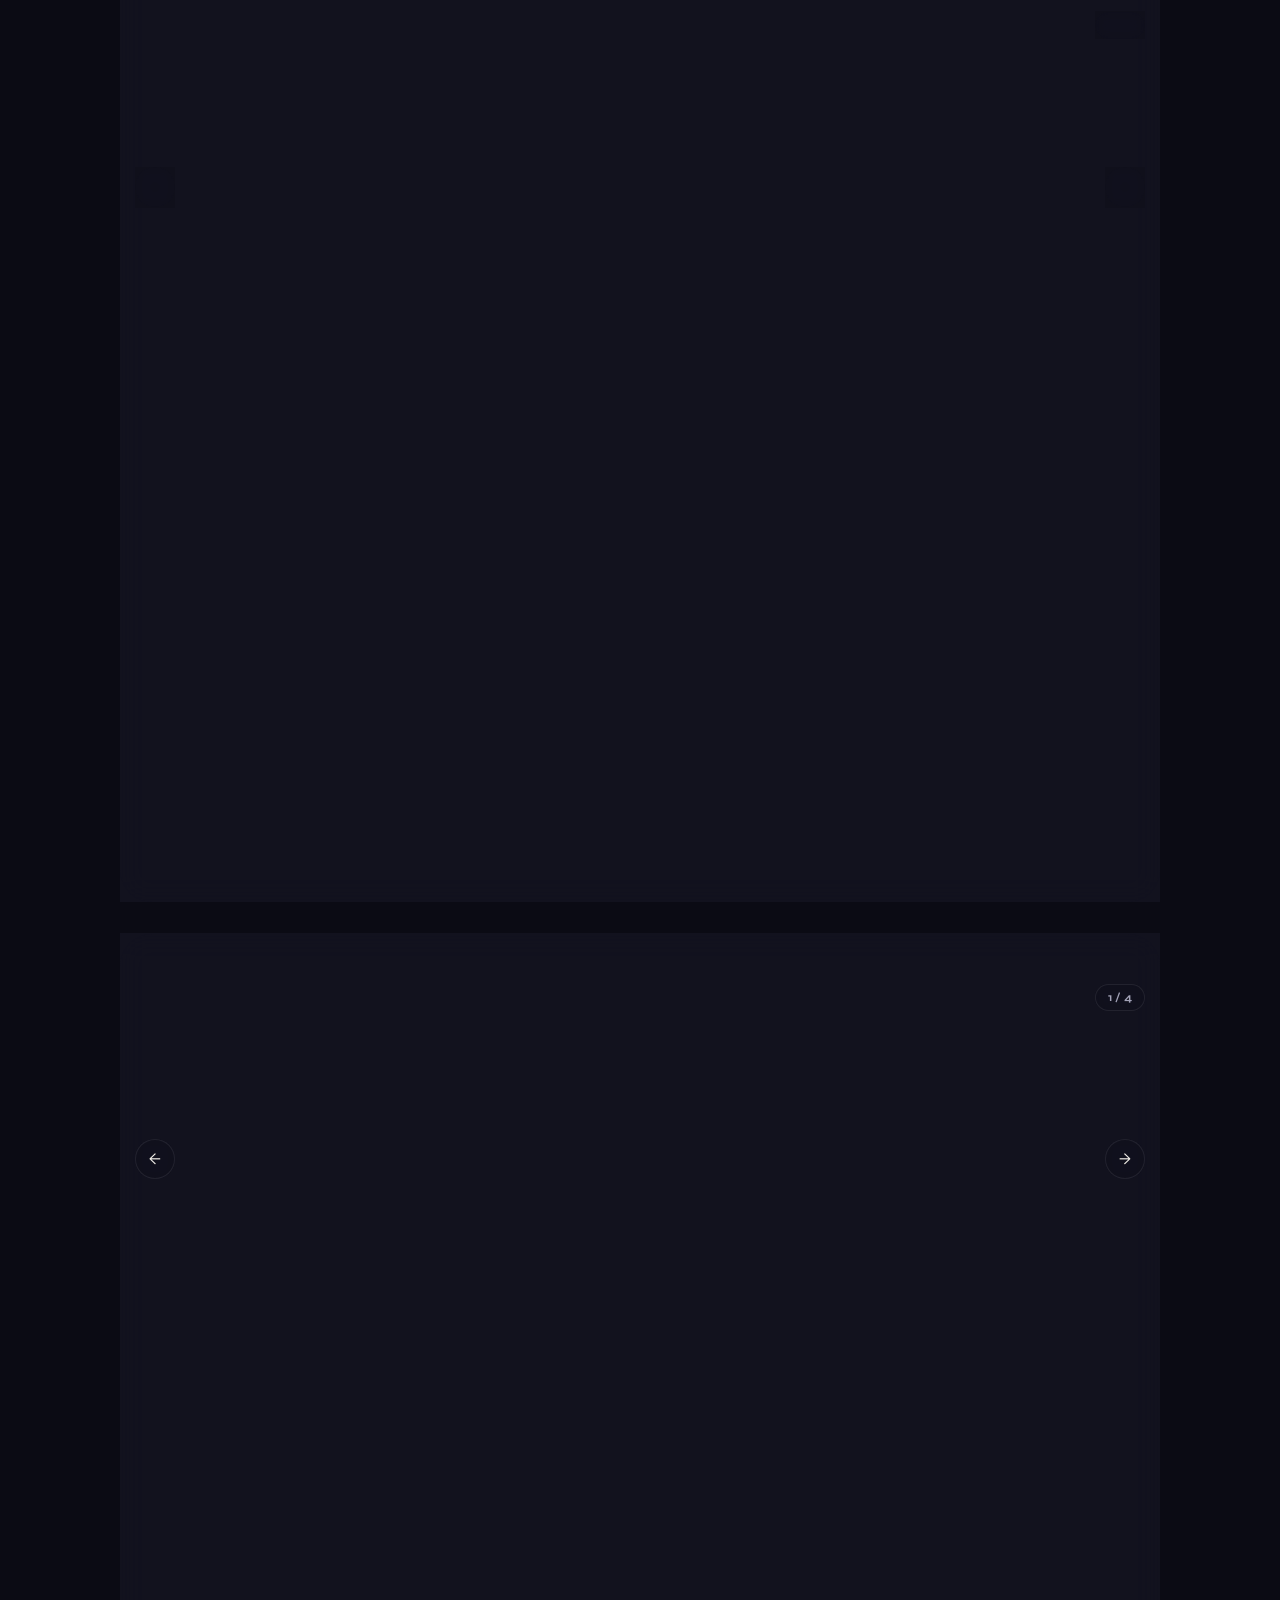
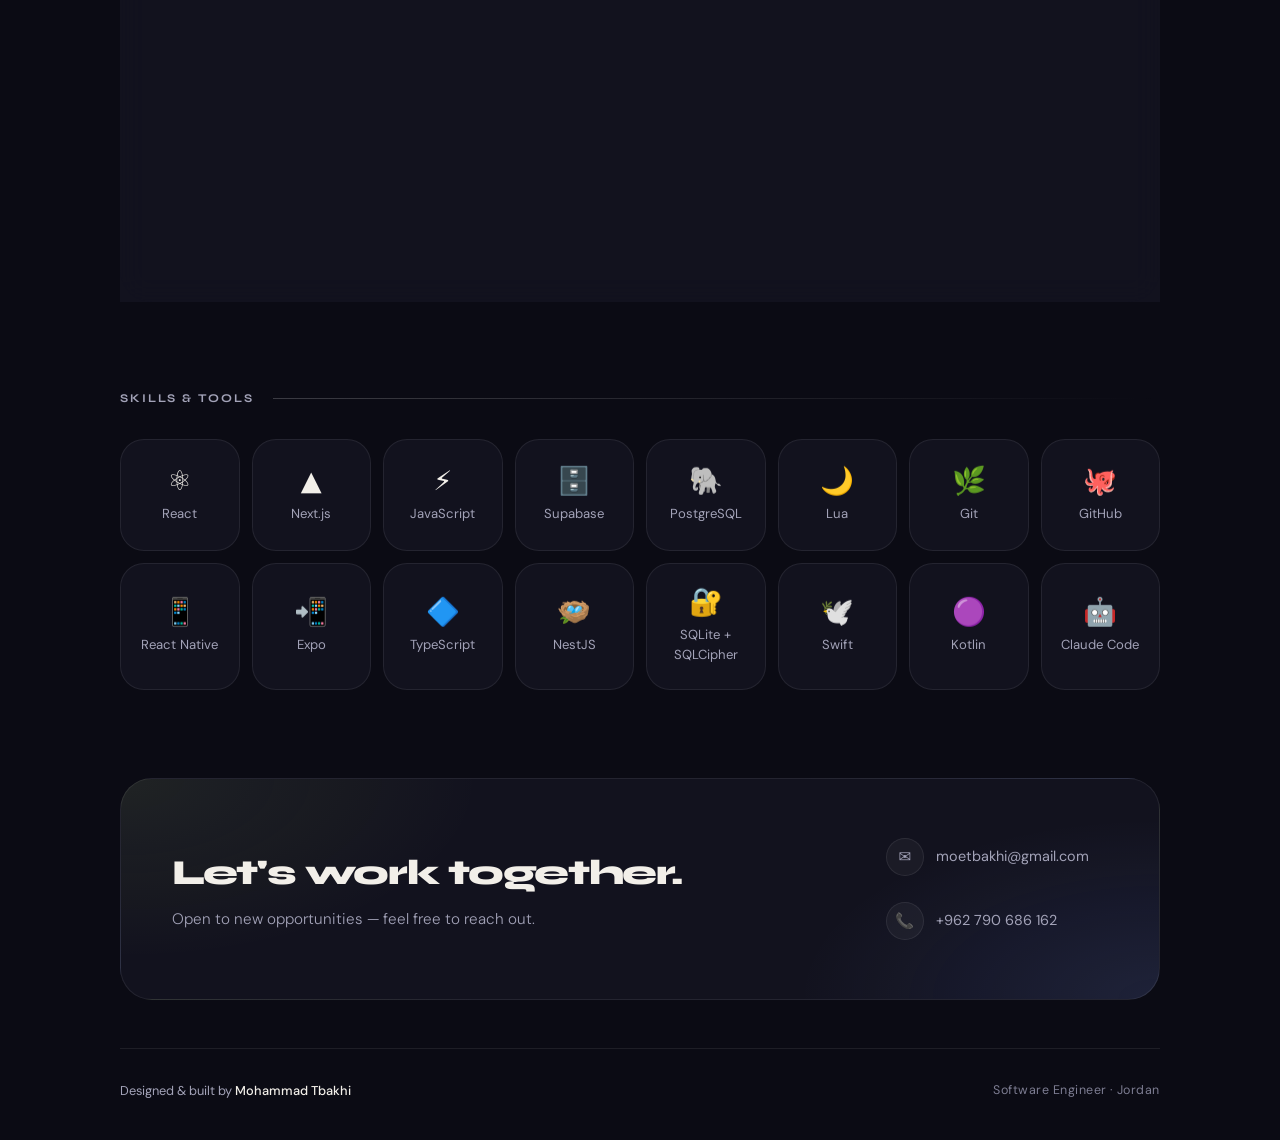
==== commit 1fe40010: "Use real Lifly app screens in the featured phone mockups Co-Authored-By: Claude Sonnet 5.5 <noreply@" ====
--- a/index.html
+++ b/index.html
@@ -114,106 +114,46 @@
               </div>
             </div>
 
-            <!--
-              Device stage. The phone screens below are architecture cards built from the
-              stack described above — they are NOT product screenshots.
-              To use real Lifly screenshots, put <img src="lifly-1.png" alt="…"> inside a
-              .screen element (it will fill the screen) and remove its text content.
-            -->
+            <!-- Device stage: Lifly app screens, cycling gently in each phone. -->
             <div class="stage-wrap">
-              <div class="stage" data-parallax role="img" aria-label="Three phone mockups showing Lifly's architecture: Expo and React Native on device, an encrypted SQLite/SQLCipher data layer, and sync with NestJS and PostgreSQL.">
+              <div class="stage" data-parallax role="group" aria-label="Lifly app screens">
                 <span class="stage-glow"></span>
                 <span class="stage-ring r1"></span>
                 <span class="stage-ring r2"></span>
 
                 <div class="layer p-left" style="--depth:10">
                   <div class="float f2">
-                    <div class="phone" data-cycle data-offset="1200">
-                      <span class="phone-notch"></span>
+                    <div class="phone phone-shots" data-cycle data-offset="1200">
+                      <span class="phone-cam"></span>
                       <div class="phone-screen">
-                        <div class="screen is-active">
-                          <span class="s-label">Platform</span>
-                          <strong class="s-title">Native where needed</strong>
-                          <ul class="s-rows">
-                            <li><i style="--c:255,158,203"></i>Swift</li>
-                            <li><i style="--c:183,156,255"></i>Kotlin</li>
-                          </ul>
-                        </div>
-                        <div class="screen">
-                          <span class="s-label">Tooling</span>
-                          <strong class="s-title">Built with</strong>
-                          <ul class="s-rows">
-                            <li><i style="--c:205,245,106"></i>Claude Code</li>
-                            <li><i style="--c:124,156,255"></i>TypeScript</li>
-                          </ul>
-                        </div>
+                        <div class="screen screen-shot is-active"><img src="lifly-splash.webp" alt="Lifly splash screen: Make space for your life" width="853" height="1843" loading="lazy" decoding="async"></div>
+                        <div class="screen screen-shot"><img src="lifly-welcome.webp" alt="Lifly welcome screen: continue with Apple, Google or email" width="853" height="1843" loading="lazy" decoding="async"></div>
                       </div>
-                      <span class="phone-bar"></span>
                     </div>
                   </div>
                 </div>
 
                 <div class="layer p-right" style="--depth:14">
                   <div class="float f3">
-                    <div class="phone" data-cycle data-offset="2400">
-                      <span class="phone-notch"></span>
+                    <div class="phone phone-shots" data-cycle data-offset="2400">
+                      <span class="phone-cam"></span>
                       <div class="phone-screen">
-                        <div class="screen is-active">
-                          <span class="s-label">Targets</span>
-                          <strong class="s-title">iOS &amp; Android</strong>
-                          <ul class="s-rows">
-                            <li><i style="--c:124,156,255"></i>Expo</li>
-                            <li><i style="--c:183,156,255"></i>React Native</li>
-                          </ul>
-                        </div>
-                        <div class="screen">
-                          <span class="s-label">Project</span>
-                          <strong class="s-title">Solo build</strong>
-                          <ul class="s-rows">
-                            <li><i style="--c:205,245,106"></i>Independent</li>
-                            <li><i style="--c:255,158,203"></i>Jan 1, 2026</li>
-                          </ul>
-                        </div>
+                        <div class="screen screen-shot is-active"><img src="lifly-experiences.webp" alt="Lifly Experiences screen: upcoming and recently lived experiences" width="853" height="1843" loading="lazy" decoding="async"></div>
+                        <div class="screen screen-shot"><img src="lifly-plans.webp" alt="Lifly Plans screen: in-progress and completed plans" width="853" height="1843" loading="lazy" decoding="async"></div>
                       </div>
-                      <span class="phone-bar"></span>
                     </div>
                   </div>
                 </div>
 
                 <div class="layer p-center" style="--depth:22">
                   <div class="float f1">
-                    <div class="phone phone-main" data-cycle data-offset="0">
-                      <span class="phone-notch"></span>
+                    <div class="phone phone-shots phone-main" data-cycle data-offset="0">
+                      <span class="phone-cam"></span>
                       <div class="phone-screen">
-                        <div class="screen is-active">
-                          <span class="s-label">On device</span>
-                          <strong class="s-title">Offline-capable</strong>
-                          <ul class="s-rows">
-                            <li><i style="--c:124,156,255"></i>Expo</li>
-                            <li><i style="--c:183,156,255"></i>React Native</li>
-                            <li><i style="--c:205,245,106"></i>TypeScript</li>
-                          </ul>
-                        </div>
-                        <div class="screen">
-                          <span class="s-label">Local data layer</span>
-                          <strong class="s-title">Encrypted</strong>
-                          <svg class="s-lock" viewBox="0 0 48 48" fill="none" aria-hidden="true"><rect x="9" y="21" width="30" height="21" rx="7" fill="rgba(183,156,255,.18)" stroke="currentColor" stroke-width="2.2"/><path d="M16 21v-5a8 8 0 0 1 16 0v5" stroke="currentColor" stroke-width="2.2" stroke-linecap="round"/><circle cx="24" cy="31" r="3" fill="currentColor"/></svg>
-                          <ul class="s-rows">
-                            <li><i style="--c:183,156,255"></i>SQLite + SQLCipher</li>
-                          </ul>
-                        </div>
-                        <div class="screen">
-                          <span class="s-label">Synchronization</span>
-                          <strong class="s-title">Synced</strong>
-                          <svg class="s-sync" viewBox="0 0 48 48" fill="none" aria-hidden="true"><path d="M38 20a15 15 0 0 0-26-6M10 28a15 15 0 0 0 26 6" stroke="currentColor" stroke-width="2.4" stroke-linecap="round"/><path d="M12 6v8h8M36 42v-8h-8" stroke="currentColor" stroke-width="2.4" stroke-linecap="round" stroke-linejoin="round"/></svg>
-                          <ul class="s-rows">
-                            <li><i style="--c:255,158,203"></i>NestJS</li>
-                            <li><i style="--c:124,156,255"></i>PostgreSQL</li>
-                            <li><i style="--c:205,245,106"></i>REST / OpenAPI</li>
-                          </ul>
-                        </div>
+                        <div class="screen screen-shot is-active"><img src="lifly-my-year.webp" alt="Lifly My Year screen: day 105 of 365, life areas and what is coming up" width="853" height="1843" loading="lazy" decoding="async"></div>
+                        <div class="screen screen-shot"><img src="lifly-plans.webp" alt="Lifly Plans screen: in-progress and completed plans" width="853" height="1843" loading="lazy" decoding="async"></div>
+                        <div class="screen screen-shot"><img src="lifly-experiences.webp" alt="Lifly Experiences screen: upcoming and recently lived experiences" width="853" height="1843" loading="lazy" decoding="async"></div>
                       </div>
-                      <span class="phone-bar"></span>
                     </div>
                   </div>
                 </div>
--- a/styles.css
+++ b/styles.css
@@ -332,23 +332,12 @@
 .phone-bar { position: absolute; z-index: 4; bottom: 1em; left: 50%; width: 34%; height: 0.28em; border-radius: 1em; background: rgba(255,255,255,.35); transform: translateX(-50%); }
 .phone-screen { position: relative; height: 100%; overflow: hidden; border-radius: 2.25em; background: linear-gradient(170deg, #1d1b33, #0f0f1c 60%, #17142a); }
 .phone-screen::after { content: ''; position: absolute; inset: 0; pointer-events: none; background: linear-gradient(115deg, rgba(255,255,255,.07), transparent 30%); } /* glass reflection */
-.phone-screen::before { content: ''; position: absolute; left: -20%; right: -20%; bottom: -25%; height: 55%; background: radial-gradient(ellipse at center, rgba(183,156,255,.28), transparent 70%); pointer-events: none; } /* soft screen glow */
-.phone-screen img { position: absolute; inset: 0; width: 100%; height: 100%; object-fit: cover; }
-
-.screen { position: absolute; inset: 0; padding: 3.6em 1.2em 2em; display: flex; flex-direction: column; gap: 0.5em; opacity: 0; transform: translateY(10px) scale(.985); transition: opacity 0.6s var(--ease), transform 0.6s var(--ease); pointer-events: none; }
+
+.screen { position: absolute; inset: 0; opacity: 0; transform: translateY(10px) scale(.985); transition: opacity 0.6s var(--ease), transform 0.6s var(--ease); pointer-events: none; }
 .screen.is-active { opacity: 1; transform: none; }
-.s-label { font-size: 0.62em; letter-spacing: 0.14em; text-transform: uppercase; color: var(--accent4); font-weight: 600; }
-.s-title { font-family: var(--font-display); font-size: 1.5em; line-height: 1.05; letter-spacing: -0.03em; margin-bottom: 0.5em; }
-.s-lock, .s-sync { width: 3.4em; height: 3.4em; color: var(--accent4); margin: 0.2em 0 0.5em; filter: drop-shadow(0 0 0.7em rgba(183,156,255,.55)); }
-.s-sync { color: var(--accent3); filter: drop-shadow(0 0 0.7em rgba(255,158,203,.5)); animation: spin 8s linear infinite; }
-.s-rows { display: flex; flex-direction: column; gap: 0.5em; }
-.s-rows li { display: flex; align-items: center; gap: 0.7em; padding: 0.7em 0.85em; font-size: 0.78em; border-radius: 1em; background: rgba(255,255,255,.055); border: 1px solid rgba(255,255,255,.07);
-  opacity: 0; transform: translateX(-8px); transition: opacity 0.5s var(--ease), transform 0.5s var(--ease); }
-.s-rows li i { width: 0.8em; height: 0.8em; border-radius: 50%; flex-shrink: 0; background: rgb(var(--c)); box-shadow: 0 0 0.9em rgba(var(--c), .8); }
-.screen.is-active .s-rows li { opacity: 1; transform: none; }
-.screen.is-active .s-rows li:nth-child(1) { transition-delay: 0.15s; }
-.screen.is-active .s-rows li:nth-child(2) { transition-delay: 0.25s; }
-.screen.is-active .s-rows li:nth-child(3) { transition-delay: 0.35s; }
+.screen img { display: block; width: 100%; height: 100%; object-fit: cover; object-position: top center; }
+.phone-shots .phone-screen { background: #f8f7f4; }
+.phone-cam { position: absolute; z-index: 4; top: 1.15em; left: 50%; width: 0.7em; height: 0.7em; border-radius: 50%; background: #05050a; box-shadow: 0 0 0 0.12em rgba(255,255,255,.06); transform: translateX(-50%); }
 
 .chip-layer { z-index: 5; width: auto; }
 .chip { display: inline-flex; align-items: center; gap: 8px; white-space: nowrap; padding: 8px 14px; border-radius: var(--r-pill); font-size: 0.74rem; font-weight: 500;
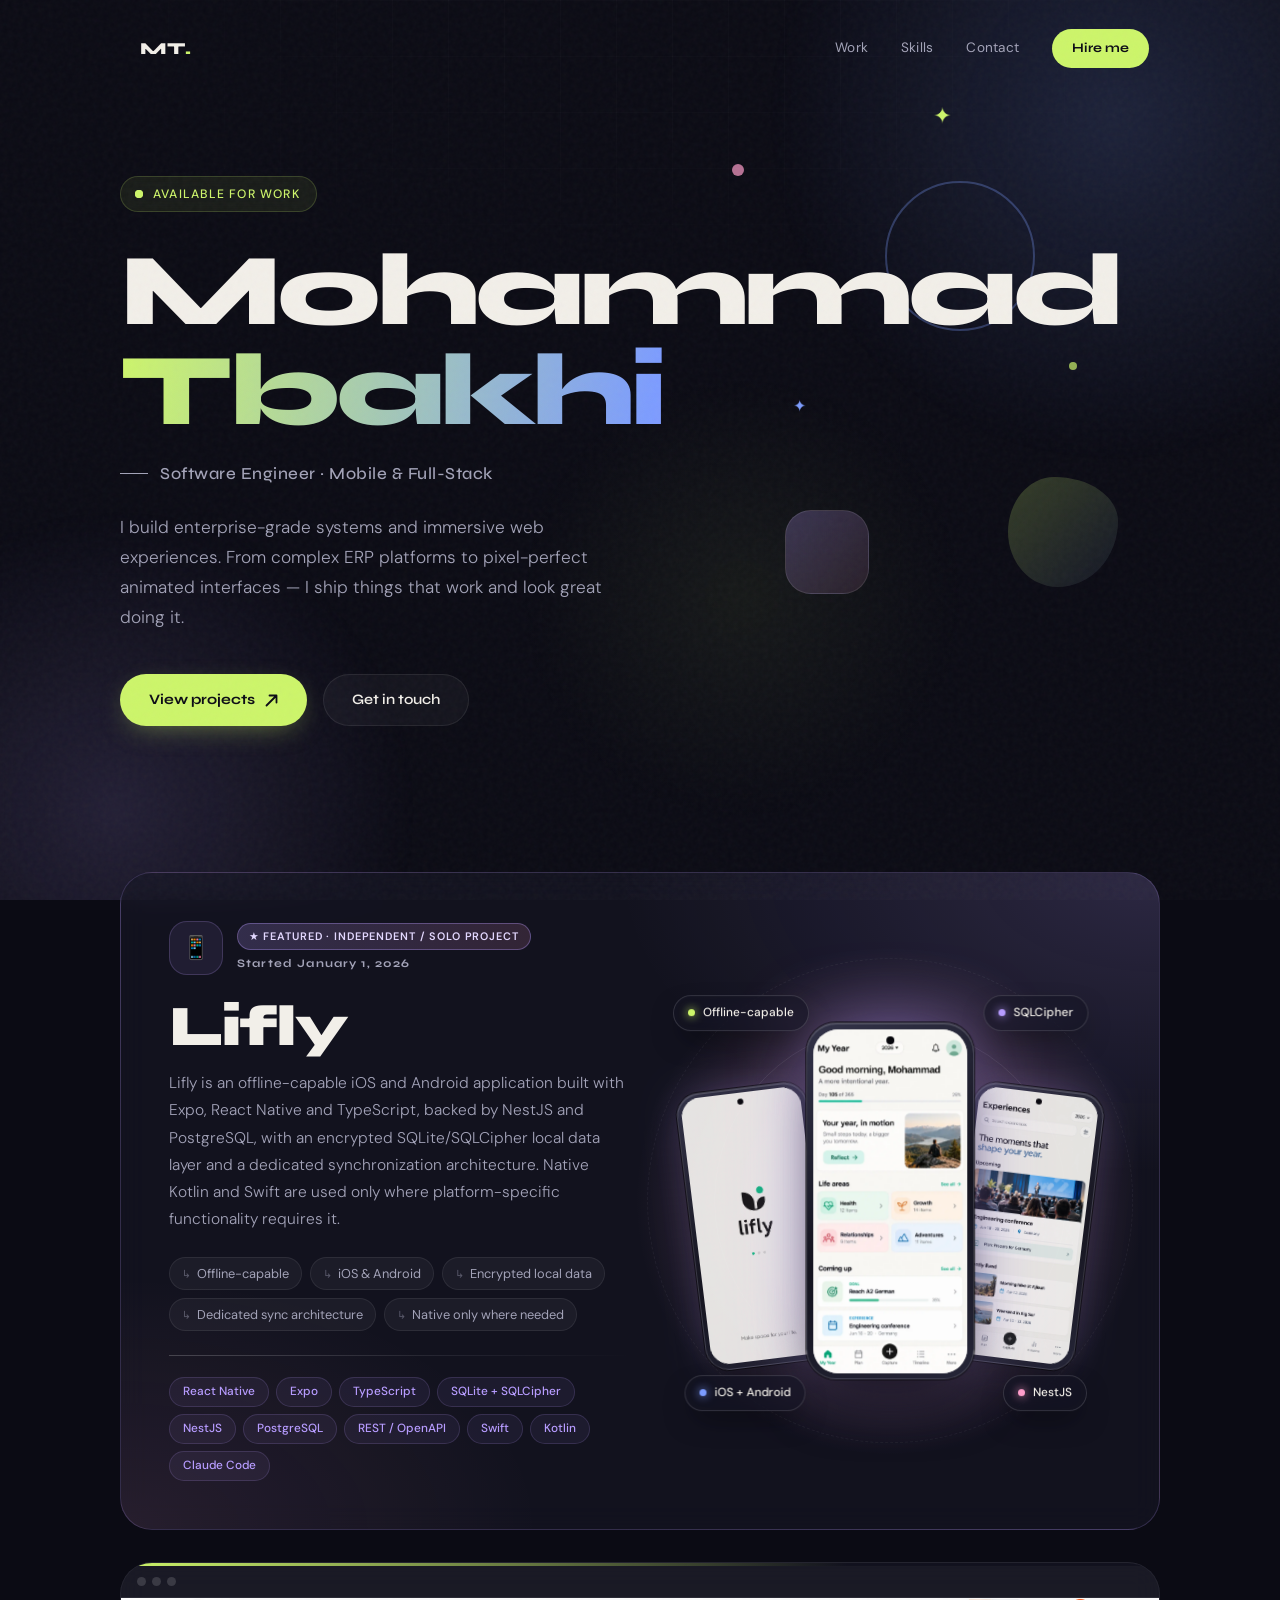
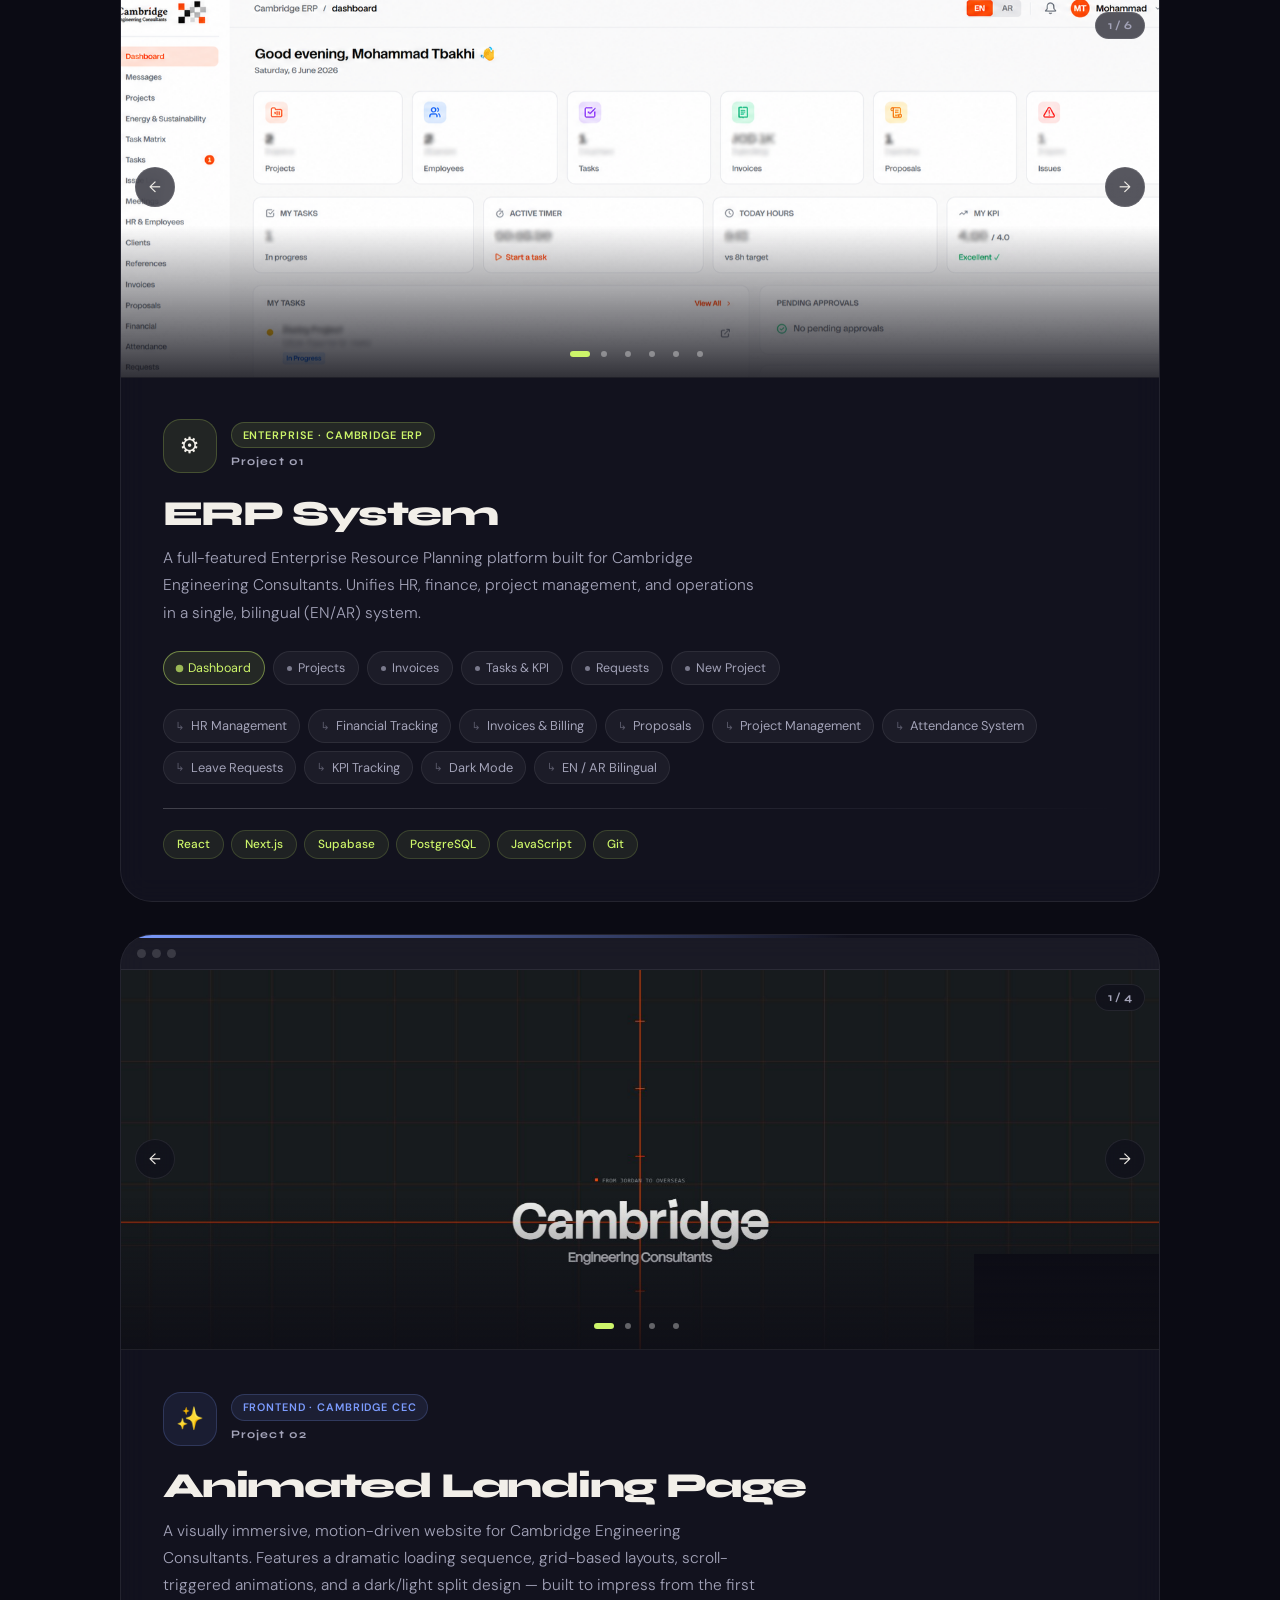
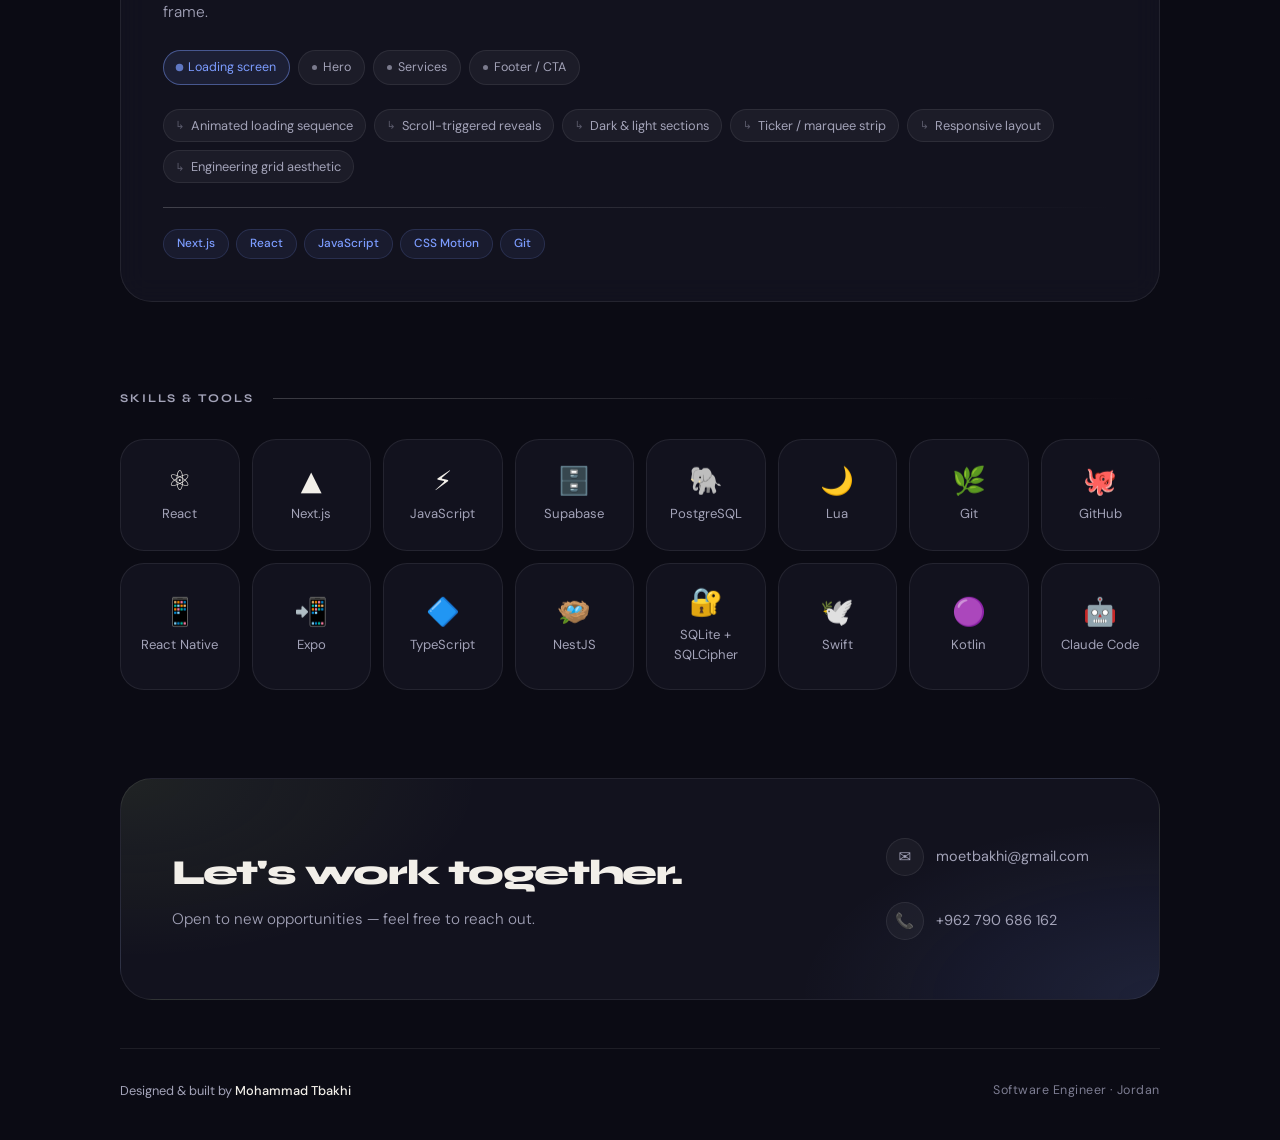
==== commit 11297b56: "Lifly: personalise My Year screen (Mohammad, neutral avatar); reposition chips clear of screens Co-A" ====
--- a/index.html
+++ b/index.html
@@ -158,10 +158,10 @@
                   </div>
                 </div>
 
-                <div class="layer chip-layer c1" style="--depth:34"><span class="chip float f4"><i></i>Offline-capable</span></div>
-                <div class="layer chip-layer c2" style="--depth:28"><span class="chip float f5"><i></i>SQLCipher</span></div>
-                <div class="layer chip-layer c3" style="--depth:30"><span class="chip float f6"><i></i>NestJS</span></div>
-                <div class="layer chip-layer c4" style="--depth:38"><span class="chip float f7"><i></i>iOS + Android</span></div>
+                <div class="layer chip-layer c1" style="--depth:14"><span class="chip float f4"><i></i>Offline-capable</span></div>
+                <div class="layer chip-layer c2" style="--depth:12"><span class="chip float f5"><i></i>SQLCipher</span></div>
+                <div class="layer chip-layer c3" style="--depth:12"><span class="chip float f6"><i></i>NestJS</span></div>
+                <div class="layer chip-layer c4" style="--depth:14"><span class="chip float f7"><i></i>iOS + Android</span></div>
               </div>
             </div>
           </div>
--- a/styles.css
+++ b/styles.css
@@ -293,7 +293,7 @@
 .lifly .card-badge { background: linear-gradient(90deg, rgba(183,156,255,.2), rgba(255,158,203,.14)); color: #e3d8ff; border-color: rgba(183,156,255,.35); }
 
 .stage-wrap { container-type: inline-size; min-width: 0; }
-.stage { --pw: clamp(130px, 38cqw, 215px); position: relative; height: calc(var(--pw) * 2.55); perspective: 1200px; }
+.stage { --pw: clamp(110px, 38cqw, 215px); position: relative; height: calc(var(--pw) * 2.55); perspective: 1200px; }
 .stage-glow { position: absolute; left: 50%; top: 50%; width: 120%; aspect-ratio: 1; transform: translate(-50%, -50%);
   background: radial-gradient(circle, rgba(183,156,255,.38), rgba(255,158,203,.14) 40%, transparent 68%); animation: glow 7s ease-in-out infinite; pointer-events: none; }
 .stage-ring { position: absolute; left: 50%; top: 50%; border-radius: 50%; border: 1px solid rgba(255,255,255,.08); transform: translate(-50%, -50%); pointer-events: none; }
@@ -343,10 +343,11 @@
 .chip { display: inline-flex; align-items: center; gap: 8px; white-space: nowrap; padding: 8px 14px; border-radius: var(--r-pill); font-size: 0.74rem; font-weight: 500;
   background: rgba(20,20,34,.62); border: 1px solid rgba(255,255,255,.14); -webkit-backdrop-filter: blur(12px); backdrop-filter: blur(12px); box-shadow: 0 12px 30px -10px rgba(0,0,0,.6); }
 .chip i { width: 7px; height: 7px; border-radius: 50%; background: var(--accent1); box-shadow: 0 0 10px var(--accent1); }
-.c1 { left: 14%; top: 14%; }
-.c2 { left: 86%; top: 24%; } .c2 .chip i { background: var(--accent4); box-shadow: 0 0 10px var(--accent4); }
-.c3 { left: 84%; top: 82%; } .c3 .chip i { background: var(--accent3); box-shadow: 0 0 10px var(--accent3); }
-.c4 { left: 18%; top: 88%; } .c4 .chip i { background: var(--accent2); box-shadow: 0 0 10px var(--accent2); }
+/* chips sit in the free corners above/below the side phones so they never cover a screen */
+.c1 { left: 16%; top: 6%; }
+.c2 { left: 83%; top: 6%; } .c2 .chip i { background: var(--accent4); box-shadow: 0 0 10px var(--accent4); }
+.c3 { left: 85%; top: 95%; } .c3 .chip i { background: var(--accent3); box-shadow: 0 0 10px var(--accent3); }
+.c4 { left: 17%; top: 95%; } .c4 .chip i { background: var(--accent2); box-shadow: 0 0 10px var(--accent2); }
 
 /* 8. Skills --------------------------------------------------------------- */
 .skills-grid { display: grid; grid-template-columns: repeat(auto-fit, minmax(118px, 1fr)); gap: 12px; }
@@ -445,7 +446,7 @@
   .hero-actions .btn { flex: 1 1 auto; justify-content: center; }
   .skills-grid { grid-template-columns: repeat(2, 1fr); }
   .chip { font-size: 0.68rem; padding: 6px 11px; }
-  .c1 { left: 20%; } .c4 { left: 22%; }
+  .c1 { left: 19%; top: 3.5%; } .c4 { left: 24%; }
   .lifly .card-title { font-size: 2.4rem; }
 }
 
